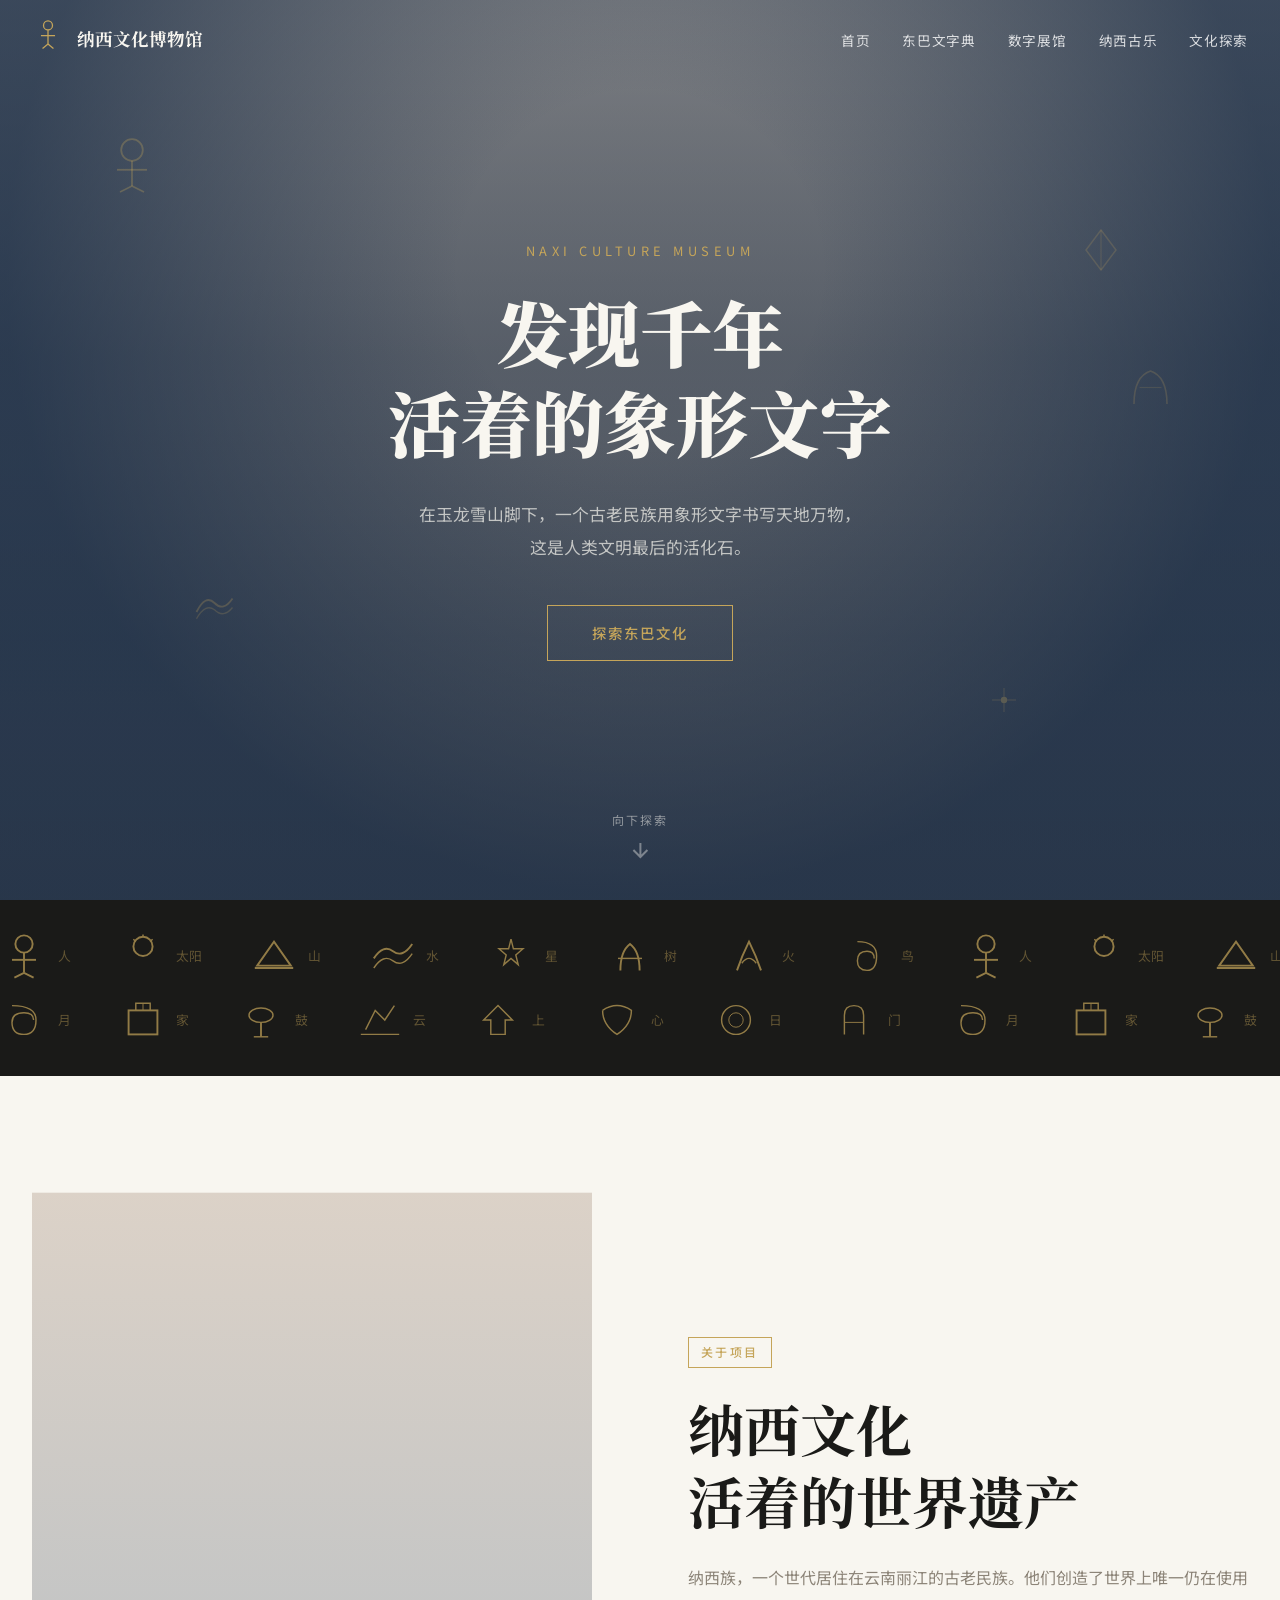
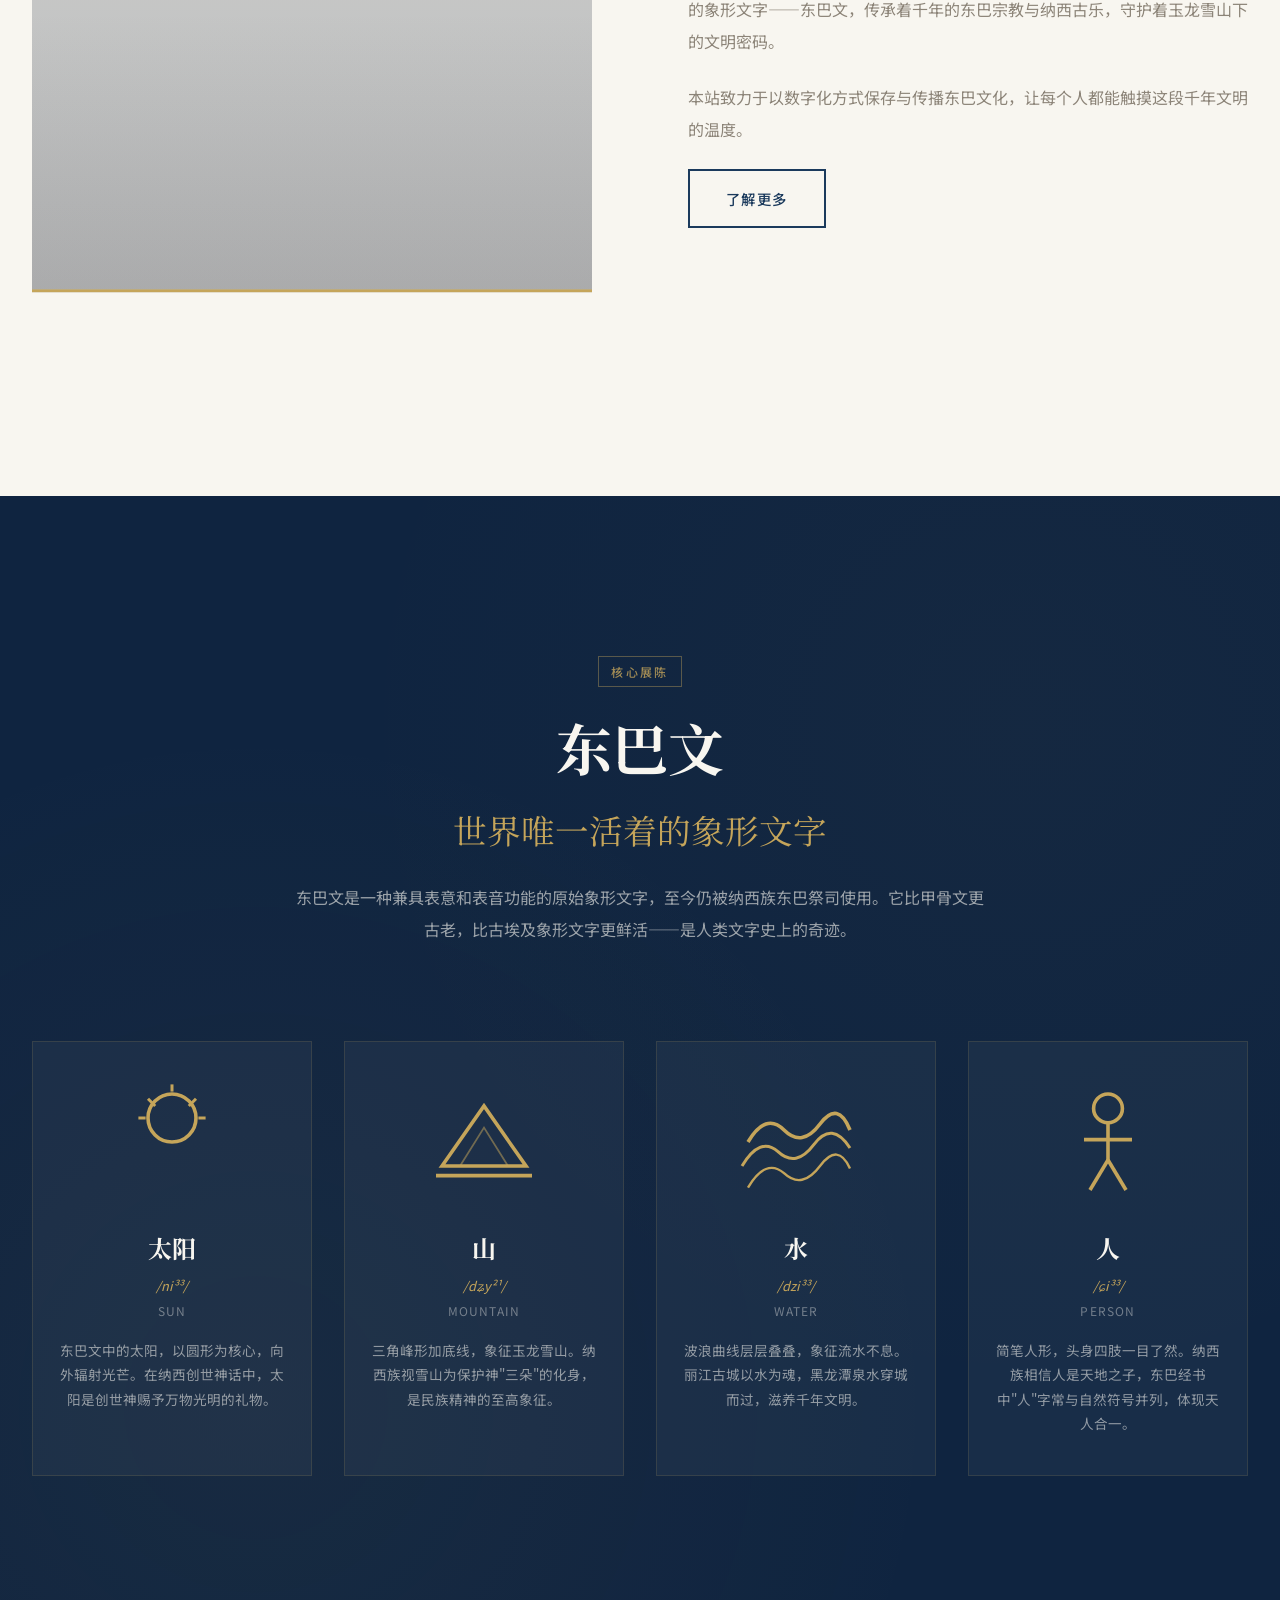
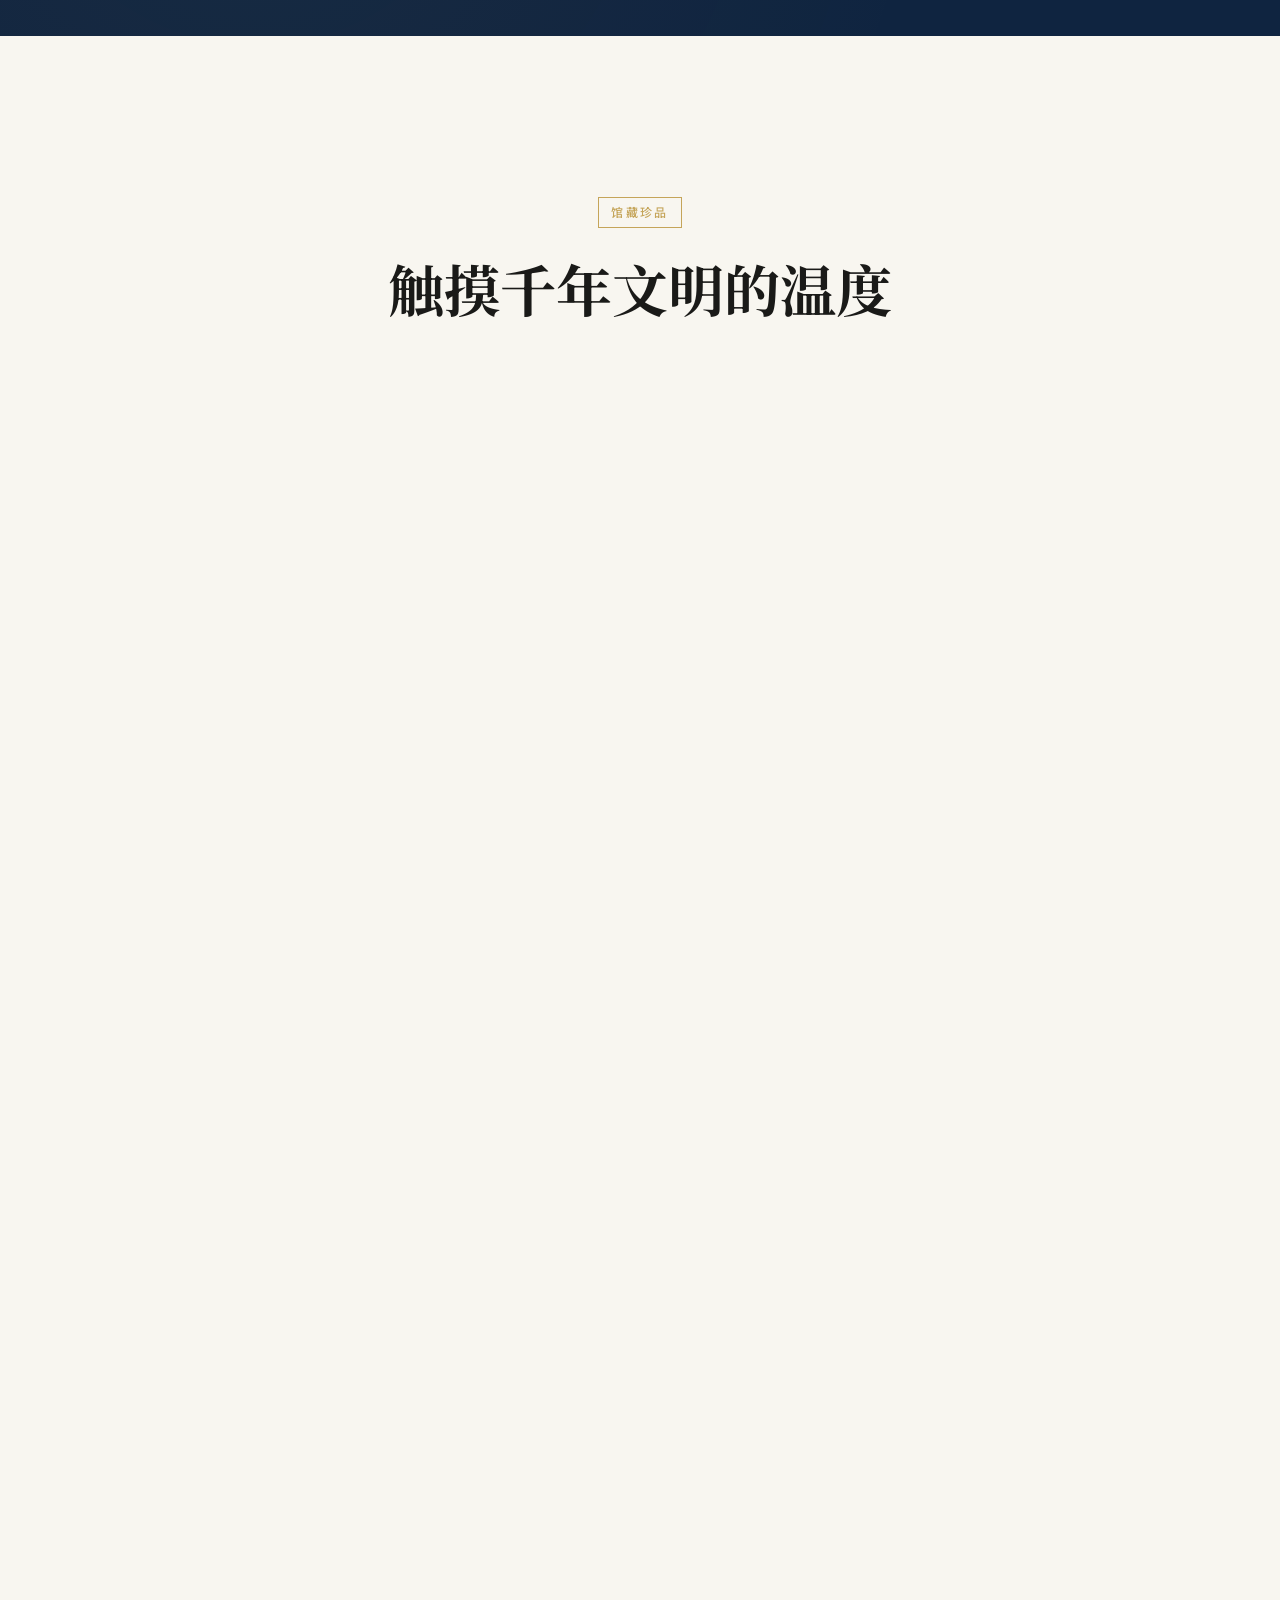
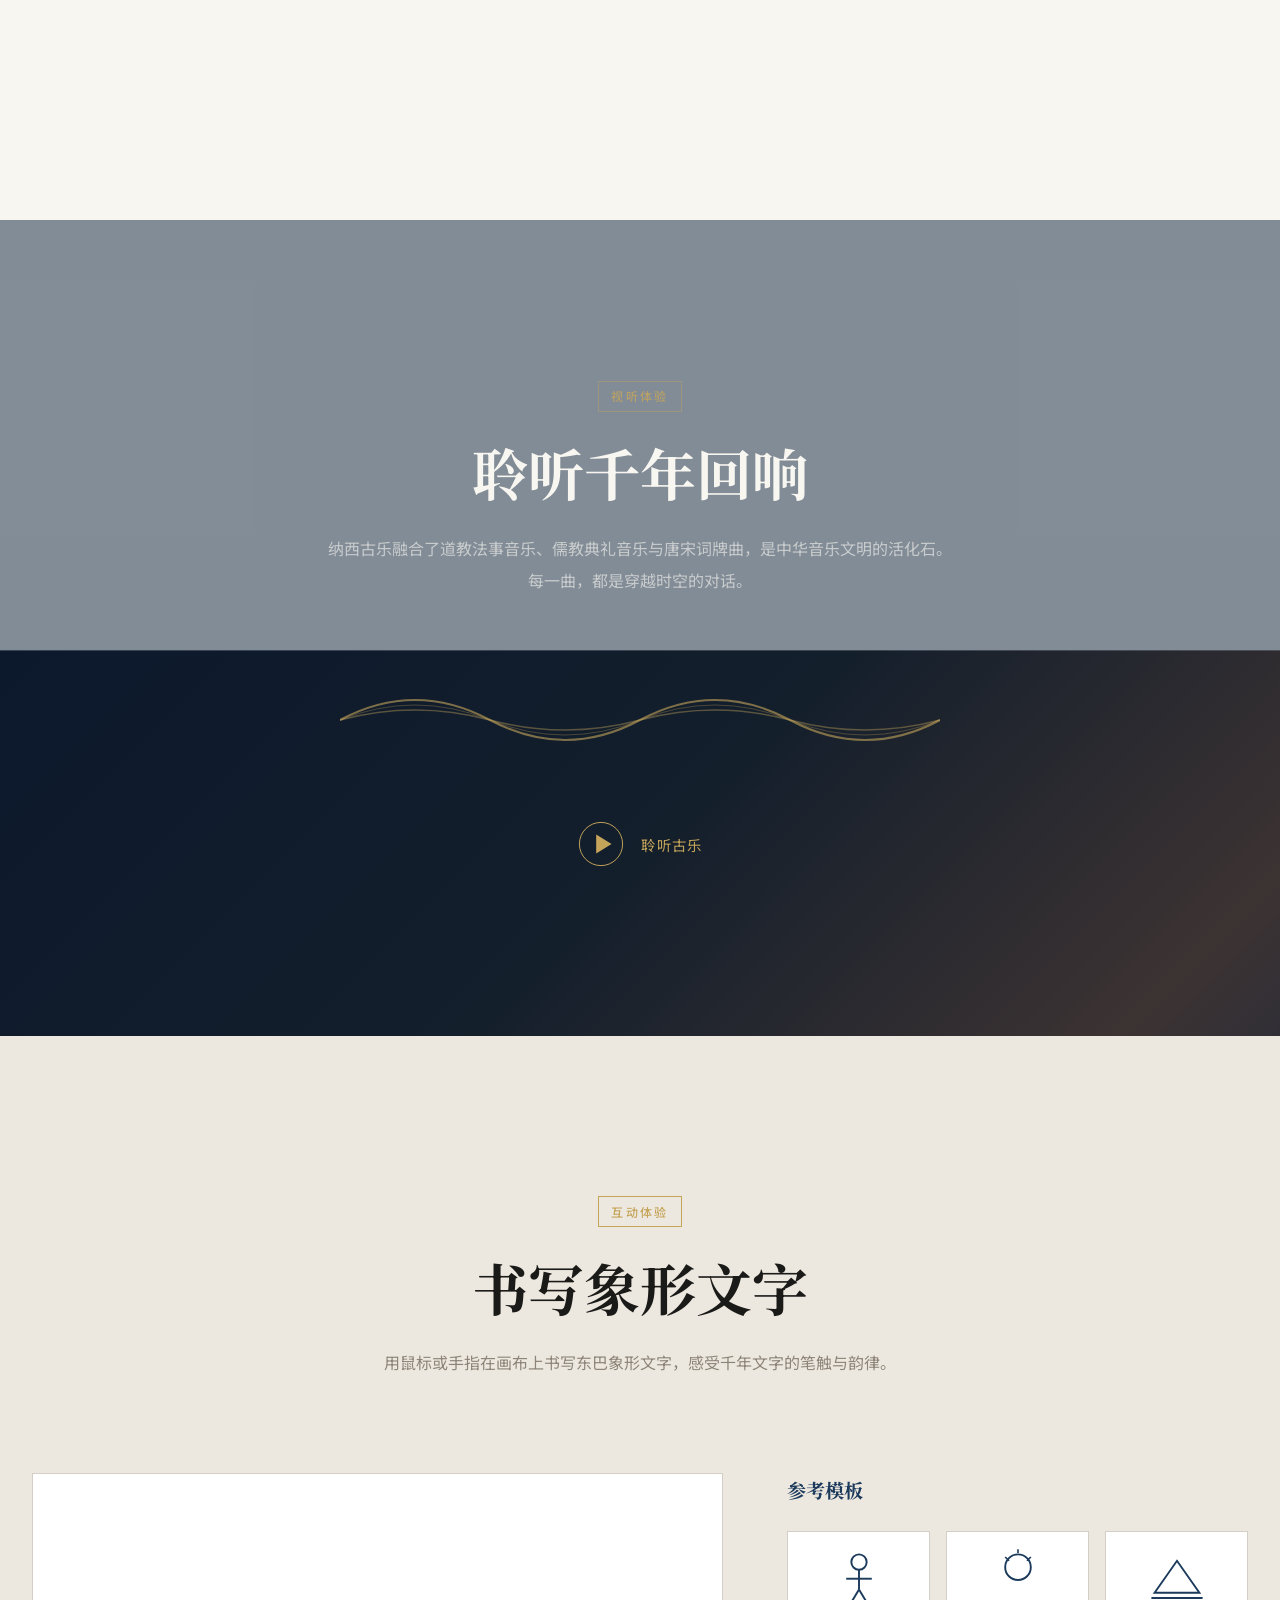
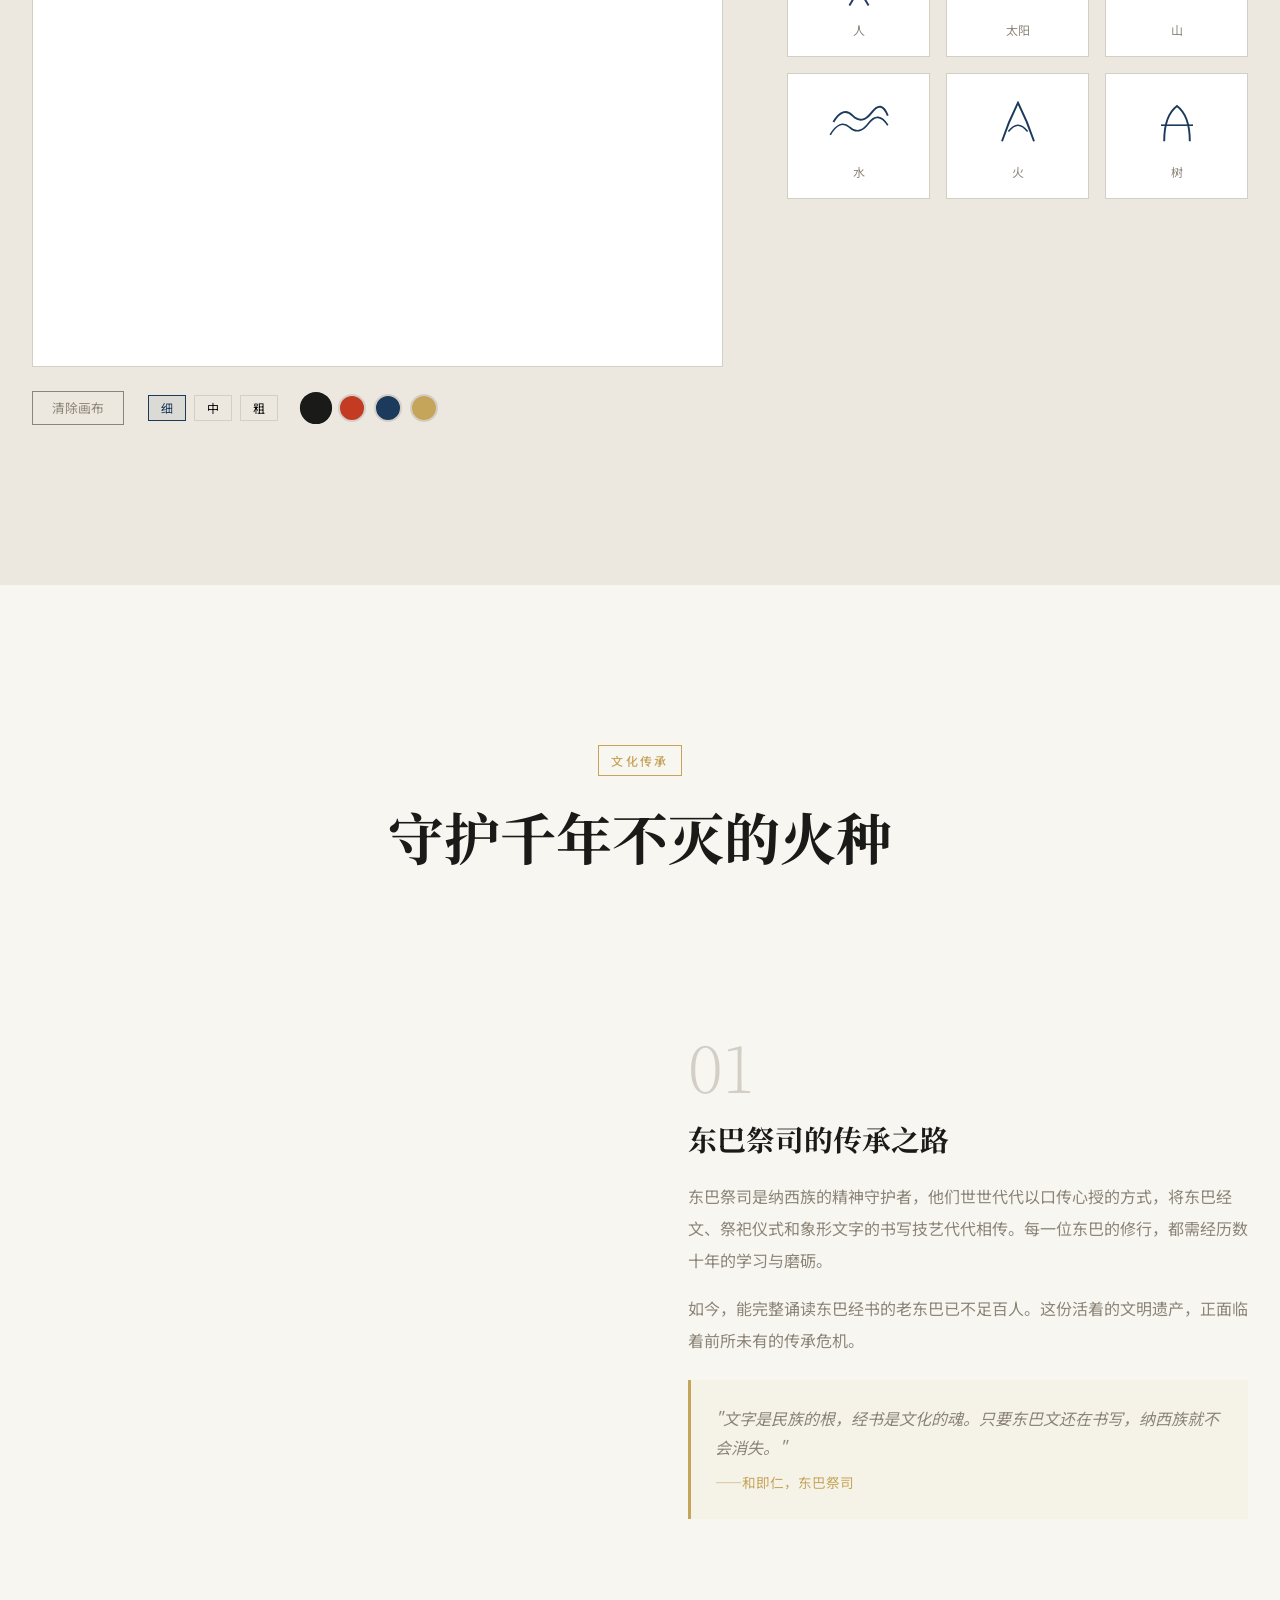
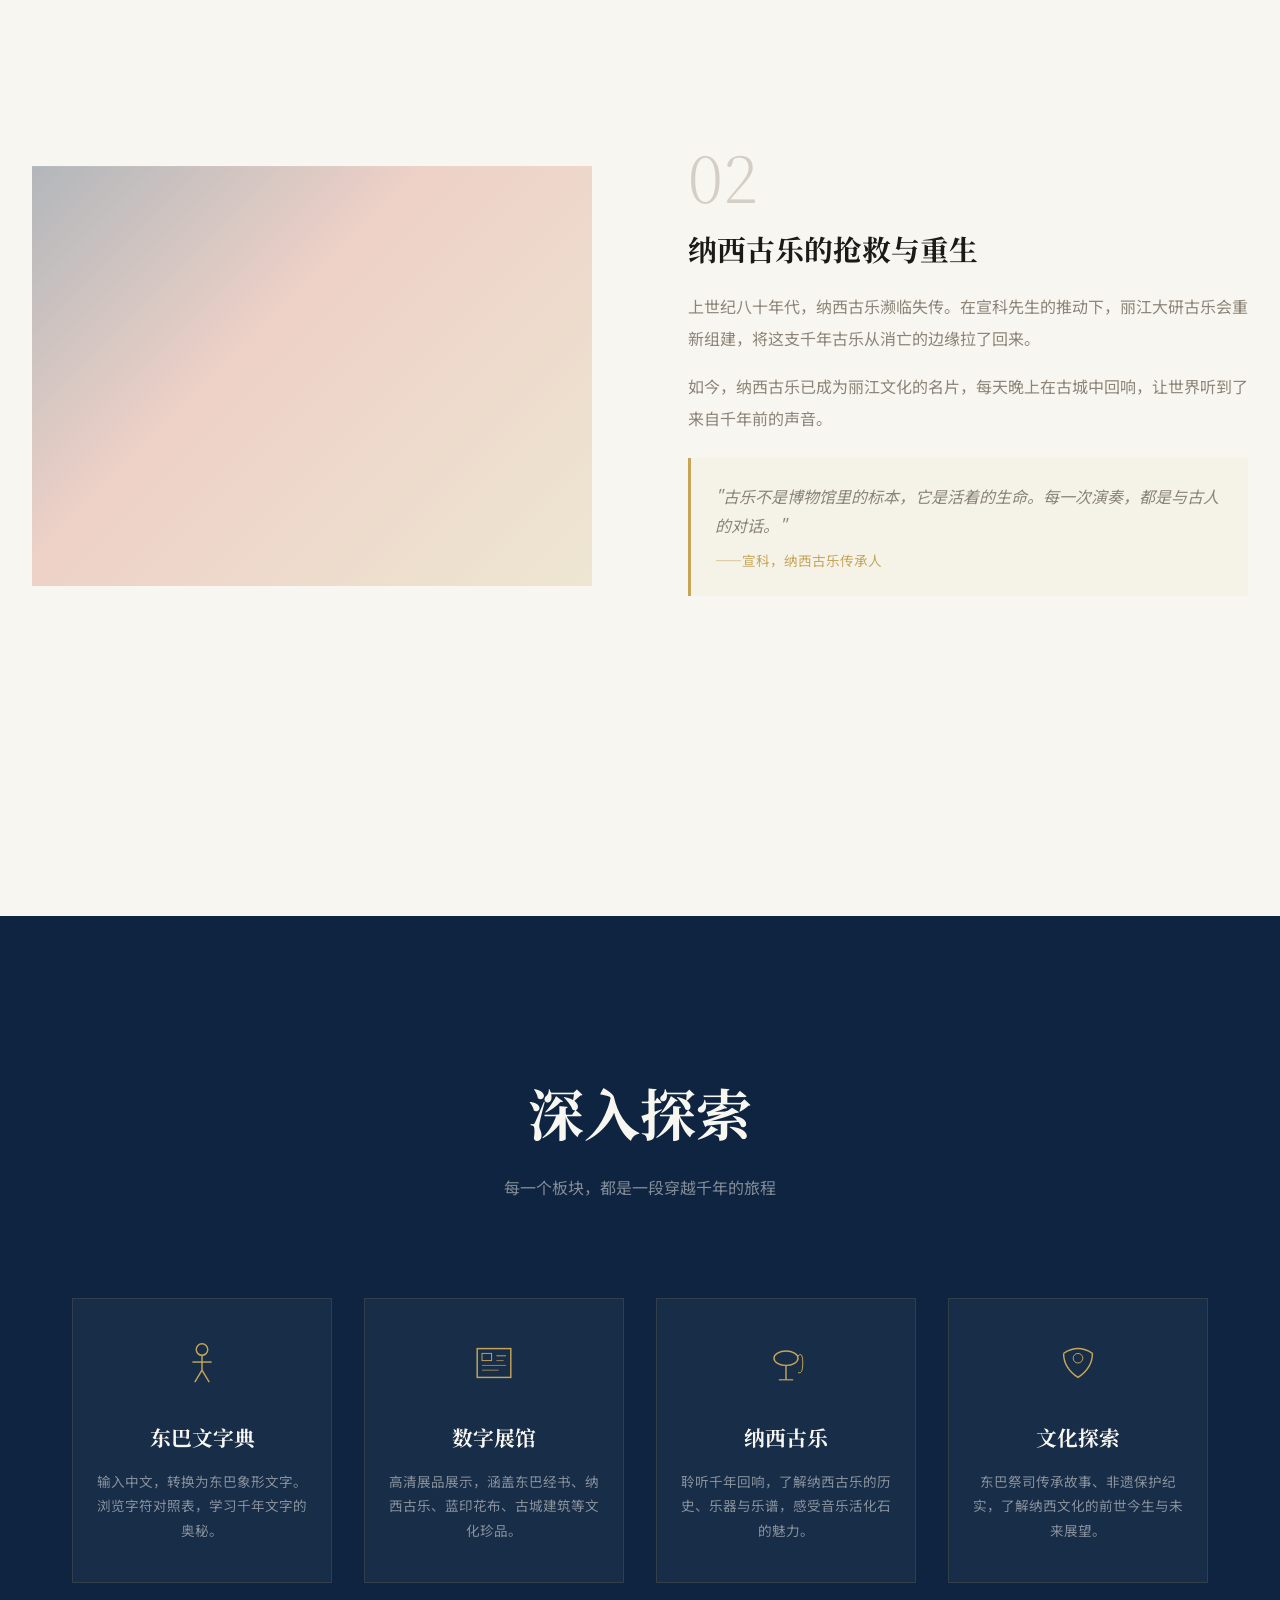
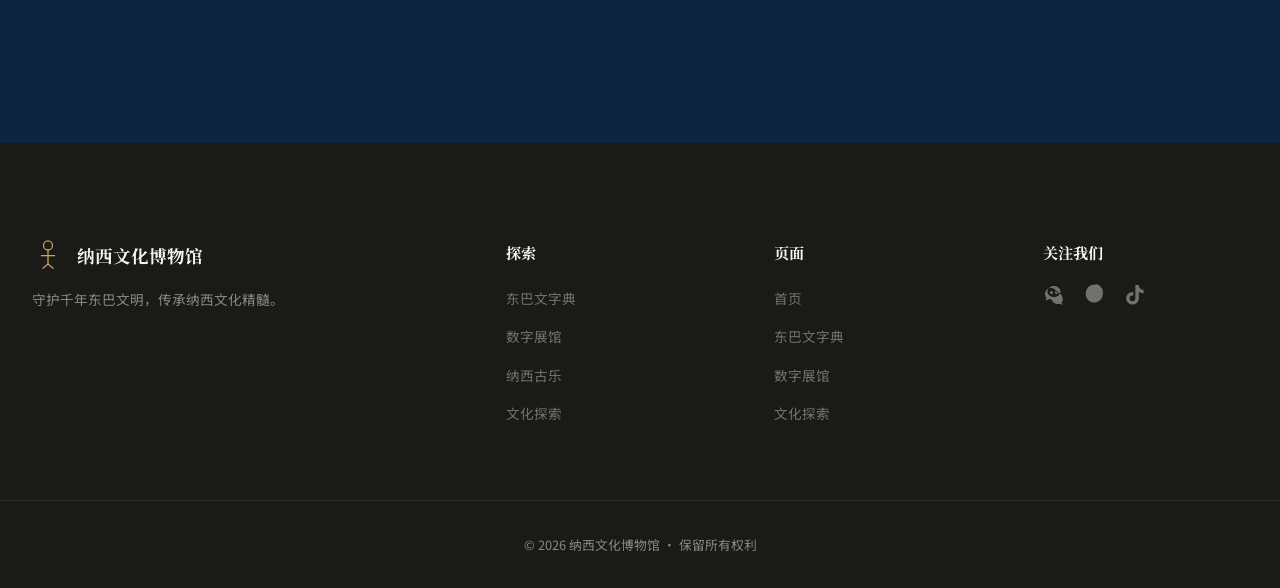
==== index.html @ 461ef868 "feat: add main functionality for scroll progress, navbar behavior, mobile menu, music player, and pa" ====
<!DOCTYPE html>
<html lang="zh-CN">
<head>
  <meta charset="UTF-8">
  <meta name="viewport" content="width=device-width, initial-scale=1.0">
  <title>纳西文化博物馆 — 发现千年活着的象形文字</title>
  <meta name="description" content="探索纳西族千年文化，感受东巴象形文字的神秘魅力，聆听纳西古乐的千年回响。">
  <meta name="theme-color" content="#1B3A5C">
  <link rel="preconnect" href="https://fonts.googleapis.com">
  <link rel="preconnect" href="https://fonts.gstatic.com" crossorigin>
  <link href="https://fonts.googleapis.com/css2?family=Noto+Sans+SC:wght@300;400;500;700&family=Noto+Serif+SC:wght@400;600;700;900&display=swap" rel="stylesheet">
  <link rel="stylesheet" href="css/style.css">
  <script>
    // Font loading optimization
    if ('fonts' in document) {
      Promise.race([
        document.fonts.ready,
        new Promise(function(r) { setTimeout(r, 3000); })
      ]).then(function() { document.body.classList.add('fonts-loaded'); });
    }
  </script>
</head>
<body>

  <!-- 滚动进度条 -->
  <div class="scroll-progress" id="scrollProgress"></div>

  <!-- 自定义光标 -->
  <div class="custom-cursor" id="customCursor">
    <svg width="24" height="24" viewBox="0 0 100 100">
      <circle cx="50" cy="20" r="12" fill="none" stroke="currentColor" stroke-width="3"/>
      <line x1="50" y1="32" x2="50" y2="75" stroke="currentColor" stroke-width="3"/>
      <line x1="30" y1="50" x2="70" y2="50" stroke="currentColor" stroke-width="3"/>
      <line x1="35" y1="90" x2="50" y2="75" stroke="currentColor" stroke-width="3"/>
      <line x1="65" y1="90" x2="50" y2="75" stroke="currentColor" stroke-width="3"/>
    </svg>
  </div>

  <!-- 导航栏 -->
  <nav class="navbar" id="navbar">
    <div class="nav-container">
      <a href="#" class="nav-logo">
        <span class="logo-dongba">
          <svg width="32" height="32" viewBox="0 0 100 100">
            <circle cx="50" cy="20" r="14" fill="none" stroke="#C5A55A" stroke-width="4"/>
            <line x1="50" y1="34" x2="50" y2="78" stroke="#C5A55A" stroke-width="4"/>
            <line x1="28" y1="52" x2="72" y2="52" stroke="#C5A55A" stroke-width="4"/>
            <line x1="33" y1="92" x2="50" y2="78" stroke="#C5A55A" stroke-width="4"/>
            <line x1="67" y1="92" x2="50" y2="78" stroke="#C5A55A" stroke-width="4"/>
          </svg>
        </span>
        <span class="logo-text">纳西文化博物馆</span>
      </a>
      <ul class="nav-links">
        <li><a href="index.html">首页</a></li>
        <li><a href="dictionary.html">东巴文字典</a></li>
        <li><a href="gallery.html">数字展馆</a></li>
        <li><a href="music.html">纳西古乐</a></li>
        <li><a href="explore.html">文化探索</a></li>
      </ul>
      <button class="nav-toggle" id="navToggle" aria-label="菜单">
        <span></span><span></span><span></span>
      </button>
    </div>
  </nav>

  <!-- 移动端菜单 -->
  <div class="mobile-menu" id="mobileMenu">
    <ul class="mobile-nav-links">
      <li><a href="index.html">首页</a></li>
      <li><a href="dictionary.html">东巴文字典</a></li>
      <li><a href="gallery.html">数字展馆</a></li>
      <li><a href="music.html">纳西古乐</a></li>
      <li><a href="explore.html">文化探索</a></li>
    </ul>
  </div>

  <!-- ==================== Section 1: Hero ==================== -->
  <section class="hero" id="hero">
    <div class="hero-bg">
      <div class="hero-bg-image"></div>
      <div class="hero-overlay"></div>
    </div>

    <!-- 浮动东巴文装饰 -->
    <div class="hero-dongba-float">
      <svg class="dongba-float d1" width="60" height="60" viewBox="0 0 100 100">
        <circle cx="50" cy="25" r="18" fill="none" stroke="rgba(197,165,90,0.3)" stroke-width="3"/>
        <line x1="50" y1="43" x2="50" y2="85" stroke="rgba(197,165,90,0.3)" stroke-width="3"/>
        <line x1="25" y1="58" x2="75" y2="58" stroke="rgba(197,165,90,0.3)" stroke-width="3"/>
        <line x1="30" y1="95" x2="50" y2="85" stroke="rgba(197,165,90,0.3)" stroke-width="3"/>
        <line x1="70" y1="95" x2="50" y2="85" stroke="rgba(197,165,90,0.3)" stroke-width="3"/>
      </svg>
      <svg class="dongba-float d2" width="50" height="50" viewBox="0 0 100 100">
        <path d="M50 10 L80 50 L50 90 L20 50 Z" fill="none" stroke="rgba(197,165,90,0.2)" stroke-width="3"/>
        <line x1="50" y1="10" x2="50" y2="90" stroke="rgba(197,165,90,0.2)" stroke-width="2"/>
      </svg>
      <svg class="dongba-float d3" width="45" height="45" viewBox="0 0 100 100">
        <path d="M10 60 Q30 20 50 40 Q70 60 90 30" fill="none" stroke="rgba(197,165,90,0.25)" stroke-width="4"/>
        <path d="M10 75 Q30 40 50 55 Q70 75 90 50" fill="none" stroke="rgba(197,165,90,0.2)" stroke-width="3"/>
      </svg>
      <svg class="dongba-float d4" width="55" height="55" viewBox="0 0 100 100">
        <path d="M20 80 Q20 30 50 20 Q80 30 80 80" fill="none" stroke="rgba(197,165,90,0.2)" stroke-width="3"/>
        <line x1="30" y1="50" x2="70" y2="50" stroke="rgba(197,165,90,0.15)" stroke-width="2"/>
      </svg>
      <svg class="dongba-float d5" width="40" height="40" viewBox="0 0 100 100">
        <circle cx="50" cy="50" r="8" fill="rgba(197,165,90,0.3)"/>
        <line x1="50" y1="20" x2="50" y2="42" stroke="rgba(197,165,90,0.25)" stroke-width="2"/>
        <line x1="50" y1="58" x2="50" y2="80" stroke="rgba(197,165,90,0.25)" stroke-width="2"/>
        <line x1="20" y1="50" x2="42" y2="50" stroke="rgba(197,165,90,0.25)" stroke-width="2"/>
        <line x1="58" y1="50" x2="80" y2="50" stroke="rgba(197,165,90,0.25)" stroke-width="2"/>
      </svg>
    </div>

    <div class="hero-content">
      <p class="hero-subtitle anim-fade" data-delay="0">NAXI CULTURE MUSEUM</p>
      <h1 class="hero-title">
        <span class="hero-title-line anim-fade" data-delay="200">发现千年</span>
        <span class="hero-title-line anim-fade" data-delay="400">活着的象形文字</span>
      </h1>
      <p class="hero-desc anim-fade" data-delay="600">在玉龙雪山脚下，一个古老民族用象形文字书写天地万物，<br>这是人类文明最后的活化石。</p>
      <a href="dictionary.html" class="hero-cta anim-fade" data-delay="800">探索东巴文化</a>
    </div>

    <div class="hero-scroll-indicator">
      <span>向下探索</span>
      <div class="scroll-arrow">
        <svg width="24" height="24" viewBox="0 0 24 24" fill="none" stroke="currentColor" stroke-width="2">
          <path d="M12 5v14M5 12l7 7 7-7"/>
        </svg>
      </div>
    </div>
  </section>

  <!-- ==================== Section 2: 东巴文无限滚动横幅 ==================== -->
  <section class="dongba-marquee" id="dongbaMarquee">
    <div class="marquee-row marquee-row-left">
      <div class="marquee-track">
        <div class="marquee-item"><svg width="48" height="48" viewBox="0 0 100 100"><circle cx="50" cy="25" r="18" fill="none" stroke="#C5A55A" stroke-width="4"/><line x1="50" y1="43" x2="50" y2="85" stroke="#C5A55A" stroke-width="4"/><line x1="25" y1="58" x2="75" y2="58" stroke="#C5A55A" stroke-width="4"/><line x1="30" y1="95" x2="50" y2="85" stroke="#C5A55A" stroke-width="4"/><line x1="70" y1="95" x2="50" y2="85" stroke="#C5A55A" stroke-width="4"/></svg><span>人</span></div>
        <div class="marquee-item"><svg width="48" height="48" viewBox="0 0 100 100"><circle cx="50" cy="30" r="20" fill="none" stroke="#C5A55A" stroke-width="4"/><line x1="50" y1="10" x2="50" y2="5" stroke="#C5A55A" stroke-width="3"/><line x1="30" y1="15" x2="35" y2="20" stroke="#C5A55A" stroke-width="3"/><line x1="70" y1="15" x2="65" y2="20" stroke="#C5A55A" stroke-width="3"/></svg><span>太阳</span></div>
        <div class="marquee-item"><svg width="48" height="48" viewBox="0 0 100 100"><path d="M15 70 L50 20 L85 70 Z" fill="none" stroke="#C5A55A" stroke-width="4"/><line x1="10" y1="75" x2="90" y2="75" stroke="#C5A55A" stroke-width="4"/></svg><span>山</span></div>
        <div class="marquee-item"><svg width="48" height="48" viewBox="0 0 100 100"><path d="M10 55 Q30 25 50 40 Q70 55 90 25" fill="none" stroke="#C5A55A" stroke-width="4"/><path d="M10 75 Q30 45 50 60 Q70 75 90 45" fill="none" stroke="#C5A55A" stroke-width="3"/></svg><span>水</span></div>
        <div class="marquee-item"><svg width="48" height="48" viewBox="0 0 100 100"><path d="M50 15 L55 35 L75 35 L60 48 L65 68 L50 55 L35 68 L40 48 L25 35 L45 35 Z" fill="none" stroke="#C5A55A" stroke-width="3"/></svg><span>星</span></div>
        <div class="marquee-item"><svg width="48" height="48" viewBox="0 0 100 100"><path d="M30 80 Q30 40 50 25 Q70 40 70 80" fill="none" stroke="#C5A55A" stroke-width="4"/><line x1="25" y1="55" x2="75" y2="55" stroke="#C5A55A" stroke-width="3"/></svg><span>树</span></div>
        <div class="marquee-item"><svg width="48" height="48" viewBox="0 0 100 100"><path d="M25 80 Q35 50 50 20 Q65 50 75 80" fill="none" stroke="#C5A55A" stroke-width="4"/><path d="M35 65 Q50 45 65 65" fill="none" stroke="#C5A55A" stroke-width="3"/></svg><span>火</span></div>
        <div class="marquee-item"><svg width="48" height="48" viewBox="0 0 100 100"><path d="M30 20 Q70 20 70 50 Q70 80 50 80 Q30 80 30 60 Q30 40 50 40 Q65 40 65 55" fill="none" stroke="#C5A55A" stroke-width="3"/></svg><span>鸟</span></div>
        <!-- 重复一组用于无缝循环 -->
        <div class="marquee-item"><svg width="48" height="48" viewBox="0 0 100 100"><circle cx="50" cy="25" r="18" fill="none" stroke="#C5A55A" stroke-width="4"/><line x1="50" y1="43" x2="50" y2="85" stroke="#C5A55A" stroke-width="4"/><line x1="25" y1="58" x2="75" y2="58" stroke="#C5A55A" stroke-width="4"/><line x1="30" y1="95" x2="50" y2="85" stroke="#C5A55A" stroke-width="4"/><line x1="70" y1="95" x2="50" y2="85" stroke="#C5A55A" stroke-width="4"/></svg><span>人</span></div>
        <div class="marquee-item"><svg width="48" height="48" viewBox="0 0 100 100"><circle cx="50" cy="30" r="20" fill="none" stroke="#C5A55A" stroke-width="4"/><line x1="50" y1="10" x2="50" y2="5" stroke="#C5A55A" stroke-width="3"/><line x1="30" y1="15" x2="35" y2="20" stroke="#C5A55A" stroke-width="3"/><line x1="70" y1="15" x2="65" y2="20" stroke="#C5A55A" stroke-width="3"/></svg><span>太阳</span></div>
        <div class="marquee-item"><svg width="48" height="48" viewBox="0 0 100 100"><path d="M15 70 L50 20 L85 70 Z" fill="none" stroke="#C5A55A" stroke-width="4"/><line x1="10" y1="75" x2="90" y2="75" stroke="#C5A55A" stroke-width="4"/></svg><span>山</span></div>
        <div class="marquee-item"><svg width="48" height="48" viewBox="0 0 100 100"><path d="M10 55 Q30 25 50 40 Q70 55 90 25" fill="none" stroke="#C5A55A" stroke-width="4"/><path d="M10 75 Q30 45 50 60 Q70 75 90 45" fill="none" stroke="#C5A55A" stroke-width="3"/></svg><span>水</span></div>
        <div class="marquee-item"><svg width="48" height="48" viewBox="0 0 100 100"><path d="M50 15 L55 35 L75 35 L60 48 L65 68 L50 55 L35 68 L40 48 L25 35 L45 35 Z" fill="none" stroke="#C5A55A" stroke-width="3"/></svg><span>星</span></div>
        <div class="marquee-item"><svg width="48" height="48" viewBox="0 0 100 100"><path d="M30 80 Q30 40 50 25 Q70 40 70 80" fill="none" stroke="#C5A55A" stroke-width="4"/><line x1="25" y1="55" x2="75" y2="55" stroke="#C5A55A" stroke-width="3"/></svg><span>树</span></div>
        <div class="marquee-item"><svg width="48" height="48" viewBox="0 0 100 100"><path d="M25 80 Q35 50 50 20 Q65 50 75 80" fill="none" stroke="#C5A55A" stroke-width="4"/><path d="M35 65 Q50 45 65 65" fill="none" stroke="#C5A55A" stroke-width="3"/></svg><span>火</span></div>
        <div class="marquee-item"><svg width="48" height="48" viewBox="0 0 100 100"><path d="M30 20 Q70 20 70 50 Q70 80 50 80 Q30 80 30 60 Q30 40 50 40 Q65 40 65 55" fill="none" stroke="#C5A55A" stroke-width="3"/></svg><span>鸟</span></div>
      </div>
    </div>
    <div class="marquee-row marquee-row-right">
      <div class="marquee-track">
        <div class="marquee-item"><svg width="48" height="48" viewBox="0 0 100 100"><path d="M25 20 Q75 20 75 50 Q75 80 50 80 Q25 80 25 55 Q25 35 50 35 Q70 35 70 50" fill="none" stroke="#C5A55A" stroke-width="3"/></svg><span>月</span></div>
        <div class="marquee-item"><svg width="48" height="48" viewBox="0 0 100 100"><rect x="20" y="30" width="60" height="50" fill="none" stroke="#C5A55A" stroke-width="4"/><path d="M35 30 L35 15 L65 15 L65 30" fill="none" stroke="#C5A55A" stroke-width="3"/><line x1="50" y1="30" x2="50" y2="15" stroke="#C5A55A" stroke-width="2"/></svg><span>家</span></div>
        <div class="marquee-item"><svg width="48" height="48" viewBox="0 0 100 100"><ellipse cx="50" cy="40" rx="25" ry="15" fill="none" stroke="#C5A55A" stroke-width="3"/><line x1="50" y1="55" x2="50" y2="85" stroke="#C5A55A" stroke-width="4"/><line x1="35" y1="85" x2="65" y2="85" stroke="#C5A55A" stroke-width="3"/></svg><span>鼓</span></div>
        <div class="marquee-item"><svg width="48" height="48" viewBox="0 0 100 100"><path d="M20 70 L40 30 L60 50 L80 20" fill="none" stroke="#C5A55A" stroke-width="3"/><line x1="10" y1="80" x2="90" y2="80" stroke="#C5A55A" stroke-width="3"/></svg><span>云</span></div>
        <div class="marquee-item"><svg width="48" height="48" viewBox="0 0 100 100"><path d="M50 20 L80 50 L65 50 L65 80 L35 80 L35 50 L20 50 Z" fill="none" stroke="#C5A55A" stroke-width="3"/></svg><span>上</span></div>
        <div class="marquee-item"><svg width="48" height="48" viewBox="0 0 100 100"><path d="M20 30 Q50 10 80 30 Q80 60 50 80 Q20 60 20 30" fill="none" stroke="#C5A55A" stroke-width="3"/></svg><span>心</span></div>
        <div class="marquee-item"><svg width="48" height="48" viewBox="0 0 100 100"><circle cx="50" cy="50" r="30" fill="none" stroke="#C5A55A" stroke-width="3"/><circle cx="50" cy="50" r="15" fill="none" stroke="#C5A55A" stroke-width="2"/></svg><span>日</span></div>
        <div class="marquee-item"><svg width="48" height="48" viewBox="0 0 100 100"><path d="M30 80 L30 40 Q30 20 50 20 Q70 20 70 40 L70 80" fill="none" stroke="#C5A55A" stroke-width="3"/><line x1="30" y1="55" x2="70" y2="55" stroke="#C5A55A" stroke-width="2"/></svg><span>门</span></div>
        <!-- 重复 -->
        <div class="marquee-item"><svg width="48" height="48" viewBox="0 0 100 100"><path d="M25 20 Q75 20 75 50 Q75 80 50 80 Q25 80 25 55 Q25 35 50 35 Q70 35 70 50" fill="none" stroke="#C5A55A" stroke-width="3"/></svg><span>月</span></div>
        <div class="marquee-item"><svg width="48" height="48" viewBox="0 0 100 100"><rect x="20" y="30" width="60" height="50" fill="none" stroke="#C5A55A" stroke-width="4"/><path d="M35 30 L35 15 L65 15 L65 30" fill="none" stroke="#C5A55A" stroke-width="3"/><line x1="50" y1="30" x2="50" y2="15" stroke="#C5A55A" stroke-width="2"/></svg><span>家</span></div>
        <div class="marquee-item"><svg width="48" height="48" viewBox="0 0 100 100"><ellipse cx="50" cy="40" rx="25" ry="15" fill="none" stroke="#C5A55A" stroke-width="3"/><line x1="50" y1="55" x2="50" y2="85" stroke="#C5A55A" stroke-width="4"/><line x1="35" y1="85" x2="65" y2="85" stroke="#C5A55A" stroke-width="3"/></svg><span>鼓</span></div>
        <div class="marquee-item"><svg width="48" height="48" viewBox="0 0 100 100"><path d="M20 70 L40 30 L60 50 L80 20" fill="none" stroke="#C5A55A" stroke-width="3"/><line x1="10" y1="80" x2="90" y2="80" stroke="#C5A55A" stroke-width="3"/></svg><span>云</span></div>
        <div class="marquee-item"><svg width="48" height="48" viewBox="0 0 100 100"><path d="M50 20 L80 50 L65 50 L65 80 L35 80 L35 50 L20 50 Z" fill="none" stroke="#C5A55A" stroke-width="3"/></svg><span>上</span></div>
        <div class="marquee-item"><svg width="48" height="48" viewBox="0 0 100 100"><path d="M20 30 Q50 10 80 30 Q80 60 50 80 Q20 60 20 30" fill="none" stroke="#C5A55A" stroke-width="3"/></svg><span>心</span></div>
        <div class="marquee-item"><svg width="48" height="48" viewBox="0 0 100 100"><circle cx="50" cy="50" r="30" fill="none" stroke="#C5A55A" stroke-width="3"/><circle cx="50" cy="50" r="15" fill="none" stroke="#C5A55A" stroke-width="2"/></svg><span>日</span></div>
        <div class="marquee-item"><svg width="48" height="48" viewBox="0 0 100 100"><path d="M30 80 L30 40 Q30 20 50 20 Q70 20 70 40 L70 80" fill="none" stroke="#C5A55A" stroke-width="3"/><line x1="30" y1="55" x2="70" y2="55" stroke="#C5A55A" stroke-width="2"/></svg><span>门</span></div>
      </div>
    </div>
  </section>

  <!-- ==================== Section 3: 博物馆简介 ==================== -->
  <section class="about" id="about">
    <div class="about-container">
      <div class="about-image anim-slide-left">
        <div class="about-image-inner" data-parallax="0.15">
          <div class="placeholder-img placeholder-lijiang"></div>
        </div>
      </div>
      <div class="about-text anim-slide-right">
        <span class="section-tag">关于项目</span>
        <h2 class="section-title">纳西文化<br>活着的世界遗产</h2>
        <p class="about-desc">纳西族，一个世代居住在云南丽江的古老民族。他们创造了世界上唯一仍在使用的象形文字——东巴文，传承着千年的东巴宗教与纳西古乐，守护着玉龙雪山下的文明密码。</p>
        <p class="about-desc">本站致力于以数字化方式保存与传播东巴文化，让每个人都能触摸这段千年文明的温度。</p>
        <a href="dictionary.html" class="btn-primary">了解更多</a>
      </div>
    </div>
  </section>

  <!-- ==================== Section 4: 东巴文字专题 ==================== -->
  <section class="dongba-section" id="dongba">
    <div class="dongba-bg-pattern"></div>
    <div class="dongba-container">
      <div class="dongba-header anim-fade-up">
        <span class="section-tag section-tag-light">核心展陈</span>
        <h2 class="section-title section-title-light">东巴文<br><span class="title-accent">世界唯一活着的象形文字</span></h2>
        <p class="dongba-intro">东巴文是一种兼具表意和表音功能的原始象形文字，至今仍被纳西族东巴祭司使用。它比甲骨文更古老，比古埃及象形文字更鲜活——是人类文字史上的奇迹。</p>
      </div>

      <div class="dongba-cards">
        <div class="dongba-card anim-pop" data-delay="0">
          <div class="dongba-card-symbol">
            <svg width="120" height="120" viewBox="0 0 100 100">
              <circle cx="50" cy="30" r="20" fill="none" stroke="#C5A55A" stroke-width="3"/>
              <line x1="50" y1="8" x2="50" y2="2" stroke="#C5A55A" stroke-width="2.5"/>
              <line x1="30" y1="14" x2="36" y2="20" stroke="#C5A55A" stroke-width="2.5"/>
              <line x1="70" y1="14" x2="64" y2="20" stroke="#C5A55A" stroke-width="2.5"/>
              <line x1="28" y1="30" x2="22" y2="30" stroke="#C5A55A" stroke-width="2.5"/>
              <line x1="72" y1="30" x2="78" y2="30" stroke="#C5A55A" stroke-width="2.5"/>
            </svg>
          </div>
          <div class="dongba-card-info">
            <h3>太阳</h3>
            <p class="dongba-pinyin">/ni³³/</p>
            <p class="dongba-en">Sun</p>
            <p class="dongba-desc">东巴文中的太阳，以圆形为核心，向外辐射光芒。在纳西创世神话中，太阳是创世神赐予万物光明的礼物。</p>
          </div>
        </div>

        <div class="dongba-card anim-pop" data-delay="150">
          <div class="dongba-card-symbol">
            <svg width="120" height="120" viewBox="0 0 100 100">
              <path d="M15 70 L50 20 L85 70 Z" fill="none" stroke="#C5A55A" stroke-width="3"/>
              <line x1="10" y1="78" x2="90" y2="78" stroke="#C5A55A" stroke-width="3"/>
              <path d="M30 70 L50 38 L70 70" fill="none" stroke="#C5A55A" stroke-width="1.5" opacity="0.5"/>
            </svg>
          </div>
          <div class="dongba-card-info">
            <h3>山</h3>
            <p class="dongba-pinyin">/dʑy²¹/</p>
            <p class="dongba-en">Mountain</p>
            <p class="dongba-desc">三角峰形加底线，象征玉龙雪山。纳西族视雪山为保护神"三朵"的化身，是民族精神的至高象征。</p>
          </div>
        </div>

        <div class="dongba-card anim-pop" data-delay="300">
          <div class="dongba-card-symbol">
            <svg width="120" height="120" viewBox="0 0 100 100">
              <path d="M10 50 Q25 25 40 40 Q55 55 70 35 Q85 15 95 40" fill="none" stroke="#C5A55A" stroke-width="3"/>
              <path d="M5 70 Q20 45 35 58 Q50 72 65 52 Q80 32 95 55" fill="none" stroke="#C5A55A" stroke-width="2.5"/>
              <path d="M10 88 Q25 63 40 76 Q55 90 70 70 Q85 50 95 72" fill="none" stroke="#C5A55A" stroke-width="2"/>
            </svg>
          </div>
          <div class="dongba-card-info">
            <h3>水</h3>
            <p class="dongba-pinyin">/dzi³³/</p>
            <p class="dongba-en">Water</p>
            <p class="dongba-desc">波浪曲线层层叠叠，象征流水不息。丽江古城以水为魂，黑龙潭泉水穿城而过，滋养千年文明。</p>
          </div>
        </div>

        <div class="dongba-card anim-pop" data-delay="450">
          <div class="dongba-card-symbol">
            <svg width="120" height="120" viewBox="0 0 100 100">
              <circle cx="50" cy="22" r="12" fill="none" stroke="#C5A55A" stroke-width="3"/>
              <line x1="50" y1="34" x2="50" y2="65" stroke="#C5A55A" stroke-width="3"/>
              <line x1="30" y1="48" x2="70" y2="48" stroke="#C5A55A" stroke-width="3"/>
              <line x1="35" y1="90" x2="50" y2="65" stroke="#C5A55A" stroke-width="3"/>
              <line x1="65" y1="90" x2="50" y2="65" stroke="#C5A55A" stroke-width="3"/>
            </svg>
          </div>
          <div class="dongba-card-info">
            <h3>人</h3>
            <p class="dongba-pinyin">/ɕi³³/</p>
            <p class="dongba-en">Person</p>
            <p class="dongba-desc">简笔人形，头身四肢一目了然。纳西族相信人是天地之子，东巴经书中"人"字常与自然符号并列，体现天人合一。</p>
          </div>
        </div>
      </div>
    </div>
  </section>

  <!-- ==================== Section 5: 文化展品画廊 ==================== -->
  <section class="gallery" id="gallery">
    <div class="gallery-container">
      <div class="gallery-header anim-fade-up">
        <span class="section-tag">馆藏珍品</span>
        <h2 class="section-title">触摸千年文明的温度</h2>
      </div>

      <div class="gallery-grid">
        <div class="gallery-item gallery-item-wide anim-fade-up" data-delay="0">
          <div class="gallery-img placeholder-dongba-script"></div>
          <div class="gallery-overlay">
            <h3>东巴经书</h3>
            <p>用竹笔蘸墨在自制土纸上书写的宗教典籍，记载了纳西族的创世神话、祭祀仪式与天文历法。</p>
          </div>
        </div>
        <div class="gallery-item anim-fade-up" data-delay="100">
          <div class="gallery-img placeholder-naxi-music"></div>
          <div class="gallery-overlay">
            <h3>纳西古乐</h3>
            <p>融合道教法事音乐、儒教典礼音乐与唐宋词牌曲的活化石，被誉为"中国音乐的活化石"。</p>
          </div>
        </div>
        <div class="gallery-item anim-fade-up" data-delay="200">
          <div class="gallery-img placeholder-blue-calico"></div>
          <div class="gallery-overlay">
            <h3>蓝印花布</h3>
            <p>纳西族传统手工印染技艺，以靛蓝为底、白花为纹，图案取材自然，古朴典雅。</p>
          </div>
        </div>
        <div class="gallery-item anim-fade-up" data-delay="100">
          <div class="gallery-img placeholder-ancient-city"></div>
          <div class="gallery-overlay">
            <h3>古城建筑</h3>
            <p>三坊一照壁、四合五天井，纳西族传统木构建筑融合汉藏风格，巧夺天工。</p>
          </div>
        </div>
        <div class="gallery-item gallery-item-wide anim-fade-up" data-delay="200">
          <div class="gallery-img placeholder-naxi-costume"></div>
          <div class="gallery-overlay">
            <h3>纳西服饰</h3>
            <p>七星披肩是纳西族女性的标志，七颗星代表北斗七星，背负日月，象征勤劳与智慧。</p>
          </div>
        </div>
        <div class="gallery-item anim-fade-up" data-delay="300">
          <div class="gallery-img placeholder-dongba-painting"></div>
          <div class="gallery-overlay">
            <h3>东巴画</h3>
            <p>东巴祭司绘制的宗教绘画，色彩浓烈、线条粗犷，描绘神灵鬼怪与创世传说。</p>
          </div>
        </div>
      </div>
    </div>
  </section>

  <!-- 灯箱 -->
  <div class="lightbox" id="lightbox">
    <button class="lightbox-close" id="lightboxClose" aria-label="关闭">&times;</button>
    <div class="lightbox-content" id="lightboxContent"></div>
  </div>

  <!-- ==================== Section 6: 纳西古乐 ==================== -->
  <section class="music" id="music">
    <div class="music-bg" data-parallax="0.1"></div>
    <div class="music-overlay"></div>
    <div class="music-container">
      <div class="music-content anim-fade-up">
        <span class="section-tag section-tag-light">视听体验</span>
        <h2 class="section-title section-title-light">聆听千年回响</h2>
        <p class="music-desc">纳西古乐融合了道教法事音乐、儒教典礼音乐与唐宋词牌曲，是中华音乐文明的活化石。每一曲，都是穿越时空的对话。</p>

        <div class="music-visualizer" id="musicVisualizer">
          <svg viewBox="0 0 600 120" class="waveform">
            <path class="wave wave1" d="M0 60 Q75 20 150 60 Q225 100 300 60 Q375 20 450 60 Q525 100 600 60" fill="none" stroke="rgba(197,165,90,0.6)" stroke-width="2"/>
            <path class="wave wave2" d="M0 60 Q75 40 150 60 Q225 80 300 60 Q375 40 450 60 Q525 80 600 60" fill="none" stroke="rgba(197,165,90,0.4)" stroke-width="1.5"/>
            <path class="wave wave3" d="M0 60 Q75 30 150 60 Q225 90 300 60 Q375 30 450 60 Q525 90 600 60" fill="none" stroke="rgba(197,165,90,0.3)" stroke-width="1"/>
          </svg>
        </div>

        <button class="music-play-btn" id="musicPlayBtn">
          <svg width="48" height="48" viewBox="0 0 100 100">
            <circle cx="50" cy="50" r="45" fill="none" stroke="#C5A55A" stroke-width="2"/>
            <polygon points="40,30 40,70 72,50" fill="#C5A55A"/>
          </svg>
          <span>聆听古乐</span>
        </button>
      </div>
    </div>
  </section>

  <!-- ==================== Section 7: 东巴文字互动体验 ==================== -->
  <section class="interactive" id="interactive">
    <div class="interactive-container">
      <div class="interactive-header anim-fade-up">
        <span class="section-tag">互动体验</span>
        <h2 class="section-title">书写象形文字</h2>
        <p class="interactive-intro">用鼠标或手指在画布上书写东巴象形文字，感受千年文字的笔触与韵律。</p>
      </div>

      <div class="interactive-body">
        <div class="interactive-canvas-wrap anim-slide-left">
          <canvas id="dongbaCanvas" width="700" height="500"></canvas>
          <div class="canvas-controls">
            <button class="canvas-btn" id="canvasClear">清除画布</button>
            <div class="brush-sizes">
              <button class="brush-btn active" data-size="3">细</button>
              <button class="brush-btn" data-size="6">中</button>
              <button class="brush-btn" data-size="10">粗</button>
            </div>
            <div class="ink-colors">
              <button class="ink-btn active" data-color="#1A1A18" style="background:#1A1A18"></button>
              <button class="ink-btn" data-color="#C23B22" style="background:#C23B22"></button>
              <button class="ink-btn" data-color="#1B3A5C" style="background:#1B3A5C"></button>
              <button class="ink-btn" data-color="#C5A55A" style="background:#C5A55A"></button>
            </div>
          </div>
        </div>

        <div class="interactive-templates anim-slide-right">
          <h3>参考模板</h3>
          <div class="template-grid">
            <div class="template-card" data-char="人">
              <svg width="64" height="64" viewBox="0 0 100 100"><circle cx="50" cy="22" r="12" fill="none" stroke="#1B3A5C" stroke-width="3"/><line x1="50" y1="34" x2="50" y2="65" stroke="#1B3A5C" stroke-width="3"/><line x1="30" y1="48" x2="70" y2="48" stroke="#1B3A5C" stroke-width="3"/><line x1="35" y1="90" x2="50" y2="65" stroke="#1B3A5C" stroke-width="3"/><line x1="65" y1="90" x2="50" y2="65" stroke="#1B3A5C" stroke-width="3"/></svg>
              <span>人</span>
            </div>
            <div class="template-card" data-char="太阳">
              <svg width="64" height="64" viewBox="0 0 100 100"><circle cx="50" cy="30" r="20" fill="none" stroke="#1B3A5C" stroke-width="3"/><line x1="50" y1="8" x2="50" y2="2" stroke="#1B3A5C" stroke-width="2.5"/><line x1="30" y1="14" x2="36" y2="20" stroke="#1B3A5C" stroke-width="2.5"/><line x1="70" y1="14" x2="64" y2="20" stroke="#1B3A5C" stroke-width="2.5"/></svg>
              <span>太阳</span>
            </div>
            <div class="template-card" data-char="山">
              <svg width="64" height="64" viewBox="0 0 100 100"><path d="M15 70 L50 20 L85 70 Z" fill="none" stroke="#1B3A5C" stroke-width="3"/><line x1="10" y1="78" x2="90" y2="78" stroke="#1B3A5C" stroke-width="3"/></svg>
              <span>山</span>
            </div>
            <div class="template-card" data-char="水">
              <svg width="64" height="64" viewBox="0 0 100 100"><path d="M10 50 Q25 25 40 40 Q55 55 70 35 Q85 15 95 40" fill="none" stroke="#1B3A5C" stroke-width="3"/><path d="M5 70 Q20 45 35 58 Q50 72 65 52 Q80 32 95 55" fill="none" stroke="#1B3A5C" stroke-width="2.5"/></svg>
              <span>水</span>
            </div>
            <div class="template-card" data-char="火">
              <svg width="64" height="64" viewBox="0 0 100 100"><path d="M25 80 Q35 50 50 20 Q65 50 75 80" fill="none" stroke="#1B3A5C" stroke-width="3"/><path d="M35 65 Q50 45 65 65" fill="none" stroke="#1B3A5C" stroke-width="2.5"/></svg>
              <span>火</span>
            </div>
            <div class="template-card" data-char="树">
              <svg width="64" height="64" viewBox="0 0 100 100"><path d="M30 80 Q30 40 50 25 Q70 40 70 80" fill="none" stroke="#1B3A5C" stroke-width="3"/><line x1="25" y1="55" x2="75" y2="55" stroke="#1B3A5C" stroke-width="2.5"/></svg>
              <span>树</span>
            </div>
          </div>
        </div>
      </div>
    </div>
  </section>

  <!-- ==================== Section 8: 文化传承故事 ==================== -->
  <section class="stories" id="stories">
    <div class="stories-container">
      <div class="stories-header anim-fade-up">
        <span class="section-tag">文化传承</span>
        <h2 class="section-title">守护千年不灭的火种</h2>
      </div>

      <div class="story-block story-block-left anim-fade-up">
        <div class="story-image" data-parallax="0.1">
          <div class="placeholder-img placeholder-dongba-ritual"></div>
        </div>
        <div class="story-text">
          <span class="story-number">01</span>
          <h3>东巴祭司的传承之路</h3>
          <p>东巴祭司是纳西族的精神守护者，他们世世代代以口传心授的方式，将东巴经文、祭祀仪式和象形文字的书写技艺代代相传。每一位东巴的修行，都需经历数十年的学习与磨砺。</p>
          <p>如今，能完整诵读东巴经书的老东巴已不足百人。这份活着的文明遗产，正面临着前所未有的传承危机。</p>
          <blockquote>"文字是民族的根，经书是文化的魂。只要东巴文还在书写，纳西族就不会消失。"<cite>——和即仁，东巴祭司</cite></blockquote>
        </div>
      </div>

      <div class="story-block story-block-right anim-fade-up">
        <div class="story-text">
          <span class="story-number">02</span>
          <h3>纳西古乐的抢救与重生</h3>
          <p>上世纪八十年代，纳西古乐濒临失传。在宣科先生的推动下，丽江大研古乐会重新组建，将这支千年古乐从消亡的边缘拉了回来。</p>
          <p>如今，纳西古乐已成为丽江文化的名片，每天晚上在古城中回响，让世界听到了来自千年前的声音。</p>
          <blockquote>"古乐不是博物馆里的标本，它是活着的生命。每一次演奏，都是与古人的对话。"<cite>——宣科，纳西古乐传承人</cite></blockquote>
        </div>
        <div class="story-image" data-parallax="0.1">
          <div class="placeholder-img placeholder-naxi-orchestra"></div>
        </div>
      </div>
    </div>
  </section>

  <!-- ==================== Section 9: 探索更多（导航卡片） ==================== -->
  <section class="explore-nav" id="explore-nav">
    <div class="explore-nav-container anim-fade-up">
      <h2 class="section-title section-title-light">深入探索</h2>
      <p class="explore-nav-subtitle">每一个板块，都是一段穿越千年的旅程</p>
      <div class="explore-cards">
        <a href="dictionary.html" class="explore-card anim-pop" data-delay="0">
          <div class="explore-card-icon">
            <svg width="48" height="48" viewBox="0 0 100 100"><circle cx="50" cy="22" r="12" fill="none" stroke="#C5A55A" stroke-width="3"/><line x1="50" y1="34" x2="50" y2="65" stroke="#C5A55A" stroke-width="3"/><line x1="30" y1="48" x2="70" y2="48" stroke="#C5A55A" stroke-width="3"/><line x1="35" y1="90" x2="50" y2="65" stroke="#C5A55A" stroke-width="3"/><line x1="65" y1="90" x2="50" y2="65" stroke="#C5A55A" stroke-width="3"/></svg>
          </div>
          <h3>东巴文字典</h3>
          <p>输入中文，转换为东巴象形文字。浏览字符对照表，学习千年文字的奥秘。</p>
        </a>
        <a href="gallery.html" class="explore-card anim-pop" data-delay="100">
          <div class="explore-card-icon">
            <svg width="48" height="48" viewBox="0 0 100 100"><rect x="15" y="20" width="70" height="60" fill="none" stroke="#C5A55A" stroke-width="3"/><rect x="25" y="30" width="20" height="15" fill="none" stroke="#C5A55A" stroke-width="2"/><line x1="55" y1="35" x2="75" y2="35" stroke="#C5A55A" stroke-width="2"/><line x1="55" y1="45" x2="70" y2="45" stroke="#C5A55A" stroke-width="1.5"/><line x1="25" y1="55" x2="75" y2="55" stroke="#C5A55A" stroke-width="1.5"/><line x1="25" y1="65" x2="60" y2="65" stroke="#C5A55A" stroke-width="1.5"/></svg>
          </div>
          <h3>数字展馆</h3>
          <p>高清展品展示，涵盖东巴经书、纳西古乐、蓝印花布、古城建筑等文化珍品。</p>
        </a>
        <a href="music.html" class="explore-card anim-pop" data-delay="200">
          <div class="explore-card-icon">
            <svg width="48" height="48" viewBox="0 0 100 100"><ellipse cx="50" cy="40" rx="25" ry="15" fill="none" stroke="#C5A55A" stroke-width="3"/><line x1="50" y1="55" x2="50" y2="85" stroke="#C5A55A" stroke-width="3"/><line x1="35" y1="85" x2="65" y2="85" stroke="#C5A55A" stroke-width="2.5"/><path d="M75 35 Q85 25 85 50 Q85 75 75 70" fill="none" stroke="#C5A55A" stroke-width="2"/></svg>
          </div>
          <h3>纳西古乐</h3>
          <p>聆听千年回响，了解纳西古乐的历史、乐器与乐谱，感受音乐活化石的魅力。</p>
        </a>
        <a href="explore.html" class="explore-card anim-pop" data-delay="300">
          <div class="explore-card-icon">
            <svg width="48" height="48" viewBox="0 0 100 100"><path d="M20 30 Q50 10 80 30 Q80 60 50 80 Q20 60 20 30" fill="none" stroke="#C5A55A" stroke-width="3"/><circle cx="50" cy="40" r="10" fill="none" stroke="#C5A55A" stroke-width="2"/></svg>
          </div>
          <h3>文化探索</h3>
          <p>东巴祭司传承故事、非遗保护纪实，了解纳西文化的前世今生与未来展望。</p>
        </a>
      </div>
    </div>
  </section>

  <!-- ==================== Section 10: 页脚 ==================== -->
  <footer class="footer">
    <div class="footer-container">
      <div class="footer-brand">
        <a href="#" class="footer-logo">
          <svg width="32" height="32" viewBox="0 0 100 100"><circle cx="50" cy="20" r="14" fill="none" stroke="#C5A55A" stroke-width="4"/><line x1="50" y1="34" x2="50" y2="78" stroke="#C5A55A" stroke-width="4"/><line x1="28" y1="52" x2="72" y2="52" stroke="#C5A55A" stroke-width="4"/><line x1="33" y1="92" x2="50" y2="78" stroke="#C5A55A" stroke-width="4"/><line x1="67" y1="92" x2="50" y2="78" stroke="#C5A55A" stroke-width="4"/></svg>
          <span>纳西文化博物馆</span>
        </a>
        <p class="footer-desc">守护千年东巴文明，传承纳西文化精髓。</p>
      </div>
      <div class="footer-nav">
        <h4>探索</h4>
        <ul>
          <li><a href="dictionary.html">东巴文字典</a></li>
          <li><a href="gallery.html">数字展馆</a></li>
          <li><a href="music.html">纳西古乐</a></li>
          <li><a href="explore.html">文化探索</a></li>
        </ul>
      </div>
      <div class="footer-nav">
        <h4>页面</h4>
        <ul>
          <li><a href="index.html">首页</a></li>
          <li><a href="dictionary.html">东巴文字典</a></li>
          <li><a href="gallery.html">数字展馆</a></li>
          <li><a href="explore.html">文化探索</a></li>
        </ul>
      </div>
      <div class="footer-social">
        <h4>关注我们</h4>
        <div class="social-icons">
          <a href="#" aria-label="微信">
            <svg width="24" height="24" viewBox="0 0 24 24" fill="currentColor"><path d="M8.5 11a1.5 1.5 0 1 0 0-3 1.5 1.5 0 0 0 0 3zm5 0a1.5 1.5 0 1 0 0-3 1.5 1.5 0 0 0 0 3zm-2.5 3c-3.5 0-6.5-2.5-6.5-5.5S7.5 3 11 3s6.5 2.5 6.5 5.5-3 5.5-6.5 5.5zm8.2 2.8c.2-.6.3-1.2.3-1.8 0-3-2.5-5.5-5.5-5.5-.2 0-.3 0-.5.1C13.2 7.1 10.8 5 8 5 4.7 5 2 7.7 2 11c0 1.5.6 2.9 1.5 4-.1.4-.4 1.1-1.2 2.4 0 0 2.3-.3 3.8-1.3.7.2 1.4.4 2.2.4.1 0 .2 0 .3-.1.6 2.6 3.3 4.6 6.4 4.6.6 0 1.2-.1 1.7-.3 1.2.7 3 .9 3 .9-.6-1-1-1.8-1.2-2.2.9-.8 1.5-2 1.7-3.4z"/></svg>
          </a>
          <a href="#" aria-label="微博">
            <svg width="24" height="24" viewBox="0 0 24 24" fill="currentColor"><path d="M20 8.28c-.13-.57-.31-1.13-.52-1.66-.22-.55-.49-1.08-.8-1.58-.31-.5-.67-.97-1.06-1.4-.4-.43-.83-.82-1.3-1.17-.47-.35-.97-.66-1.5-.92-.53-.26-1.08-.47-1.65-.62C13.6 1.78 13 1.68 12.4 1.63c-.3-.02-.6-.04-.9-.04-.33 0-.65.02-.97.05-.62.07-1.22.2-1.8.39-.58.19-1.13.44-1.65.74-.52.3-1.01.66-1.45 1.07-.44.41-.84.86-1.19 1.35-.35.49-.65 1.01-.9 1.56-.24.55-.43 1.13-.57 1.72-.13.59-.21 1.2-.23 1.82-.01.31-.01.62 0 .93.02.62.1 1.23.24 1.82.14.59.34 1.16.59 1.7.25.54.56 1.05.92 1.52.36.47.77.9 1.22 1.28.45.38.94.71 1.47.99.53.28 1.09.5 1.67.66.58.16 1.19.26 1.81.3.31.02.62.02.93.01.62-.03 1.23-.13 1.82-.3.59-.16 1.15-.39 1.68-.67.53-.28 1.03-.62 1.49-1.01.46-.39.88-.83 1.26-1.31.38-.48.71-1 1-1.55.28-.55.51-1.13.68-1.73.17-.6.28-1.22.33-1.85.02-.31.03-.63.02-.94-.02-.62-.1-1.24-.25-1.84z"/></svg>
          </a>
          <a href="#" aria-label="抖音">
            <svg width="24" height="24" viewBox="0 0 24 24" fill="currentColor"><path d="M19.59 6.69a4.83 4.83 0 0 1-3.77-4.25V2h-3.45v13.67a2.89 2.89 0 0 1-2.88 2.5 2.89 2.89 0 0 1-2.89-2.89 2.89 2.89 0 0 1 2.89-2.89c.28 0 .54.04.79.1v-3.5a6.37 6.37 0 0 0-.79-.05A6.34 6.34 0 0 0 3.15 15.2a6.34 6.34 0 0 0 6.34 6.34 6.34 6.34 0 0 0 6.34-6.34V8.73a8.19 8.19 0 0 0 4.76 1.52v-3.4a4.85 4.85 0 0 1-1-.16z"/></svg>
          </a>
        </div>
      </div>
    </div>
    <div class="footer-bottom">
      <p>&copy; 2026 纳西文化博物馆 &middot; 保留所有权利</p>
    </div>
  </footer>

  <!-- Scripts -->
  <script src="js/animations.js"></script>
  <script src="js/parallax.js"></script>
  <script src="js/marquee.js"></script>
  <script src="js/canvas-draw.js"></script>
  <script src="js/lightbox.js"></script>
  <script src="js/cursor.js"></script>
  <script src="js/main.js"></script>
</body>
</html>
---- css/style.css ----
/* ============================================
   纳西文化博物馆 — 样式系统
   色彩：纳西蓝染布 / 朱砂红 / 玉龙雪白 / 古城石板灰
   ============================================ */

/* --- CSS Custom Properties --- */
:root {
  --color-indigo: #1B3A5C;
  --color-indigo-dark: #0F2440;
  --color-vermilion: #C23B22;
  --color-snow: #F8F6F0;
  --color-stone: #8C8478;
  --color-wood: #6B4226;
  --color-gold: #C5A55A;
  --color-dark: #1A1A18;
  --color-cream: #EDE8DF;
  --color-mist: #D4CFC6;

  --font-serif: 'Noto Serif SC', 'Songti SC', 'SimSun', Georgia, serif;
  --font-sans: 'Noto Sans SC', 'PingFang SC', 'Microsoft YaHei', sans-serif;

  --space-xs: 0.5rem;
  --space-sm: 1rem;
  --space-md: 2rem;
  --space-lg: 4rem;
  --space-xl: 6rem;
  --space-2xl: 10rem;

  --ease-out: cubic-bezier(0.16, 1, 0.3, 1);
  --ease-in-out: cubic-bezier(0.65, 0, 0.35, 1);
}

/* --- Reset & Base --- */
*, *::before, *::after {
  margin: 0;
  padding: 0;
  box-sizing: border-box;
}

html {
  scroll-behavior: smooth;
  font-size: 16px;
  -webkit-font-smoothing: antialiased;
  -moz-osx-font-smoothing: grayscale;
}

body {
  font-family: var(--font-sans);
  color: var(--color-dark);
  background: var(--color-snow);
  line-height: 1.8;
  overflow-x: hidden;
  cursor: default;
  -webkit-tap-highlight-color: transparent;
}

a {
  color: inherit;
  text-decoration: none;
  transition: color 0.3s var(--ease-out);
}

img { display: block; max-width: 100%; }

/* --- Focus & Accessibility --- */
:focus-visible {
  outline: 2px solid var(--color-gold);
  outline-offset: 2px;
}
a:focus:not(:focus-visible),
button:focus:not(:focus-visible) {
  outline: none;
}

/* --- Scrollbar --- */
::-webkit-scrollbar { width: 8px; }
::-webkit-scrollbar-track { background: var(--color-cream); }
::-webkit-scrollbar-thumb { background: var(--color-mist); border-radius: 4px; }
::-webkit-scrollbar-thumb:hover { background: var(--color-stone); }

/* --- Selection --- */
::selection { background: rgba(27,58,92,0.15); color: var(--color-dark); }

/* --- Scroll Progress Bar --- */
.scroll-progress {
  position: fixed;
  top: 0;
  left: 0;
  height: 3px;
  background: linear-gradient(90deg, var(--color-vermilion), var(--color-gold));
  z-index: 9999;
  transition: width 0.1s linear;
  width: 0%;
}

/* --- Custom Cursor --- */
.custom-cursor {
  position: fixed;
  width: 24px;
  height: 24px;
  pointer-events: none;
  z-index: 10000;
  color: var(--color-gold);
  opacity: 0;
  transition: opacity 0.3s;
  transform: translate(-50%, -50%);
}
body:hover .custom-cursor { opacity: 0.6; }

/* --- Typography --- */
.section-tag {
  display: inline-block;
  font-family: var(--font-sans);
  font-size: 0.75rem;
  font-weight: 500;
  letter-spacing: 0.2em;
  text-transform: uppercase;
  color: var(--color-gold);
  border: 1px solid var(--color-gold);
  padding: 0.3em 1em;
  margin-bottom: 1.5rem;
}
.section-tag-light {
  color: rgba(197,165,90,0.8);
  border-color: rgba(197,165,90,0.4);
}

.section-title {
  font-family: var(--font-serif);
  font-size: clamp(2rem, 5vw, 3.5rem);
  font-weight: 700;
  line-height: 1.3;
  color: var(--color-dark);
  margin-bottom: 1.5rem;
}
.section-title-light {
  color: var(--color-snow);
}
.title-accent {
  font-size: 0.6em;
  font-weight: 400;
  color: var(--color-gold);
}

/* --- Buttons --- */
.btn-primary {
  display: inline-block;
  font-family: var(--font-sans);
  font-size: 0.9rem;
  font-weight: 500;
  letter-spacing: 0.1em;
  padding: 1em 2.5em;
  border: 2px solid var(--color-indigo);
  color: var(--color-indigo);
  background: transparent;
  transition: all 0.4s var(--ease-out);
  position: relative;
  overflow: hidden;
}
.btn-primary::before {
  content: '';
  position: absolute;
  inset: 0;
  background: var(--color-indigo);
  transform: scaleX(0);
  transform-origin: right;
  transition: transform 0.4s var(--ease-out);
  z-index: -1;
}
.btn-primary:hover {
  color: var(--color-snow);
}
.btn-primary:hover::before {
  transform: scaleX(1);
  transform-origin: left;
}
.btn-glow {
  border-color: var(--color-gold);
  color: var(--color-gold);
}
.btn-glow::before {
  background: var(--color-gold);
}
.btn-glow:hover {
  color: var(--color-dark);
}

/* --- Navbar --- */
.navbar {
  position: fixed;
  top: 0;
  left: 0;
  right: 0;
  z-index: 1000;
  padding: 1.2rem 0;
  transition: all 0.4s var(--ease-out);
}
.navbar.scrolled {
  background: rgba(248,246,240,0.95);
  backdrop-filter: blur(12px);
  padding: 0.8rem 0;
  box-shadow: 0 2px 30px rgba(0,0,0,0.08);
}
.nav-container {
  max-width: 1400px;
  margin: 0 auto;
  padding: 0 var(--space-md);
  display: flex;
  align-items: center;
  justify-content: space-between;
}
.nav-logo {
  display: flex;
  align-items: center;
  gap: 0.8rem;
}
.logo-text {
  font-family: var(--font-serif);
  font-size: 1.1rem;
  font-weight: 700;
  color: var(--color-snow);
  transition: color 0.4s;
}
.navbar.scrolled .logo-text { color: var(--color-dark); }

.nav-links {
  display: flex;
  list-style: none;
  gap: 2rem;
  align-items: center;
}
.nav-links a {
  font-size: 0.85rem;
  font-weight: 400;
  color: rgba(255,255,255,0.8);
  position: relative;
  letter-spacing: 0.05em;
  transition: color 0.3s;
}
.navbar.scrolled .nav-links a { color: var(--color-stone); }
.nav-links a:hover { color: var(--color-gold); }
.nav-links a::after {
  content: '';
  position: absolute;
  bottom: -4px;
  left: 50%;
  width: 0;
  height: 1.5px;
  background: var(--color-gold);
  transition: all 0.3s var(--ease-out);
  transform: translateX(-50%);
}
.nav-links a:hover::after { width: 100%; }

.nav-cta {
  background: var(--color-gold) !important;
  color: var(--color-dark) !important;
  padding: 0.5em 1.5em !important;
  font-weight: 500 !important;
  transition: all 0.3s var(--ease-out) !important;
}
.nav-cta::after { display: none !important; }
.nav-cta:hover {
  background: var(--color-vermilion) !important;
  color: var(--color-snow) !important;
  transform: scale(1.05);
}

.nav-toggle {
  display: none;
  background: none;
  border: none;
  cursor: pointer;
  padding: 0.5rem;
  flex-direction: column;
  gap: 5px;
}
.nav-toggle span {
  display: block;
  width: 24px;
  height: 2px;
  background: var(--color-snow);
  transition: all 0.3s;
}
.navbar.scrolled .nav-toggle span { background: var(--color-dark); }

/* Mobile menu */
.mobile-menu {
  position: fixed;
  top: 0;
  left: 0;
  right: 0;
  bottom: 0;
  background: var(--color-dark);
  z-index: 999;
  display: flex;
  align-items: center;
  justify-content: center;
  opacity: 0;
  pointer-events: none;
  transition: opacity 0.4s var(--ease-out);
}
.mobile-menu.active {
  opacity: 1;
  pointer-events: all;
}
.mobile-nav-links {
  list-style: none;
  text-align: center;
}
.mobile-nav-links li { margin: 1.5rem 0; }
.mobile-nav-links a {
  font-family: var(--font-serif);
  font-size: 1.8rem;
  color: var(--color-snow);
  transition: color 0.3s;
}
.mobile-nav-links a:hover { color: var(--color-gold); }

/* ==================== Section 1: Hero ==================== */
.hero {
  position: relative;
  min-height: 100vh;
  display: flex;
  align-items: center;
  justify-content: center;
  overflow: hidden;
}
.hero-bg {
  position: absolute;
  inset: 0;
  z-index: 0;
}
.hero-bg-image {
  position: absolute;
  inset: -20px;
  background:
    linear-gradient(180deg,
      rgba(7,13,26,0.3) 0%,
      rgba(15,36,64,0.4) 40%,
      rgba(27,58,92,0.3) 70%,
      rgba(248,246,240,0.2) 100%
    ),
    url('https://images.unsplash.com/photo-1677922069769-0164b29e2c1a?w=1920&q=80') center/cover no-repeat;
  animation: kenBurns 25s ease-in-out infinite alternate;
}
@keyframes kenBurns {
  0% { transform: scale(1) translate(0, 0); }
  100% { transform: scale(1.08) translate(-10px, -5px); }
}
.hero-overlay {
  position: absolute;
  inset: 0;
  background:
    radial-gradient(ellipse at 50% 30%, transparent 20%, rgba(15,36,64,0.6) 70%),
    linear-gradient(180deg, rgba(7,13,26,0.3) 0%, rgba(7,13,26,0.5) 50%, rgba(7,13,26,0.7) 100%);
}

/* 浮动东巴文 */
.hero-dongba-float {
  position: absolute;
  inset: 0;
  z-index: 1;
  pointer-events: none;
}
.dongba-float {
  position: absolute;
  animation: floatDongba 12s ease-in-out infinite;
}
.d1 { top: 15%; left: 8%; animation-delay: 0s; animation-duration: 14s; }
.d2 { top: 25%; right: 12%; animation-delay: -3s; animation-duration: 16s; }
.d3 { bottom: 30%; left: 15%; animation-delay: -5s; animation-duration: 13s; }
.d4 { top: 40%; right: 8%; animation-delay: -7s; animation-duration: 15s; }
.d5 { bottom: 20%; right: 20%; animation-delay: -2s; animation-duration: 18s; }
@keyframes floatDongba {
  0%, 100% { transform: translate(0, 0) rotate(0deg); opacity: 0.6; }
  25% { transform: translate(15px, -20px) rotate(5deg); opacity: 0.8; }
  50% { transform: translate(-10px, -35px) rotate(-3deg); opacity: 0.5; }
  75% { transform: translate(20px, -15px) rotate(8deg); opacity: 0.7; }
}

.hero-content {
  position: relative;
  z-index: 2;
  text-align: center;
  padding: 0 var(--space-md);
  max-width: 800px;
}
.hero-subtitle {
  font-family: var(--font-sans);
  font-size: 0.8rem;
  letter-spacing: 0.35em;
  color: var(--color-gold);
  margin-bottom: 1.5rem;
}
.hero-title {
  font-family: var(--font-serif);
  font-size: clamp(2.5rem, 7vw, 4.5rem);
  font-weight: 900;
  color: var(--color-snow);
  line-height: 1.25;
  margin-bottom: 2rem;
}
.hero-title-line { display: block; }
.hero-desc {
  font-size: 1.05rem;
  color: rgba(248,246,240,0.7);
  line-height: 2;
  margin-bottom: 2.5rem;
}
.hero-cta {
  display: inline-block;
  font-family: var(--font-sans);
  font-size: 0.9rem;
  font-weight: 500;
  letter-spacing: 0.15em;
  padding: 1em 3em;
  border: 1.5px solid var(--color-gold);
  color: var(--color-gold);
  transition: all 0.4s var(--ease-out);
}
.hero-cta:hover {
  background: var(--color-gold);
  color: var(--color-dark);
  transform: scale(1.05);
}

.hero-scroll-indicator {
  position: absolute;
  bottom: 2rem;
  left: 50%;
  transform: translateX(-50%);
  z-index: 2;
  text-align: center;
  color: rgba(248,246,240,0.5);
  font-size: 0.75rem;
  letter-spacing: 0.15em;
}
.scroll-arrow {
  margin-top: 0.5rem;
  animation: bounceArrow 2s ease-in-out infinite;
  color: rgba(248,246,240,0.4);
}
@keyframes bounceArrow {
  0%, 100% { transform: translateY(0); }
  50% { transform: translateY(8px); }
}

/* ==================== Section 2: Marquee ==================== */
.dongba-marquee {
  background: var(--color-dark);
  padding: 1.5rem 0;
  overflow: hidden;
}
.marquee-row {
  display: flex;
  overflow: hidden;
  padding: 0.5rem 0;
}
.marquee-track {
  display: flex;
  will-change: transform;
  animation: marqueeScroll 30s linear infinite;
  transition: none;
}
.marquee-row-right .marquee-track {
  animation: marqueeScrollReverse 35s linear infinite;
}
.marquee-row:hover .marquee-track {
  animation-play-state: paused;
}
.marquee-item {
  display: flex;
  align-items: center;
  gap: 0.6rem;
  flex-shrink: 0;
  margin-right: 3rem;
  color: var(--color-gold);
  opacity: 0.7;
  transition: opacity 0.3s;
}
.marquee-row:hover .marquee-item {
  opacity: 1;
}
.marquee-item span {
  font-size: 0.8rem;
  opacity: 0.6;
}
@keyframes marqueeScroll {
  0% { transform: translateX(0); }
  100% { transform: translateX(calc(-50% + 1.5rem)); }
}
@keyframes marqueeScrollReverse {
  0% { transform: translateX(calc(-50% + 1.5rem)); }
  100% { transform: translateX(0); }
}

/* ==================== Section 3: About ==================== */
.about {
  padding: var(--space-2xl) 0;
}
.about-container {
  max-width: 1400px;
  margin: 0 auto;
  padding: 0 var(--space-md);
  display: grid;
  grid-template-columns: 1fr 1fr;
  gap: var(--space-xl);
  align-items: center;
}
.about-image-inner {
  position: relative;
  border-radius: 0;
  overflow: hidden;
  aspect-ratio: 4/5;
}
.about-text {
  padding: var(--space-lg) 0;
}
.about-desc {
  font-size: 1rem;
  line-height: 2;
  color: var(--color-stone);
  margin-bottom: 1.5rem;
}

/* Placeholder images */
.placeholder-img {
  width: 100%;
  height: 100%;
  min-height: 400px;
}
.placeholder-lijiang {
  background:
    linear-gradient(180deg, rgba(107,66,38,0.2) 0%, rgba(27,58,92,0.3) 100%),
    url('https://images.unsplash.com/photo-1609478654983-8a8e18ddc5ba?w=800&q=60') center/cover no-repeat;
  position: relative;
}
.placeholder-lijiang::after {
  content: '';
  position: absolute;
  bottom: 0;
  left: 0;
  right: 0;
  height: 40%;
  background: linear-gradient(180deg, transparent, rgba(107,66,38,0.15));
  border-bottom: 3px solid var(--color-gold);
}

/* ==================== Section 4: Dongba ==================== */
.dongba-section {
  position: relative;
  background: var(--color-indigo-dark);
  padding: var(--space-2xl) 0;
  overflow: hidden;
}
.dongba-bg-pattern {
  position: absolute;
  inset: 0;
  background:
    radial-gradient(circle at 20% 80%, rgba(197,165,90,0.05) 0%, transparent 50%),
    radial-gradient(circle at 80% 20%, rgba(197,165,90,0.03) 0%, transparent 50%);
}
.dongba-container {
  position: relative;
  max-width: 1400px;
  margin: 0 auto;
  padding: 0 var(--space-md);
  z-index: 1;
}
.dongba-header {
  text-align: center;
  margin-bottom: var(--space-xl);
}
.dongba-intro {
  max-width: 700px;
  margin: 0 auto;
  color: rgba(248,246,240,0.6);
  font-size: 1rem;
  line-height: 2;
}

.dongba-cards {
  display: grid;
  grid-template-columns: repeat(4, 1fr);
  gap: 2rem;
}
.dongba-card {
  background: rgba(248,246,240,0.04);
  border: 1px solid rgba(197,165,90,0.15);
  padding: 2.5rem 1.5rem;
  text-align: center;
  transition: all 0.5s var(--ease-out);
  position: relative;
  overflow: hidden;
}
.dongba-card::before {
  content: '';
  position: absolute;
  inset: 0;
  background: linear-gradient(135deg, rgba(197,165,90,0.05), transparent);
  opacity: 0;
  transition: opacity 0.5s;
}
.dongba-card:hover {
  transform: translateY(-5px);
  border-color: rgba(197,165,90,0.4);
  box-shadow: 0 20px 60px rgba(0,0,0,0.3);
}
.dongba-card:hover::before { opacity: 1; }
.dongba-card:hover .dongba-card-symbol svg {
  transform: rotate(5deg);
  filter: drop-shadow(0 0 12px rgba(197,165,90,0.4));
}
.dongba-card-symbol {
  margin-bottom: 1.5rem;
  display: flex;
  justify-content: center;
}
.dongba-card-symbol svg {
  transition: all 0.5s var(--ease-out);
}
.dongba-card-info h3 {
  font-family: var(--font-serif);
  font-size: 1.5rem;
  color: var(--color-snow);
  margin-bottom: 0.3rem;
}
.dongba-pinyin {
  font-size: 0.8rem;
  color: var(--color-gold);
  font-style: italic;
  margin-bottom: 0.2rem;
}
.dongba-en {
  font-size: 0.75rem;
  letter-spacing: 0.1em;
  text-transform: uppercase;
  color: rgba(248,246,240,0.4);
  margin-bottom: 1rem;
}
.dongba-desc {
  font-size: 0.85rem;
  line-height: 1.8;
  color: rgba(248,246,240,0.55);
}

/* ==================== Section 5: Gallery ==================== */
.gallery {
  padding: var(--space-2xl) 0;
  background: var(--color-snow);
}
.gallery-container {
  max-width: 1400px;
  margin: 0 auto;
  padding: 0 var(--space-md);
}
.gallery-header {
  text-align: center;
  margin-bottom: var(--space-xl);
}

.gallery-grid {
  display: grid;
  grid-template-columns: repeat(3, 1fr);
  gap: 1.5rem;
}
.gallery-item {
  position: relative;
  overflow: hidden;
  cursor: pointer;
  aspect-ratio: 1;
}
.gallery-item-wide {
  grid-column: span 2;
  aspect-ratio: 2/1;
}
.gallery-img {
  width: 100%;
  height: 100%;
  transition: transform 0.6s var(--ease-out);
}
.gallery-item:hover .gallery-img {
  transform: scale(1.05);
}
.gallery-overlay {
  position: absolute;
  inset: 0;
  background: linear-gradient(180deg, transparent 30%, rgba(15,36,64,0.85) 100%);
  display: flex;
  flex-direction: column;
  justify-content: flex-end;
  padding: 2rem;
  opacity: 0;
  transition: opacity 0.4s var(--ease-out);
}
.gallery-item:hover .gallery-overlay { opacity: 1; }
.gallery-overlay h3 {
  font-family: var(--font-serif);
  font-size: 1.3rem;
  color: var(--color-snow);
  margin-bottom: 0.5rem;
  transform: translateY(10px);
  transition: transform 0.4s var(--ease-out) 0.1s;
}
.gallery-item:hover .gallery-overlay h3 { transform: translateY(0); }
.gallery-overlay p {
  font-size: 0.85rem;
  color: rgba(248,246,240,0.7);
  line-height: 1.6;
  transform: translateY(10px);
  transition: transform 0.4s var(--ease-out) 0.2s;
}
.gallery-item:hover .gallery-overlay p { transform: translateY(0); }

/* Gallery placeholder backgrounds — real images with gradient fallback */
.placeholder-dongba-script {
  background: linear-gradient(135deg, #EDE8DF 0%, #C5A55A 40%, #8C8478 100%);
  background-image: url('https://upload.wikimedia.org/wikipedia/commons/thumb/f/f5/Naxi_manuscript_%28right%29_2088.jpg/500px-Naxi_manuscript_%28right%29_2088.jpg');
  background-size: cover;
  background-position: center;
}
.placeholder-naxi-music {
  background: linear-gradient(135deg, #1A1A18 0%, #6B4226 50%, #1B3A5C 100%);
  background-image: url('https://upload.wikimedia.org/wikipedia/commons/thumb/9/95/Naxi_Musicians_I.jpg/800px-Naxi_Musicians_I.jpg');
  background-size: cover;
  background-position: center;
}
.placeholder-blue-calico {
  background: linear-gradient(135deg, #1B3A5C 0%, #2d5a8a 40%, #F8F6F0 60%, #1B3A5C 100%);
  background-image: url('https://images.unsplash.com/photo-1558618666-fcd25c85f82e?w=800&q=60');
  background-size: cover;
  background-position: center;
}
.placeholder-ancient-city {
  background: linear-gradient(135deg, #8C8478 0%, #6B4226 50%, #D4CFC6 100%);
  background-image: url('https://upload.wikimedia.org/wikipedia/commons/thumb/d/d0/Lijiang_Yunnan_Old-town-03.jpg/800px-Lijiang_Yunnan_Old-town-03.jpg');
  background-size: cover;
  background-position: center;
}
.placeholder-naxi-costume {
  background: linear-gradient(135deg, #C23B22 0%, #6B4226 40%, #C5A55A 80%, #1B3A5C 100%);
  background-image: url('https://upload.wikimedia.org/wikipedia/commons/thumb/0/04/Lijiang_Yunnan_China-Traditional-clothing-of-a-Naxi-woman-01.jpg/800px-Lijiang_Yunnan_China-Traditional-clothing-of-a-Naxi-woman-01.jpg');
  background-size: cover;
  background-position: center;
}
.placeholder-dongba-painting {
  background: linear-gradient(135deg, #C23B22 0%, #C5A55A 40%, #1B3A5C 100%);
  background-image: url('https://upload.wikimedia.org/wikipedia/commons/thumb/3/35/Dongba-protect_water_resources.jpg/800px-Dongba-protect_water_resources.jpg');
  background-size: cover;
  background-position: center;
}
.placeholder-wood-tablet {
  background: linear-gradient(135deg, #3a2518 0%, #6B4226 50%, #3a2518 100%);
  background-image: url('https://upload.wikimedia.org/wikipedia/commons/thumb/b/b4/Dongba_wood_carving.jpg/800px-Dongba_wood_carving.jpg');
  background-size: cover;
  background-position: center;
}
.placeholder-silverware {
  background: linear-gradient(135deg, #D4CFC6 0%, #8C8478 50%, #C5A55A 100%);
  background-image: url('https://images.unsplash.com/photo-1576033628095-f92e2558e91b?w=800&q=60');
  background-size: cover;
  background-position: center;
}
.placeholder-stone-bridge {
  background: linear-gradient(135deg, #8C8478 0%, #1B3A5C 50%, #D4CFC6 100%);
  background-image: url('https://images.unsplash.com/photo-1561185367-7b959f361f6?w=800&q=60');
  background-size: cover;
  background-position: center;
}

/* Lightbox */
.lightbox {
  position: fixed;
  inset: 0;
  background: rgba(0,0,0,0.92);
  z-index: 9998;
  display: flex;
  align-items: center;
  justify-content: center;
  opacity: 0;
  pointer-events: none;
  transition: opacity 0.4s var(--ease-out);
}
.lightbox.active {
  opacity: 1;
  pointer-events: all;
}
.lightbox-close {
  position: absolute;
  top: 2rem;
  right: 2rem;
  background: none;
  border: none;
  color: var(--color-snow);
  font-size: 2.5rem;
  cursor: pointer;
  transition: transform 0.3s;
}
.lightbox-close:hover { transform: scale(1.2); }
.lightbox-content {
  width: 80%;
  max-width: 900px;
  aspect-ratio: 16/10;
  background: var(--color-cream);
  display: flex;
  align-items: center;
  justify-content: center;
}

/* ==================== Section 6: Music ==================== */
.music {
  position: relative;
  min-height: 70vh;
  display: flex;
  align-items: center;
  justify-content: center;
  overflow: hidden;
}
.music-bg {
  position: absolute;
  inset: -20px;
  background: linear-gradient(135deg, #0a0e1a 0%, #1A1A18 40%, #6B4226 70%, #0F2440 100%);
}
.music-overlay {
  position: absolute;
  inset: 0;
  background: rgba(15,36,64,0.5);
}
.music-container {
  position: relative;
  z-index: 1;
  text-align: center;
  padding: var(--space-2xl) var(--space-md);
  max-width: 700px;
}
.music-desc {
  color: rgba(248,246,240,0.6);
  line-height: 2;
  margin-bottom: var(--space-lg);
}

.music-visualizer {
  margin: 2rem auto;
  max-width: 600px;
}
.waveform { width: 100%; }
.wave {
  animation: waveAnim 3s ease-in-out infinite;
}
.wave2 { animation-delay: -1s; animation-duration: 4s; }
.wave3 { animation-delay: -2s; animation-duration: 5s; }
@keyframes waveAnim {
  0%, 100% { transform: scaleY(1); }
  50% { transform: scaleY(1.5); }
}
.music-visualizer.playing .wave {
  animation-duration: 1s;
}
.music-visualizer.playing .wave2 { animation-duration: 1.3s; }
.music-visualizer.playing .wave3 { animation-duration: 1.6s; }

.music-play-btn {
  display: inline-flex;
  align-items: center;
  gap: 1rem;
  background: none;
  border: none;
  color: var(--color-gold);
  cursor: pointer;
  font-family: var(--font-sans);
  font-size: 0.9rem;
  letter-spacing: 0.1em;
  transition: all 0.3s var(--ease-out);
}
.music-play-btn:hover { transform: scale(1.1); }
.music-play-btn svg {
  transition: all 0.3s;
}
.music-play-btn:hover svg {
  filter: drop-shadow(0 0 15px rgba(197,165,90,0.5));
}

/* ==================== Section 7: Interactive ==================== */
.interactive {
  padding: var(--space-2xl) 0;
  background: var(--color-cream);
}
.interactive-container {
  max-width: 1400px;
  margin: 0 auto;
  padding: 0 var(--space-md);
}
.interactive-header {
  text-align: center;
  margin-bottom: var(--space-xl);
}
.interactive-intro {
  color: var(--color-stone);
  max-width: 600px;
  margin: 0 auto;
}
.interactive-body {
  display: grid;
  grid-template-columns: 3fr 2fr;
  gap: var(--space-lg);
  align-items: start;
}

.interactive-canvas-wrap {
  position: relative;
}
#dongbaCanvas {
  width: 100%;
  background: #fff;
  border: 1px solid var(--color-mist);
  cursor: crosshair;
  touch-action: none;
}
.canvas-controls {
  display: flex;
  align-items: center;
  gap: 1.5rem;
  margin-top: 1rem;
  flex-wrap: wrap;
}
.canvas-btn {
  font-family: var(--font-sans);
  font-size: 0.8rem;
  padding: 0.5em 1.5em;
  border: 1px solid var(--color-stone);
  background: transparent;
  color: var(--color-stone);
  cursor: pointer;
  transition: all 0.3s;
}
.canvas-btn:hover {
  border-color: var(--color-indigo);
  color: var(--color-indigo);
}
.brush-sizes, .ink-colors {
  display: flex;
  gap: 0.5rem;
}
.brush-btn {
  font-family: var(--font-sans);
  font-size: 0.75rem;
  padding: 0.3em 1em;
  border: 1px solid var(--color-mist);
  background: transparent;
  cursor: pointer;
  transition: all 0.3s;
}
.brush-btn.active {
  border-color: var(--color-indigo);
  color: var(--color-indigo);
  background: rgba(27,58,92,0.08);
}
.ink-btn {
  width: 28px;
  height: 28px;
  border-radius: 50%;
  border: 2px solid var(--color-mist);
  cursor: pointer;
  transition: all 0.3s;
}
.ink-btn.active {
  border-color: var(--color-dark);
  transform: scale(1.15);
}

.interactive-templates h3 {
  font-family: var(--font-serif);
  font-size: 1.2rem;
  margin-bottom: 1.5rem;
  color: var(--color-indigo);
}
.template-grid {
  display: grid;
  grid-template-columns: repeat(3, 1fr);
  gap: 1rem;
}
.template-card {
  display: flex;
  flex-direction: column;
  align-items: center;
  gap: 0.4rem;
  padding: 1rem 0.5rem;
  background: #fff;
  border: 1px solid var(--color-mist);
  cursor: pointer;
  transition: all 0.3s var(--ease-out);
}
.template-card:hover {
  border-color: var(--color-gold);
  transform: translateY(-3px);
  box-shadow: 0 8px 25px rgba(0,0,0,0.08);
}
.template-card span {
  font-size: 0.75rem;
  color: var(--color-stone);
}

/* ==================== Section 8: Stories ==================== */
.stories {
  padding: var(--space-2xl) 0;
  background: var(--color-snow);
}
.stories-container {
  max-width: 1400px;
  margin: 0 auto;
  padding: 0 var(--space-md);
}
.stories-header {
  text-align: center;
  margin-bottom: var(--space-xl);
}
.story-block {
  display: grid;
  grid-template-columns: 1fr 1fr;
  gap: var(--space-xl);
  align-items: center;
  margin-bottom: var(--space-xl);
}
.story-block-right { direction: rtl; }
.story-block-right > * { direction: ltr; }

.story-image {
  overflow: hidden;
  aspect-ratio: 4/3;
}
.placeholder-dongba-ritual {
  background:
    linear-gradient(135deg, rgba(15,36,64,0.3) 0%, rgba(194,59,34,0.2) 40%, rgba(197,165,90,0.2) 100%),
    url('https://upload.wikimedia.org/wikipedia/commons/thumb/e/e1/Dongba_pictographic_glyphs_-_Lijiang.jpg/800px-Dongba_pictographic_glyphs_-_Lijiang.jpg') center/cover no-repeat;
  width: 100%;
  height: 100%;
  min-height: 350px;
}
.placeholder-naxi-orchestra {
  background:
    linear-gradient(135deg, rgba(26,26,24,0.3) 0%, rgba(107,66,38,0.2) 50%, rgba(197,165,90,0.2) 100%),
    url('https://upload.wikimedia.org/wikipedia/commons/thumb/9/95/Naxi_Musicians_I.jpg/800px-Naxi_Musicians_I.jpg') center/cover no-repeat;
  width: 100%;
  height: 100%;
  min-height: 350px;
}

.story-text { padding: var(--space-lg) 0; }
.story-number {
  font-family: var(--font-serif);
  font-size: 4rem;
  font-weight: 200;
  color: var(--color-mist);
  line-height: 1;
  display: block;
  margin-bottom: 1rem;
}
.story-text h3 {
  font-family: var(--font-serif);
  font-size: 1.8rem;
  margin-bottom: 1rem;
  color: var(--color-dark);
}
.story-text p {
  color: var(--color-stone);
  line-height: 2;
  margin-bottom: 1rem;
}
.story-text blockquote {
  margin-top: 1.5rem;
  padding: 1.5rem;
  border-left: 3px solid var(--color-gold);
  background: rgba(197,165,90,0.05);
  font-style: italic;
  color: var(--color-stone);
}
.story-text blockquote cite {
  display: block;
  margin-top: 0.5rem;
  font-size: 0.85rem;
  font-style: normal;
  color: var(--color-gold);
}

/* ==================== Section 9: Explore Nav Cards ==================== */
.explore-nav {
  position: relative;
  background: var(--color-indigo-dark);
  padding: var(--space-2xl) 0;
  overflow: hidden;
}
.explore-nav-container {
  position: relative;
  z-index: 1;
  text-align: center;
  max-width: 1200px;
  margin: 0 auto;
  padding: 0 var(--space-md);
}
.explore-nav-subtitle {
  color: rgba(248,246,240,0.5);
  margin-bottom: var(--space-xl);
  font-size: 1rem;
}
.explore-cards {
  display: grid;
  grid-template-columns: repeat(4, 1fr);
  gap: 2rem;
}
.explore-card {
  display: flex;
  flex-direction: column;
  align-items: center;
  text-align: center;
  padding: 2.5rem 1.5rem;
  background: rgba(248,246,240,0.04);
  border: 1px solid rgba(197,165,90,0.15);
  transition: all 0.5s var(--ease-out);
}
.explore-card:hover {
  transform: translateY(-8px);
  border-color: rgba(197,165,90,0.5);
  box-shadow: 0 20px 60px rgba(0,0,0,0.3);
  background: rgba(248,246,240,0.07);
}
.explore-card-icon {
  margin-bottom: 1.5rem;
}
.explore-card-icon svg {
  transition: transform 0.5s var(--ease-out);
}
.explore-card:hover .explore-card-icon svg {
  transform: scale(1.15);
}
.explore-card h3 {
  font-family: var(--font-serif);
  font-size: 1.3rem;
  color: var(--color-snow);
  margin-bottom: 0.8rem;
}
.explore-card p {
  font-size: 0.85rem;
  color: rgba(248,246,240,0.5);
  line-height: 1.8;
}

/* ==================== Sub-page Common ==================== */
.page-hero {
  position: relative;
  min-height: 45vh;
  display: flex;
  align-items: center;
  justify-content: center;
  overflow: hidden;
  padding-top: 80px;
}
.page-hero-bg {
  position: absolute;
  inset: 0;
  background: linear-gradient(135deg, var(--color-indigo-dark) 0%, var(--color-indigo) 60%, #2d5a8a 100%);
}
.page-hero-overlay {
  position: absolute;
  inset: 0;
  background: radial-gradient(ellipse at center, transparent 30%, rgba(15,36,64,0.4) 100%);
}
.page-hero-content {
  position: relative;
  z-index: 1;
  text-align: center;
  padding: var(--space-xl) var(--space-md);
  max-width: 800px;
}
.page-hero-content .section-tag { margin-bottom: 1.5rem; }
.page-hero-content .section-title { margin-bottom: 1rem; }
.page-hero-desc {
  color: rgba(248,246,240,0.6);
  line-height: 2;
  max-width: 600px;
  margin: 0 auto;
}

.page-body {
  max-width: 1400px;
  margin: 0 auto;
  padding: var(--space-xl) var(--space-md);
}

/* Breadcrumb */
.breadcrumb {
  max-width: 1400px;
  margin: 0 auto;
  padding: 1rem var(--space-md);
  font-size: 0.8rem;
  color: var(--color-stone);
}
.breadcrumb a {
  color: var(--color-stone);
  transition: color 0.3s;
}
.breadcrumb a:hover { color: var(--color-indigo); }
.breadcrumb span { margin: 0 0.5rem; }

/* ==================== Section 10: Footer ==================== */
.footer {
  background: var(--color-dark);
  padding: var(--space-xl) 0 var(--space-md);
  color: rgba(248,246,240,0.5);
}
.footer-container {
  max-width: 1400px;
  margin: 0 auto;
  padding: 0 var(--space-md);
  display: grid;
  grid-template-columns: 2fr 1fr 1fr 1fr;
  gap: var(--space-lg);
}
.footer-logo {
  display: flex;
  align-items: center;
  gap: 0.8rem;
  color: var(--color-snow);
  font-family: var(--font-serif);
  font-size: 1.1rem;
  font-weight: 700;
  margin-bottom: 1rem;
}
.footer-desc {
  font-size: 0.85rem;
  line-height: 1.8;
  max-width: 280px;
}
.footer-nav h4 {
  font-family: var(--font-serif);
  color: var(--color-snow);
  font-size: 0.95rem;
  margin-bottom: 1rem;
}
.footer-nav ul { list-style: none; }
.footer-nav li { margin-bottom: 0.6rem; }
.footer-nav a {
  font-size: 0.85rem;
  color: rgba(248,246,240,0.4);
  position: relative;
  transition: color 0.3s;
}
.footer-nav a:hover { color: var(--color-gold); }
.footer-nav a::after {
  content: '';
  position: absolute;
  bottom: -2px;
  left: 0;
  width: 0;
  height: 1px;
  background: var(--color-gold);
  transition: width 0.3s var(--ease-out);
}
.footer-nav a:hover::after { width: 100%; }

.footer-social h4 {
  font-family: var(--font-serif);
  color: var(--color-snow);
  font-size: 0.95rem;
  margin-bottom: 1rem;
}
.social-icons {
  display: flex;
  gap: 1rem;
}
.social-icons a {
  color: rgba(248,246,240,0.4);
  transition: all 0.3s var(--ease-out);
}
.social-icons a:hover {
  color: var(--color-gold);
  transform: translateY(-3px);
}

.footer-bottom {
  max-width: 1400px;
  margin: var(--space-lg) auto 0;
  padding: var(--space-md) var(--space-md) 0;
  border-top: 1px solid rgba(248,246,240,0.08);
  text-align: center;
  font-size: 0.8rem;
}

/* ==================== Animations ==================== */
.anim-fade,
.anim-fade-up,
.anim-slide-left,
.anim-slide-right,
.anim-pop {
  opacity: 0;
  transition: all 0.8s var(--ease-out);
}
.anim-fade-up {
  transform: translateY(30px);
}
.anim-slide-left {
  transform: translateX(-50px);
}
.anim-slide-right {
  transform: translateX(50px);
}
.anim-pop {
  transform: scale(0.85);
}

.anim-fade.visible,
.anim-fade-up.visible,
.anim-slide-left.visible,
.anim-slide-right.visible,
.anim-pop.visible {
  opacity: 1;
  transform: translate(0) scale(1);
}

/* ==================== Responsive ==================== */
@media (max-width: 1024px) {
  .dongba-cards { grid-template-columns: repeat(2, 1fr); }
  .gallery-grid { grid-template-columns: repeat(2, 1fr); }
  .gallery-item-wide { grid-column: span 2; }
  .about-container { grid-template-columns: 1fr; gap: var(--space-lg); }
  .story-block { grid-template-columns: 1fr; gap: var(--space-lg); }
  .story-block-right { direction: ltr; }
  .footer-container { grid-template-columns: 1fr 1fr; gap: var(--space-md); }
  .interactive-body { grid-template-columns: 1fr; }
  .explore-cards { grid-template-columns: repeat(2, 1fr); }
}

@media (max-width: 768px) {
  .nav-links { display: none; }
  .nav-toggle { display: flex; }
  .dongba-cards { grid-template-columns: 1fr; }
  .gallery-grid { grid-template-columns: 1fr; }
  .gallery-item-wide { grid-column: span 1; aspect-ratio: 16/10; }
  .hero-title { font-size: clamp(2rem, 8vw, 3rem); }
  .footer-container { grid-template-columns: 1fr; }
  .template-grid { grid-template-columns: repeat(3, 1fr); }
  .explore-cards { grid-template-columns: 1fr; }
}

@media (max-width: 480px) {
  :root { --space-xl: 4rem; --space-2xl: 6rem; }
  .template-grid { grid-template-columns: repeat(2, 1fr); }
  .hero-desc br { display: none; }
}
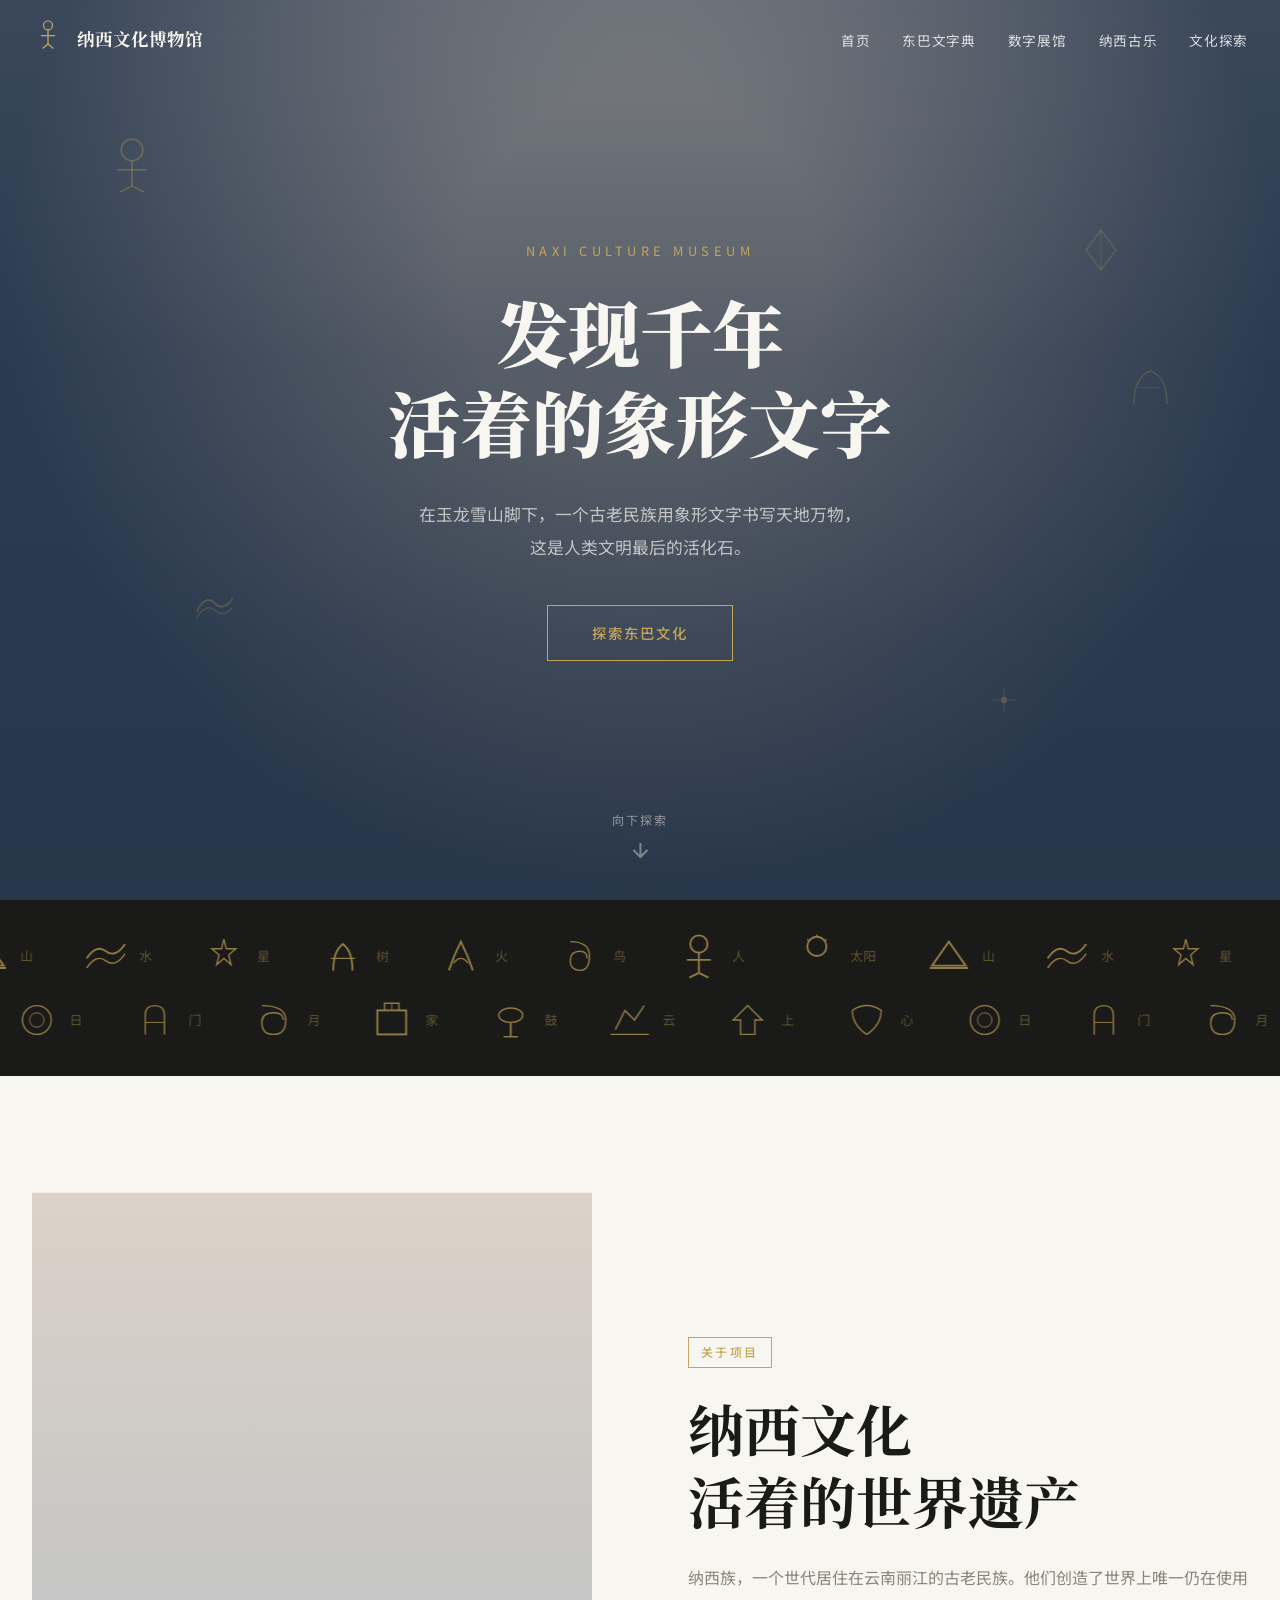
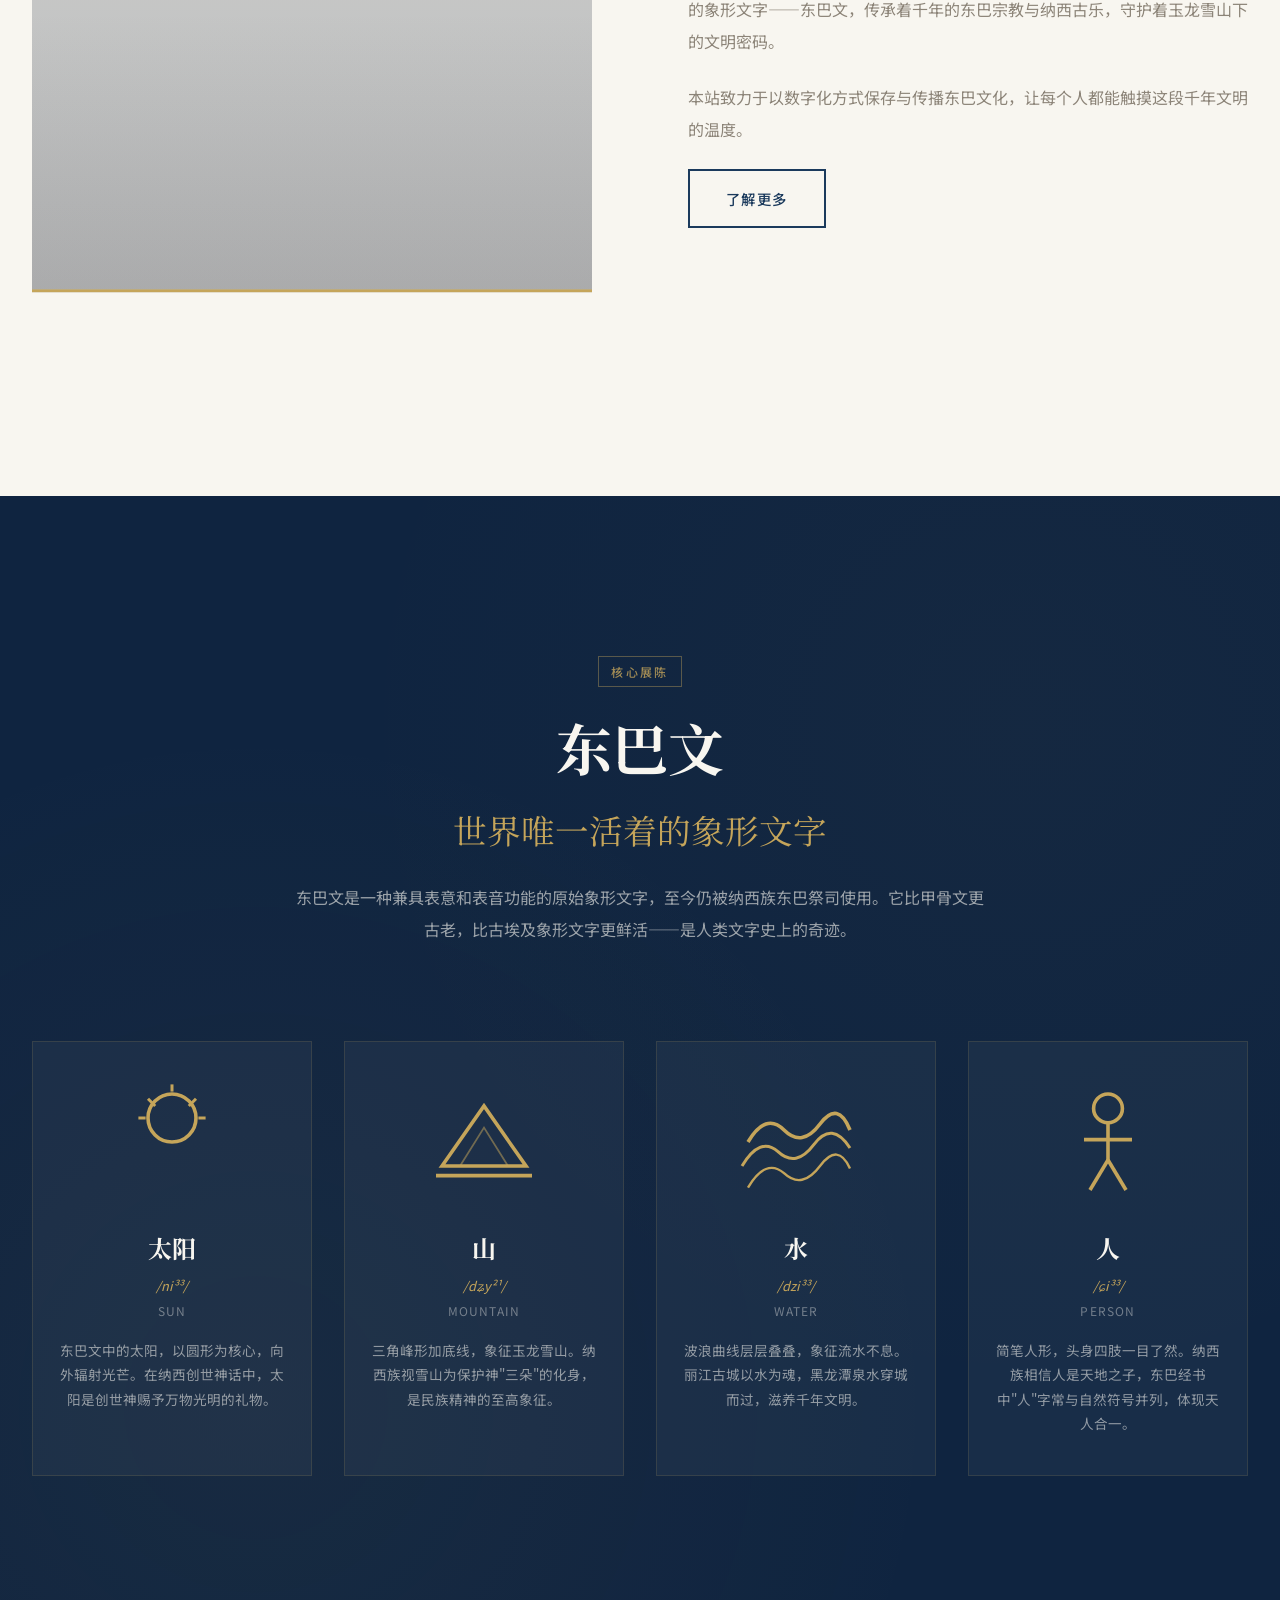
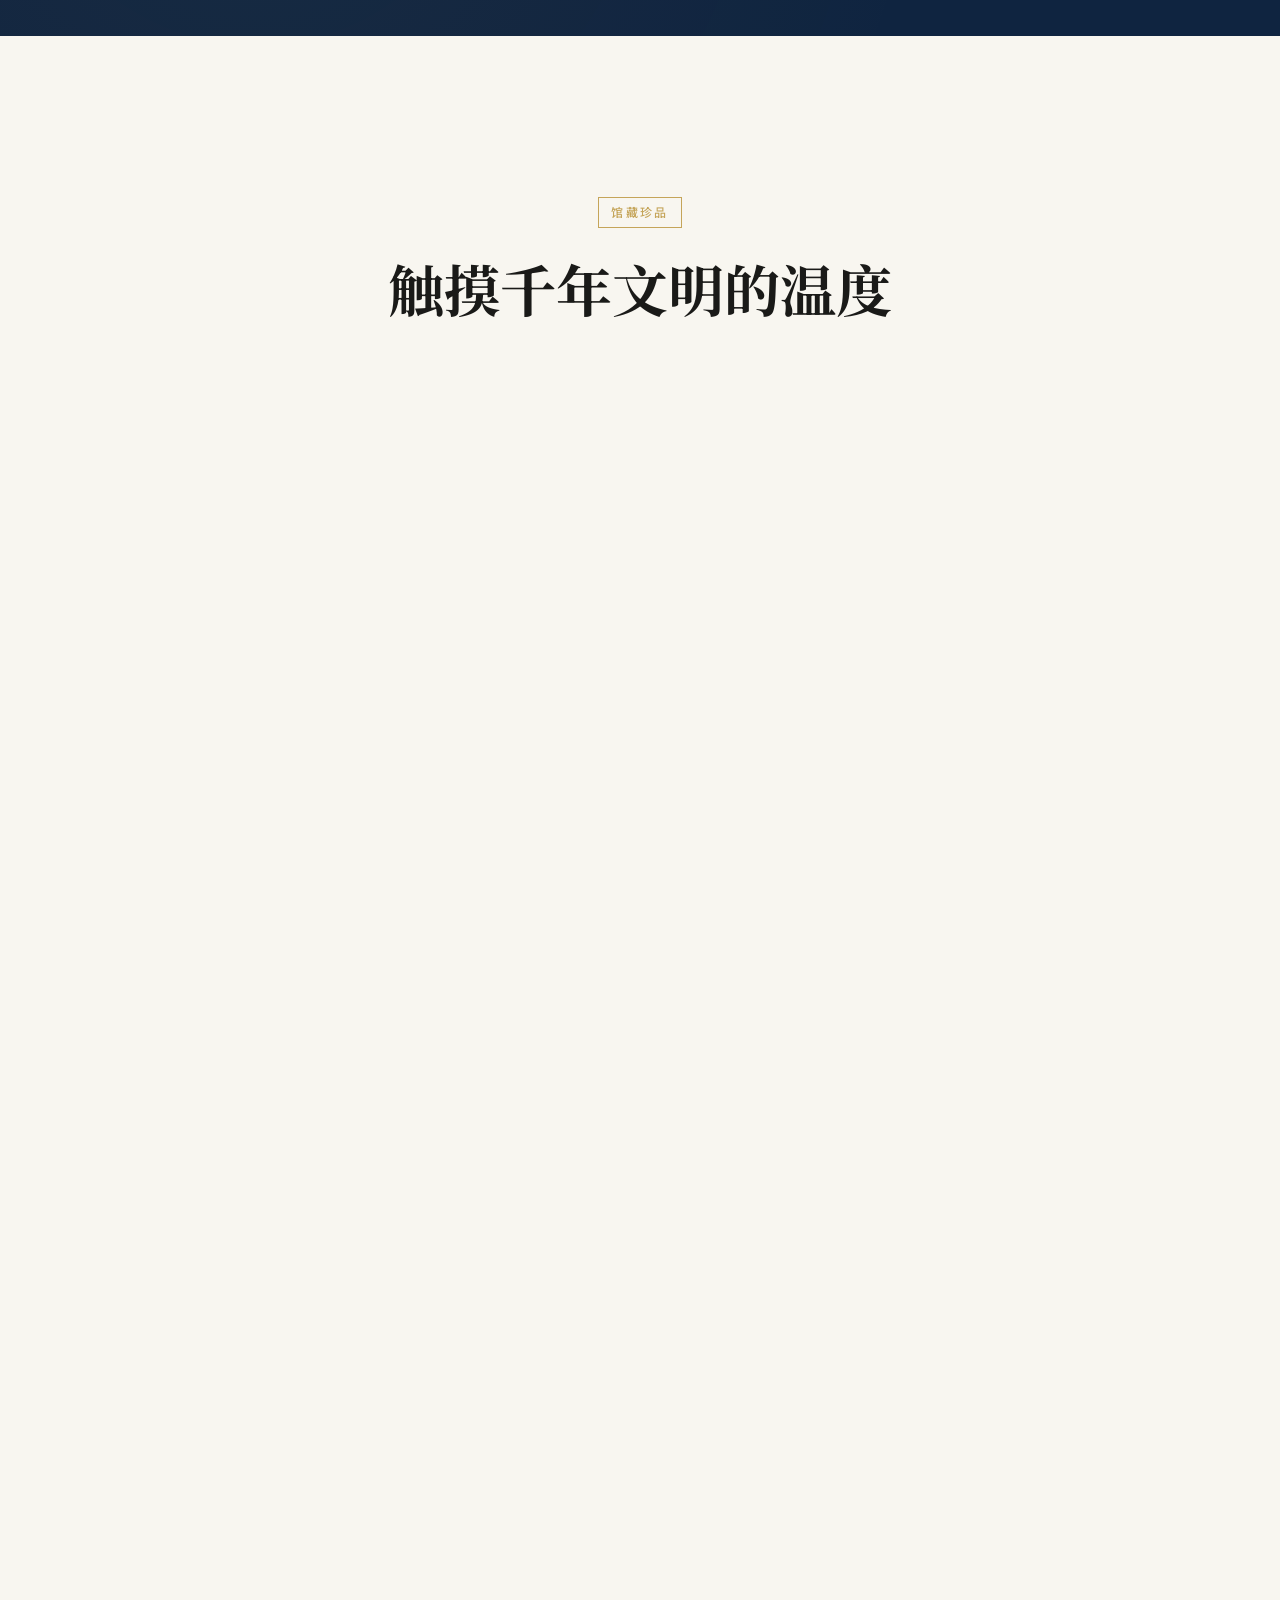
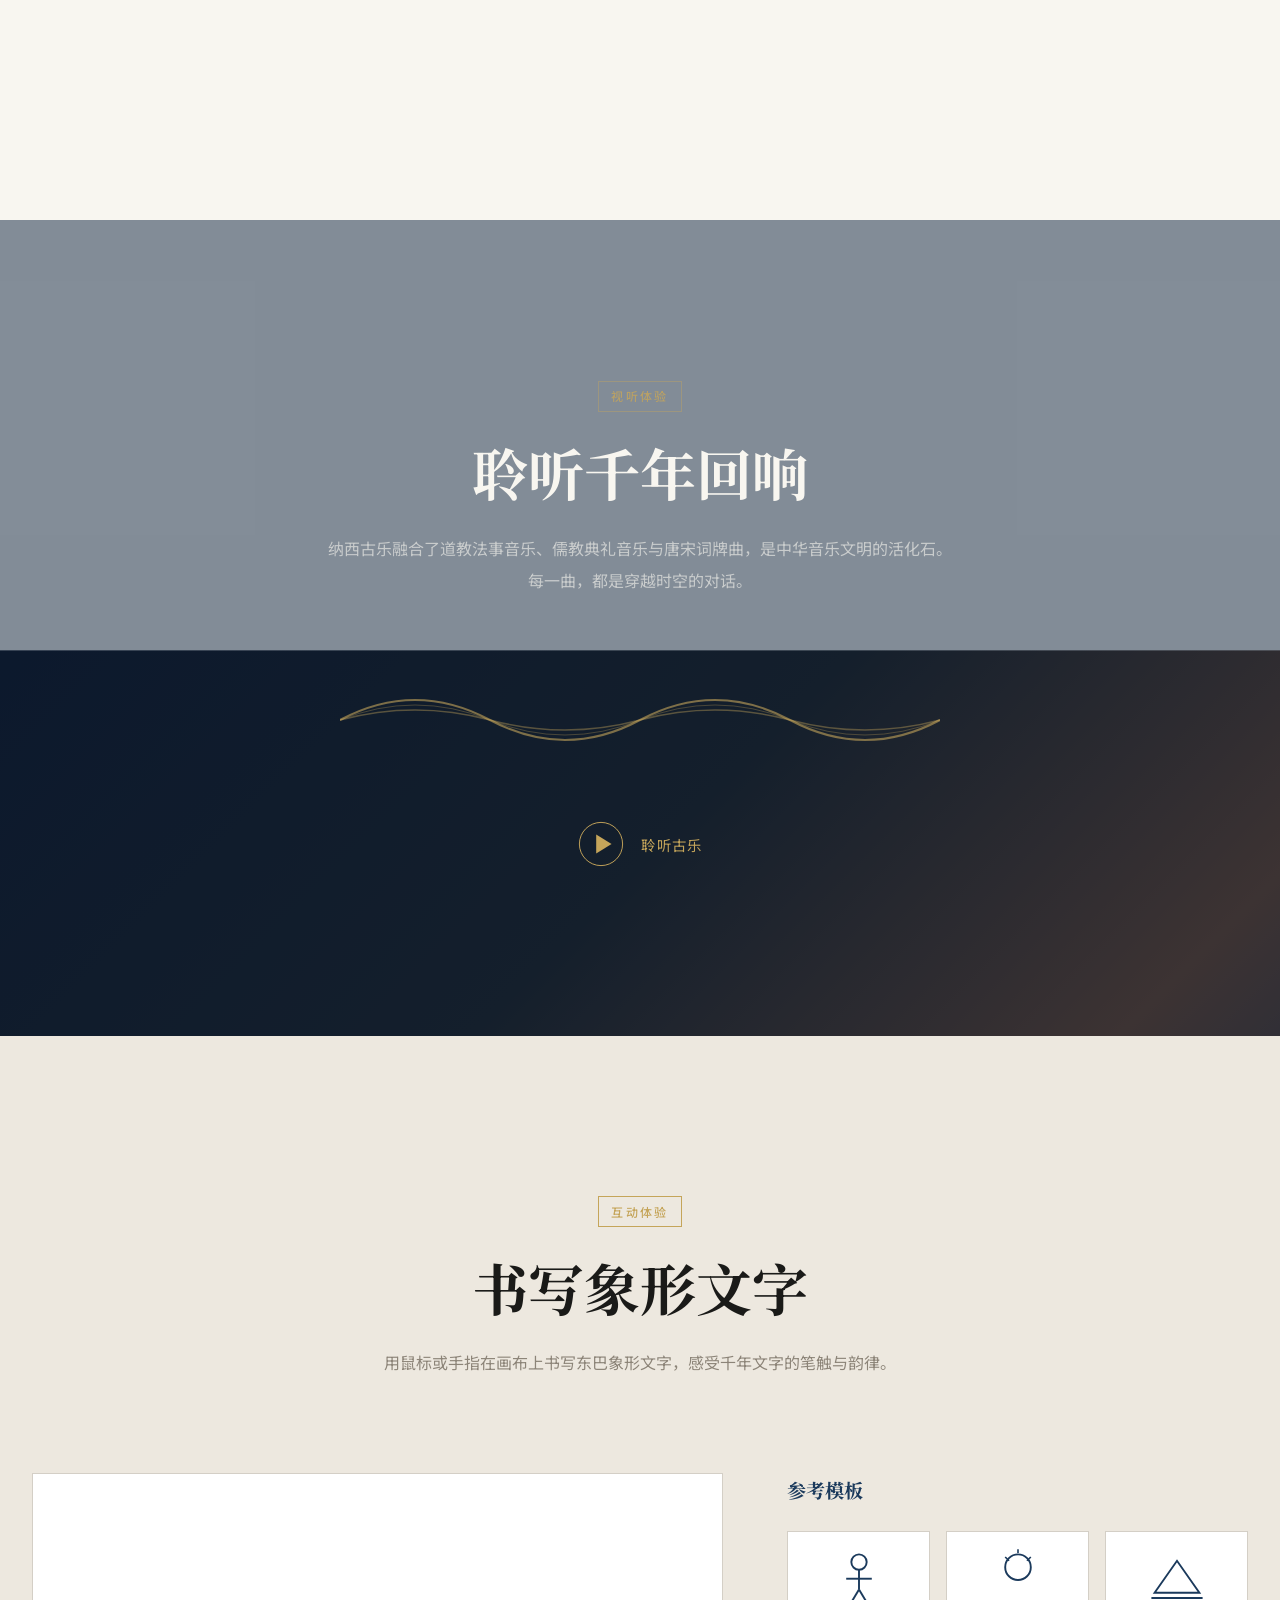
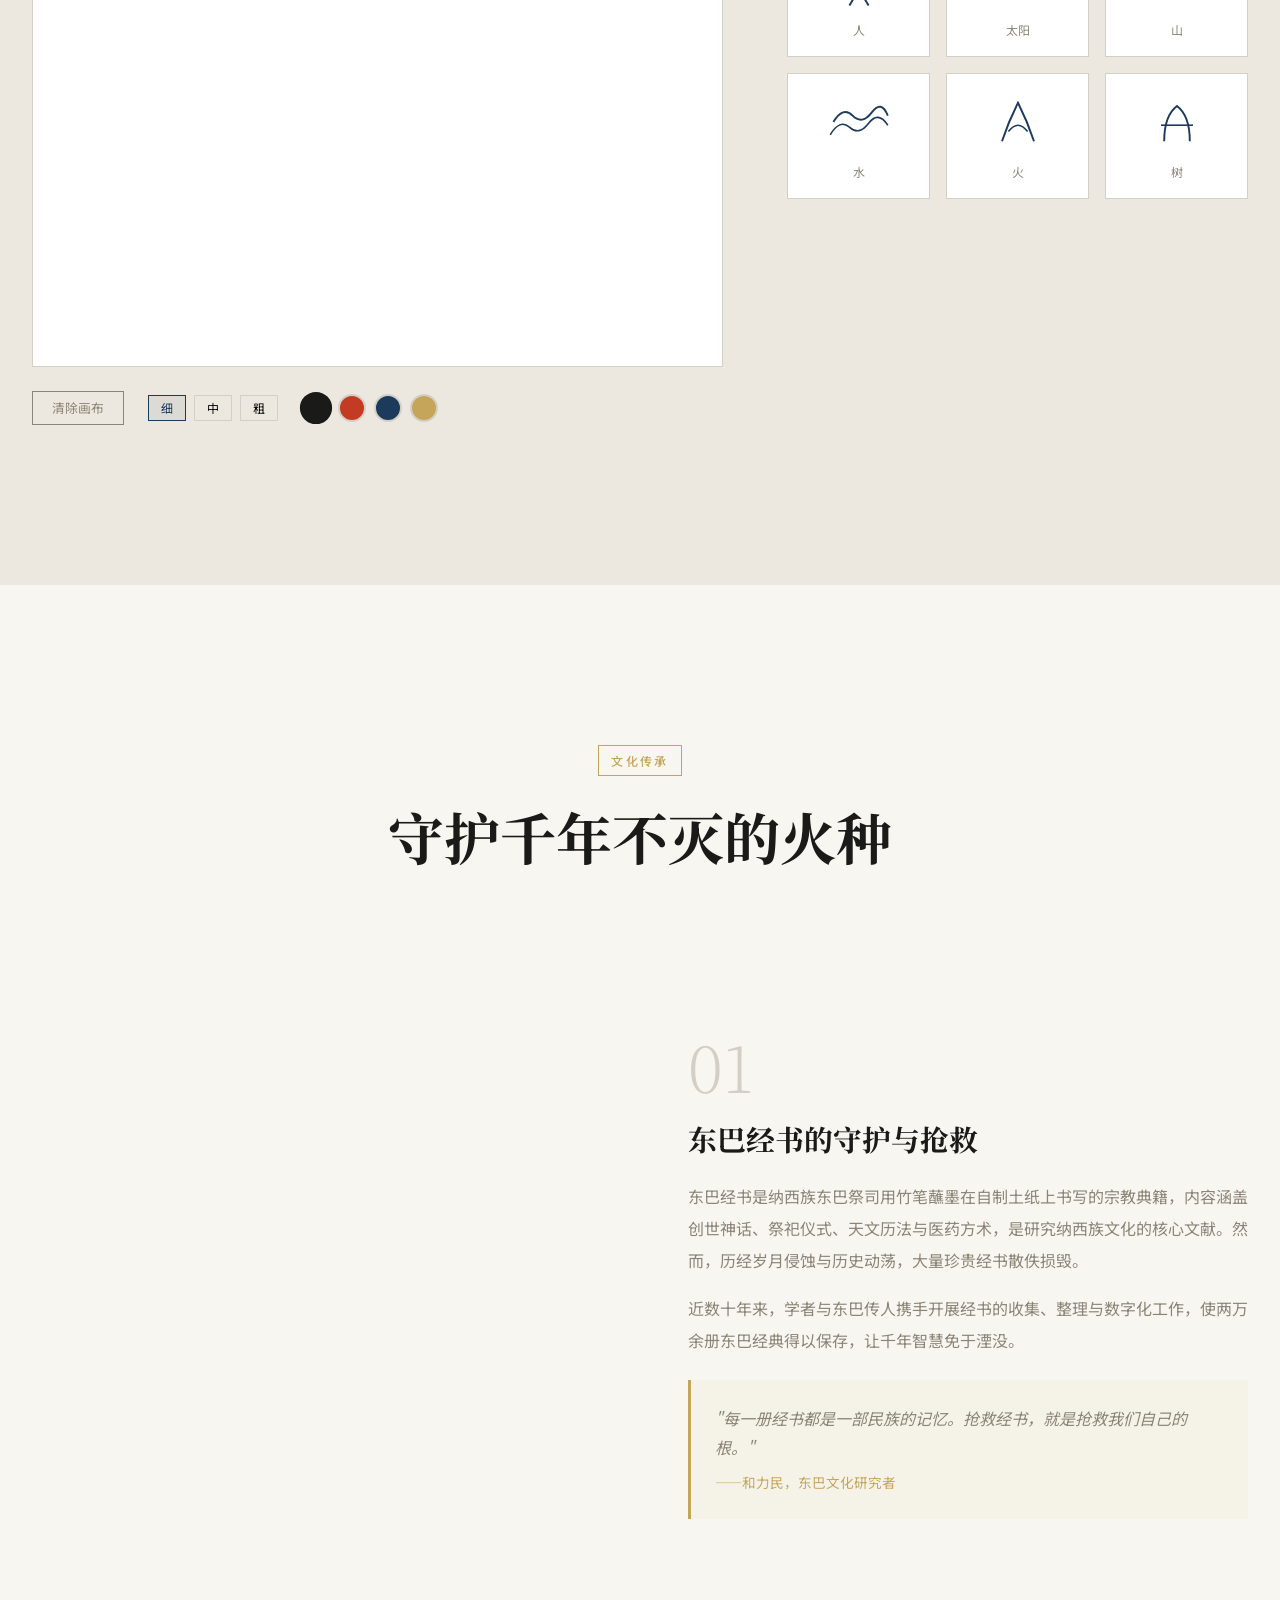
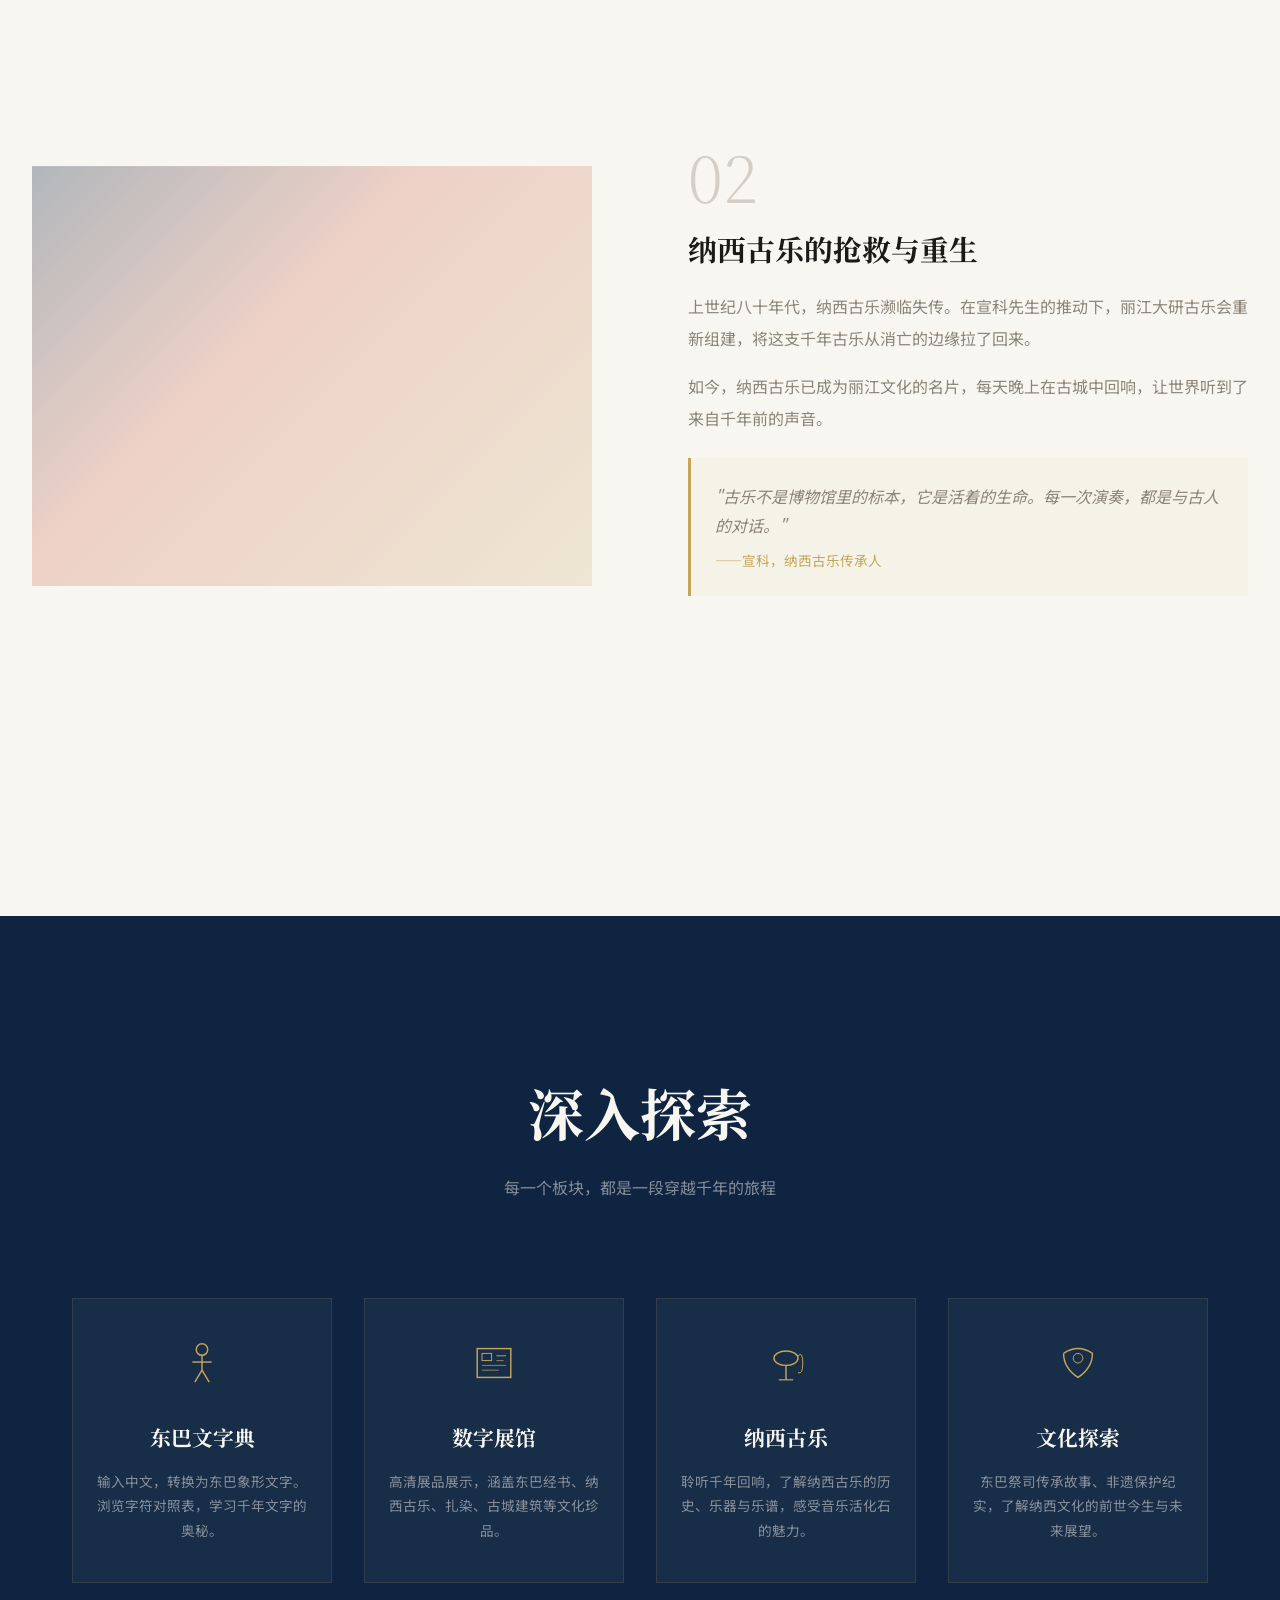
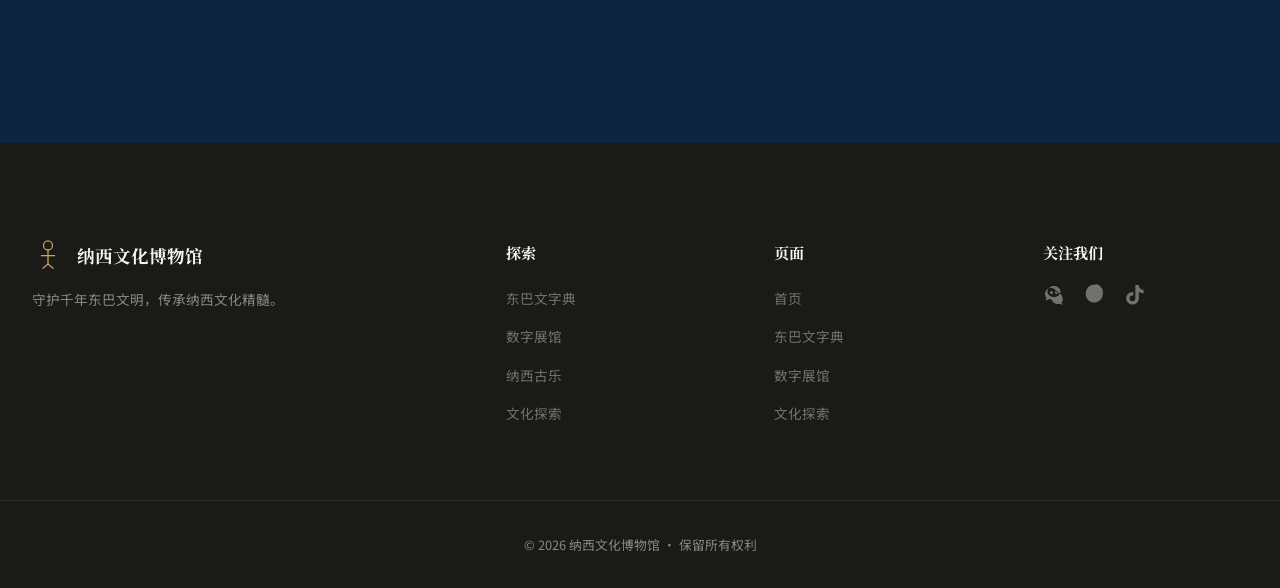
==== commit 64d5bbfd: "feat: 优化画廊布局、文化探索内容、时间线样式与跑马灯无缝循环" ====
--- a/index.html
+++ b/index.html
@@ -305,8 +305,8 @@
         <div class="gallery-item anim-fade-up" data-delay="200">
           <div class="gallery-img placeholder-blue-calico"></div>
           <div class="gallery-overlay">
-            <h3>蓝印花布</h3>
-            <p>纳西族传统手工印染技艺，以靛蓝为底、白花为纹，图案取材自然，古朴典雅。</p>
+            <h3>扎染</h3>
+            <p>纳西族传统扎染技艺，以靛蓝为底、扎结成纹，图案取材自然，古朴典雅。</p>
           </div>
         </div>
         <div class="gallery-item anim-fade-up" data-delay="100">
@@ -314,6 +314,13 @@
           <div class="gallery-overlay">
             <h3>古城建筑</h3>
             <p>三坊一照壁、四合五天井，纳西族传统木构建筑融合汉藏风格，巧夺天工。</p>
+          </div>
+        </div>
+        <div class="gallery-item anim-fade-up" data-delay="200">
+          <div class="gallery-img placeholder-silverware"></div>
+          <div class="gallery-overlay">
+            <h3>纳西银器</h3>
+            <p>丽江银器工艺精湛，银壶、银碗、银饰上的东巴纹样，承载着纳西族的审美与信仰。</p>
           </div>
         </div>
         <div class="gallery-item gallery-item-wide anim-fade-up" data-delay="200">
@@ -365,6 +372,7 @@
           </svg>
           <span>聆听古乐</span>
         </button>
+        <audio id="bgMusic" preload="none" src="纳西古乐/音乐文件/屏幕录制 2026-04-19 215719.mp3"></audio>
       </div>
     </div>
   </section>
@@ -444,10 +452,10 @@
         </div>
         <div class="story-text">
           <span class="story-number">01</span>
-          <h3>东巴祭司的传承之路</h3>
-          <p>东巴祭司是纳西族的精神守护者，他们世世代代以口传心授的方式，将东巴经文、祭祀仪式和象形文字的书写技艺代代相传。每一位东巴的修行，都需经历数十年的学习与磨砺。</p>
-          <p>如今，能完整诵读东巴经书的老东巴已不足百人。这份活着的文明遗产，正面临着前所未有的传承危机。</p>
-          <blockquote>"文字是民族的根，经书是文化的魂。只要东巴文还在书写，纳西族就不会消失。"<cite>——和即仁，东巴祭司</cite></blockquote>
+          <h3>东巴经书的守护与抢救</h3>
+          <p>东巴经书是纳西族东巴祭司用竹笔蘸墨在自制土纸上书写的宗教典籍，内容涵盖创世神话、祭祀仪式、天文历法与医药方术，是研究纳西族文化的核心文献。然而，历经岁月侵蚀与历史动荡，大量珍贵经书散佚损毁。</p>
+          <p>近数十年来，学者与东巴传人携手开展经书的收集、整理与数字化工作，使两万余册东巴经典得以保存，让千年智慧免于湮没。</p>
+          <blockquote>"每一册经书都是一部民族的记忆。抢救经书，就是抢救我们自己的根。"<cite>——和力民，东巴文化研究者</cite></blockquote>
         </div>
       </div>
 
@@ -484,7 +492,7 @@
             <svg width="48" height="48" viewBox="0 0 100 100"><rect x="15" y="20" width="70" height="60" fill="none" stroke="#C5A55A" stroke-width="3"/><rect x="25" y="30" width="20" height="15" fill="none" stroke="#C5A55A" stroke-width="2"/><line x1="55" y1="35" x2="75" y2="35" stroke="#C5A55A" stroke-width="2"/><line x1="55" y1="45" x2="70" y2="45" stroke="#C5A55A" stroke-width="1.5"/><line x1="25" y1="55" x2="75" y2="55" stroke="#C5A55A" stroke-width="1.5"/><line x1="25" y1="65" x2="60" y2="65" stroke="#C5A55A" stroke-width="1.5"/></svg>
           </div>
           <h3>数字展馆</h3>
-          <p>高清展品展示，涵盖东巴经书、纳西古乐、蓝印花布、古城建筑等文化珍品。</p>
+          <p>高清展品展示，涵盖东巴经书、纳西古乐、扎染、古城建筑等文化珍品。</p>
         </a>
         <a href="music.html" class="explore-card anim-pop" data-delay="200">
           <div class="explore-card-icon">
--- a/css/style.css
+++ b/css/style.css
@@ -341,7 +341,7 @@
       rgba(27,58,92,0.3) 70%,
       rgba(248,246,240,0.2) 100%
     ),
-    url('https://images.unsplash.com/photo-1677922069769-0164b29e2c1a?w=1920&q=80') center/cover no-repeat;
+    url('../古城建筑/木楼/古城木楼2.jpg') center/cover no-repeat;
   animation: kenBurns 25s ease-in-out infinite alternate;
 }
 @keyframes kenBurns {
@@ -460,14 +460,6 @@
 .marquee-track {
   display: flex;
   will-change: transform;
-  animation: marqueeScroll 30s linear infinite;
-  transition: none;
-}
-.marquee-row-right .marquee-track {
-  animation: marqueeScrollReverse 35s linear infinite;
-}
-.marquee-row:hover .marquee-track {
-  animation-play-state: paused;
 }
 .marquee-item {
   display: flex;
@@ -485,14 +477,6 @@
 .marquee-item span {
   font-size: 0.8rem;
   opacity: 0.6;
-}
-@keyframes marqueeScroll {
-  0% { transform: translateX(0); }
-  100% { transform: translateX(calc(-50% + 1.5rem)); }
-}
-@keyframes marqueeScrollReverse {
-  0% { transform: translateX(calc(-50% + 1.5rem)); }
-  100% { transform: translateX(0); }
 }
 
 /* ==================== Section 3: About ==================== */
@@ -533,7 +517,7 @@
 .placeholder-lijiang {
   background:
     linear-gradient(180deg, rgba(107,66,38,0.2) 0%, rgba(27,58,92,0.3) 100%),
-    url('https://images.unsplash.com/photo-1609478654983-8a8e18ddc5ba?w=800&q=60') center/cover no-repeat;
+    url('../古城建筑/木楼/古城木楼.jpg') center/cover no-repeat;
   position: relative;
 }
 .placeholder-lijiang::after {
@@ -716,55 +700,55 @@
 /* Gallery placeholder backgrounds — real images with gradient fallback */
 .placeholder-dongba-script {
   background: linear-gradient(135deg, #EDE8DF 0%, #C5A55A 40%, #8C8478 100%);
-  background-image: url('https://upload.wikimedia.org/wikipedia/commons/thumb/f/f5/Naxi_manuscript_%28right%29_2088.jpg/500px-Naxi_manuscript_%28right%29_2088.jpg');
+  background-image: url('../东巴文化/东巴经书/东巴经书.jpg');
   background-size: cover;
   background-position: center;
 }
 .placeholder-naxi-music {
   background: linear-gradient(135deg, #1A1A18 0%, #6B4226 50%, #1B3A5C 100%);
-  background-image: url('https://upload.wikimedia.org/wikipedia/commons/thumb/9/95/Naxi_Musicians_I.jpg/800px-Naxi_Musicians_I.jpg');
+  background-image: url('../纳西古乐/纳西古乐.jpg');
   background-size: cover;
   background-position: center;
 }
 .placeholder-blue-calico {
   background: linear-gradient(135deg, #1B3A5C 0%, #2d5a8a 40%, #F8F6F0 60%, #1B3A5C 100%);
-  background-image: url('https://images.unsplash.com/photo-1558618666-fcd25c85f82e?w=800&q=60');
+  background-image: url('../纳西服饰/蓝印花布/蓝印花布1.jpg');
   background-size: cover;
   background-position: center;
 }
 .placeholder-ancient-city {
   background: linear-gradient(135deg, #8C8478 0%, #6B4226 50%, #D4CFC6 100%);
-  background-image: url('https://upload.wikimedia.org/wikipedia/commons/thumb/d/d0/Lijiang_Yunnan_Old-town-03.jpg/800px-Lijiang_Yunnan_Old-town-03.jpg');
+  background-image: url('../古城建筑/木楼/古城木楼.jpg');
   background-size: cover;
   background-position: center;
 }
 .placeholder-naxi-costume {
   background: linear-gradient(135deg, #C23B22 0%, #6B4226 40%, #C5A55A 80%, #1B3A5C 100%);
-  background-image: url('https://upload.wikimedia.org/wikipedia/commons/thumb/0/04/Lijiang_Yunnan_China-Traditional-clothing-of-a-Naxi-woman-01.jpg/800px-Lijiang_Yunnan_China-Traditional-clothing-of-a-Naxi-woman-01.jpg');
+  background-image: url('../纳西服饰/七星披肩/七星披肩.jpg');
   background-size: cover;
   background-position: center;
 }
 .placeholder-dongba-painting {
   background: linear-gradient(135deg, #C23B22 0%, #C5A55A 40%, #1B3A5C 100%);
-  background-image: url('https://upload.wikimedia.org/wikipedia/commons/thumb/3/35/Dongba-protect_water_resources.jpg/800px-Dongba-protect_water_resources.jpg');
+  background-image: url('../东巴文化/东巴画/东巴画.jpg');
   background-size: cover;
   background-position: center;
 }
 .placeholder-wood-tablet {
   background: linear-gradient(135deg, #3a2518 0%, #6B4226 50%, #3a2518 100%);
-  background-image: url('https://upload.wikimedia.org/wikipedia/commons/thumb/b/b4/Dongba_wood_carving.jpg/800px-Dongba_wood_carving.jpg');
+  background-image: url('../东巴文化/东巴木牌画/东巴木牌画.jpg');
   background-size: cover;
   background-position: center;
 }
 .placeholder-silverware {
   background: linear-gradient(135deg, #D4CFC6 0%, #8C8478 50%, #C5A55A 100%);
-  background-image: url('https://images.unsplash.com/photo-1576033628095-f92e2558e91b?w=800&q=60');
+  background-image: url('../纳西银器/丽江银器.jpg');
   background-size: cover;
   background-position: center;
 }
 .placeholder-stone-bridge {
   background: linear-gradient(135deg, #8C8478 0%, #1B3A5C 50%, #D4CFC6 100%);
-  background-image: url('https://images.unsplash.com/photo-1561185367-7b959f361f6?w=800&q=60');
+  background-image: url('../古城建筑/石桥/石桥.jpg');
   background-size: cover;
   background-position: center;
 }
@@ -1032,7 +1016,7 @@
 .placeholder-dongba-ritual {
   background:
     linear-gradient(135deg, rgba(15,36,64,0.3) 0%, rgba(194,59,34,0.2) 40%, rgba(197,165,90,0.2) 100%),
-    url('https://upload.wikimedia.org/wikipedia/commons/thumb/e/e1/Dongba_pictographic_glyphs_-_Lijiang.jpg/800px-Dongba_pictographic_glyphs_-_Lijiang.jpg') center/cover no-repeat;
+    url('../东巴文化/东巴祭司/hejiren.jpg') center/cover no-repeat;
   width: 100%;
   height: 100%;
   min-height: 350px;
@@ -1040,7 +1024,7 @@
 .placeholder-naxi-orchestra {
   background:
     linear-gradient(135deg, rgba(26,26,24,0.3) 0%, rgba(107,66,38,0.2) 50%, rgba(197,165,90,0.2) 100%),
-    url('https://upload.wikimedia.org/wikipedia/commons/thumb/9/95/Naxi_Musicians_I.jpg/800px-Naxi_Musicians_I.jpg') center/cover no-repeat;
+    url('../纳西古乐/纳西古乐会.jpg') center/cover no-repeat;
   width: 100%;
   height: 100%;
   min-height: 350px;
@@ -1340,10 +1324,47 @@
   .footer-container { grid-template-columns: 1fr; }
   .template-grid { grid-template-columns: repeat(3, 1fr); }
   .explore-cards { grid-template-columns: 1fr; }
+
+  /* Sub-page mobile */
+  .page-hero h1 { font-size: clamp(1.8rem, 6vw, 2.5rem) !important; }
+  .page-hero .page-hero-content,
+  .page-hero-content { padding: 5rem 1.5rem 3rem !important; }
+  .page-body { padding: 2.5rem 1rem !important; }
+  .page-hero p { font-size: 0.95rem !important; }
+
+  /* Gallery overlay visible on touch */
+  .gallery-overlay {
+    opacity: 1 !important;
+    background: linear-gradient(180deg, transparent 50%, rgba(15,36,64,0.8) 100%);
+  }
+  .gallery-overlay h3,
+  .gallery-overlay p { transform: translateY(0); }
+
+  /* Image min-heights */
+  .placeholder-img { min-height: 250px; }
+  .placeholder-dongba-ritual,
+  .placeholder-naxi-orchestra { min-height: 220px; }
+
+  /* Hide custom cursor on touch */
+  .custom-cursor { display: none !important; }
+
+  /* Music visualizer padding */
+  .music-visualizer { padding: 1.5rem !important; }
+  .waveform-bars { overflow: hidden; }
 }
 
 @media (max-width: 480px) {
   :root { --space-xl: 4rem; --space-2xl: 6rem; }
   .template-grid { grid-template-columns: repeat(2, 1fr); }
   .hero-desc br { display: none; }
-}
+
+  /* Sub-page extra small */
+  .page-hero .page-hero-content,
+  .page-hero-content { padding: 4rem 1rem 2rem !important; }
+  .page-body { padding: 2rem 0.8rem !important; }
+
+  /* Hide some hero floating SVGs on very small screens */
+  .dongba-float.d2,
+  .dongba-float.d4,
+  .dongba-float.d5 { display: none; }
+}
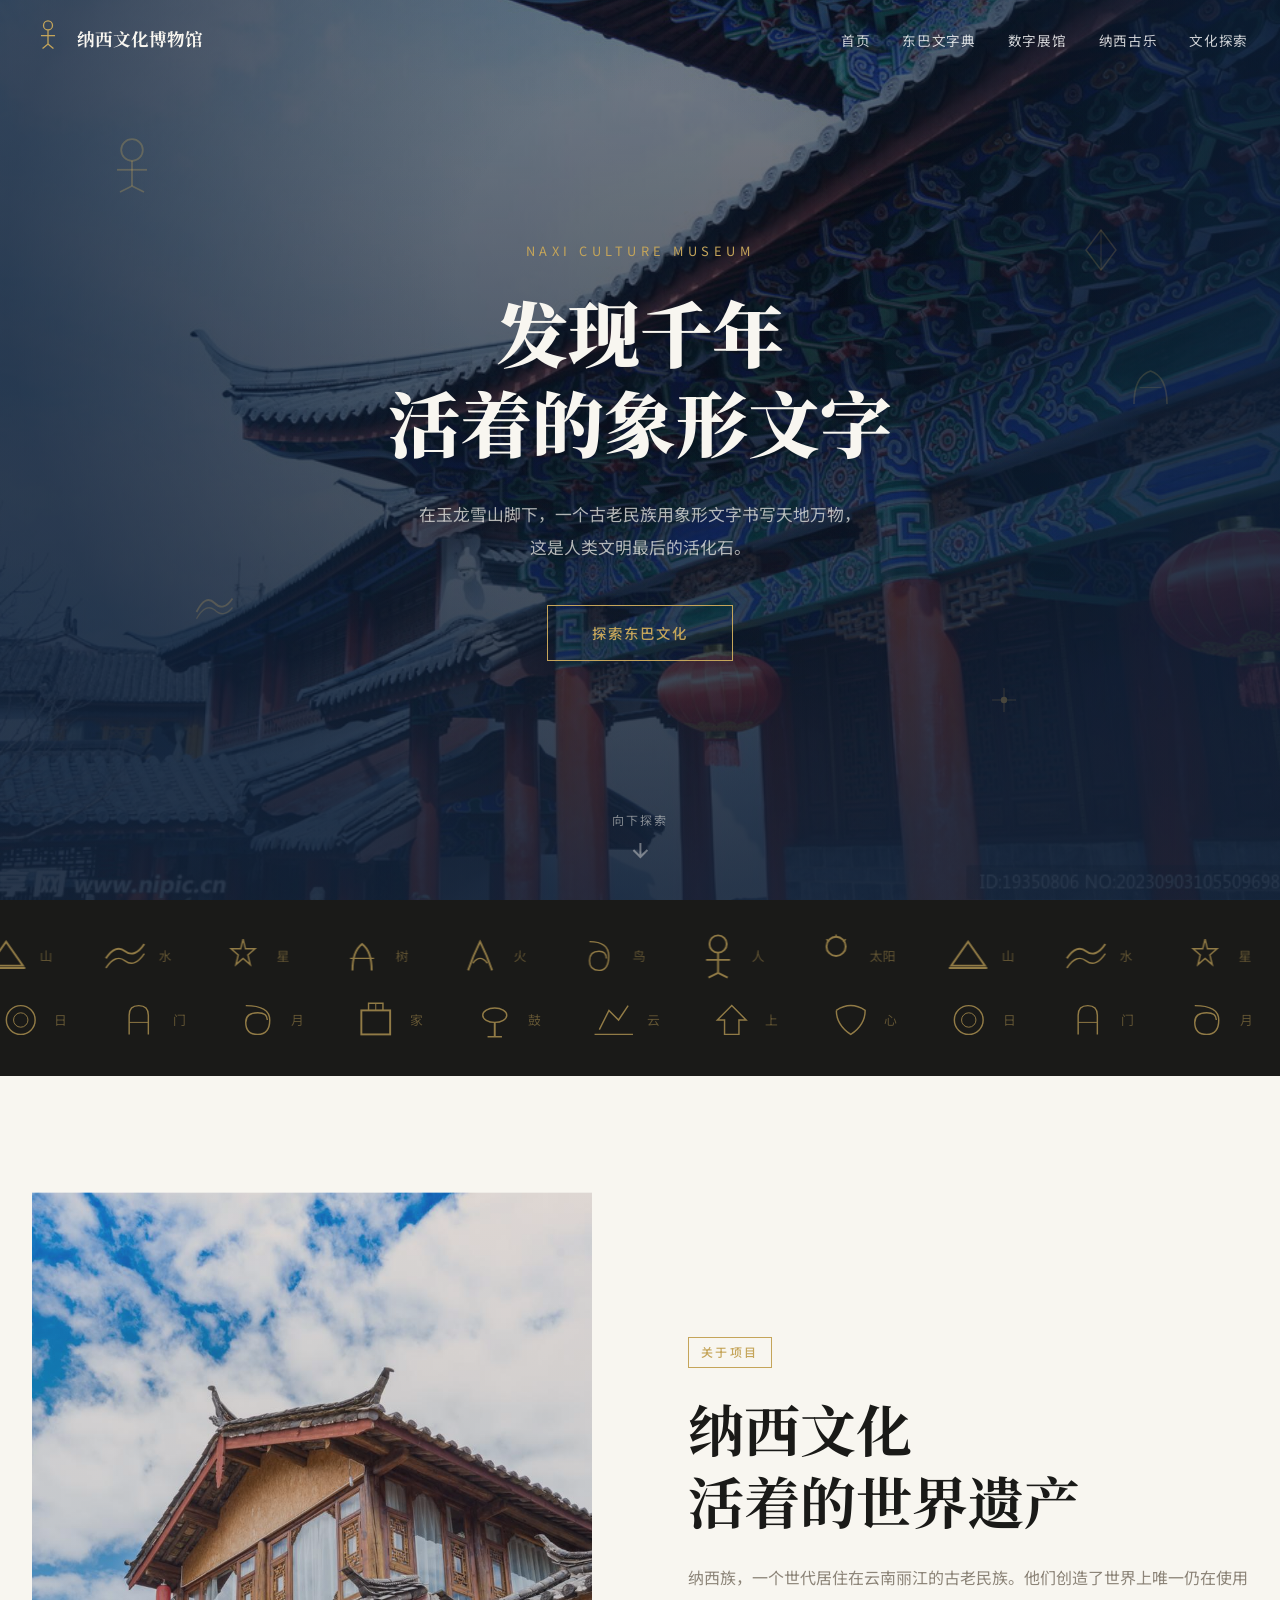
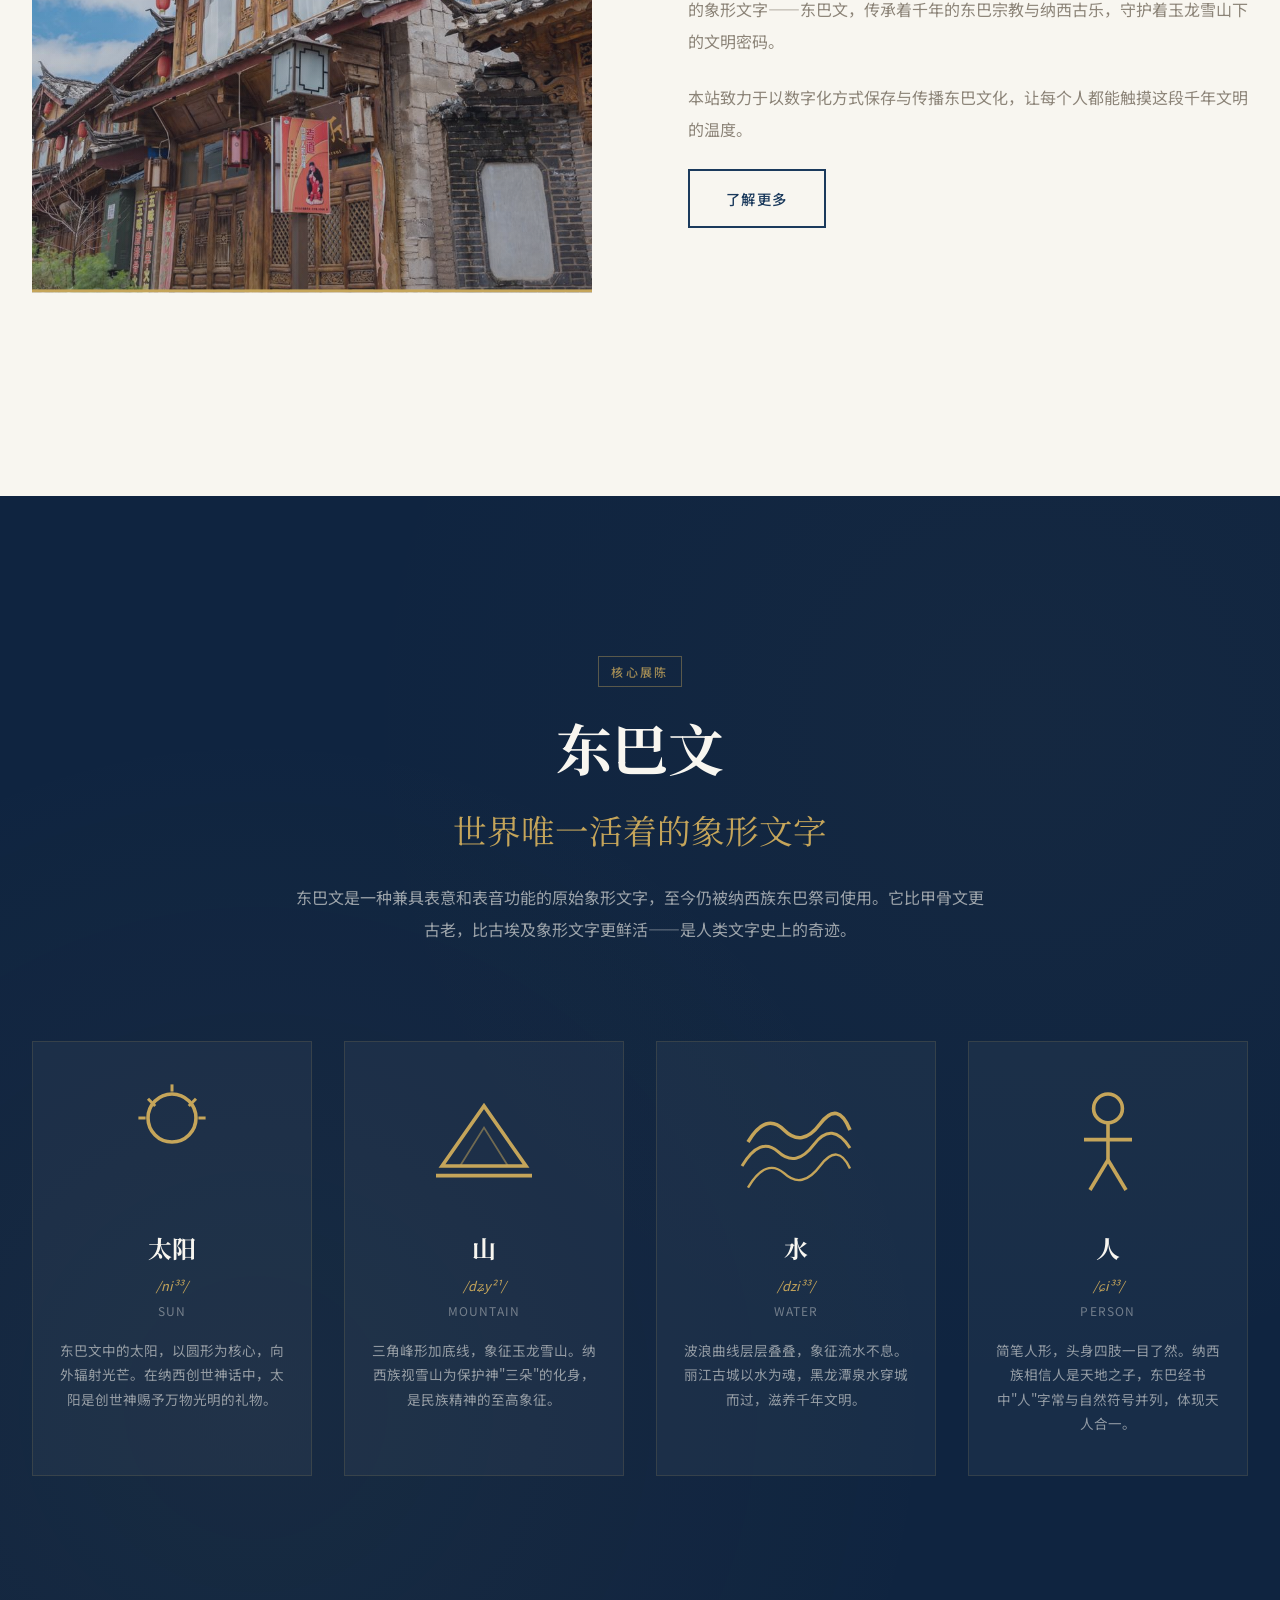
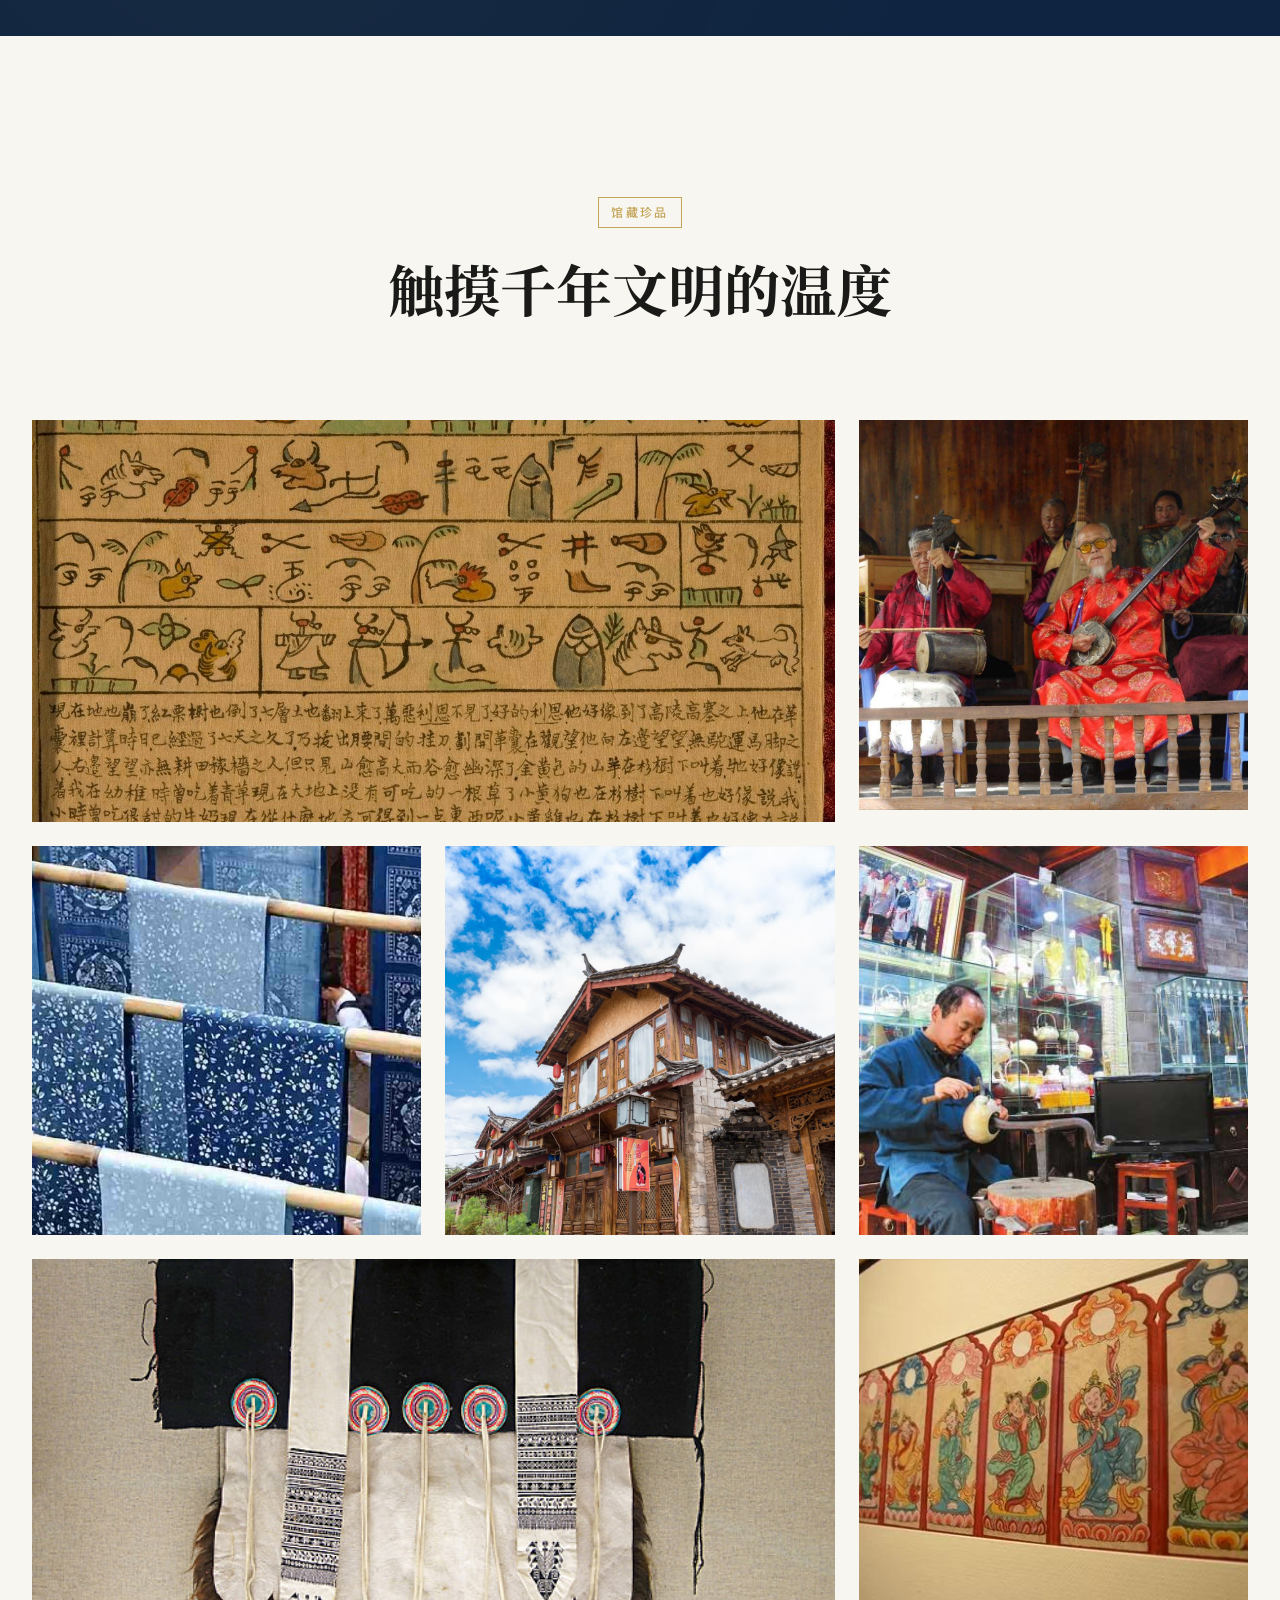
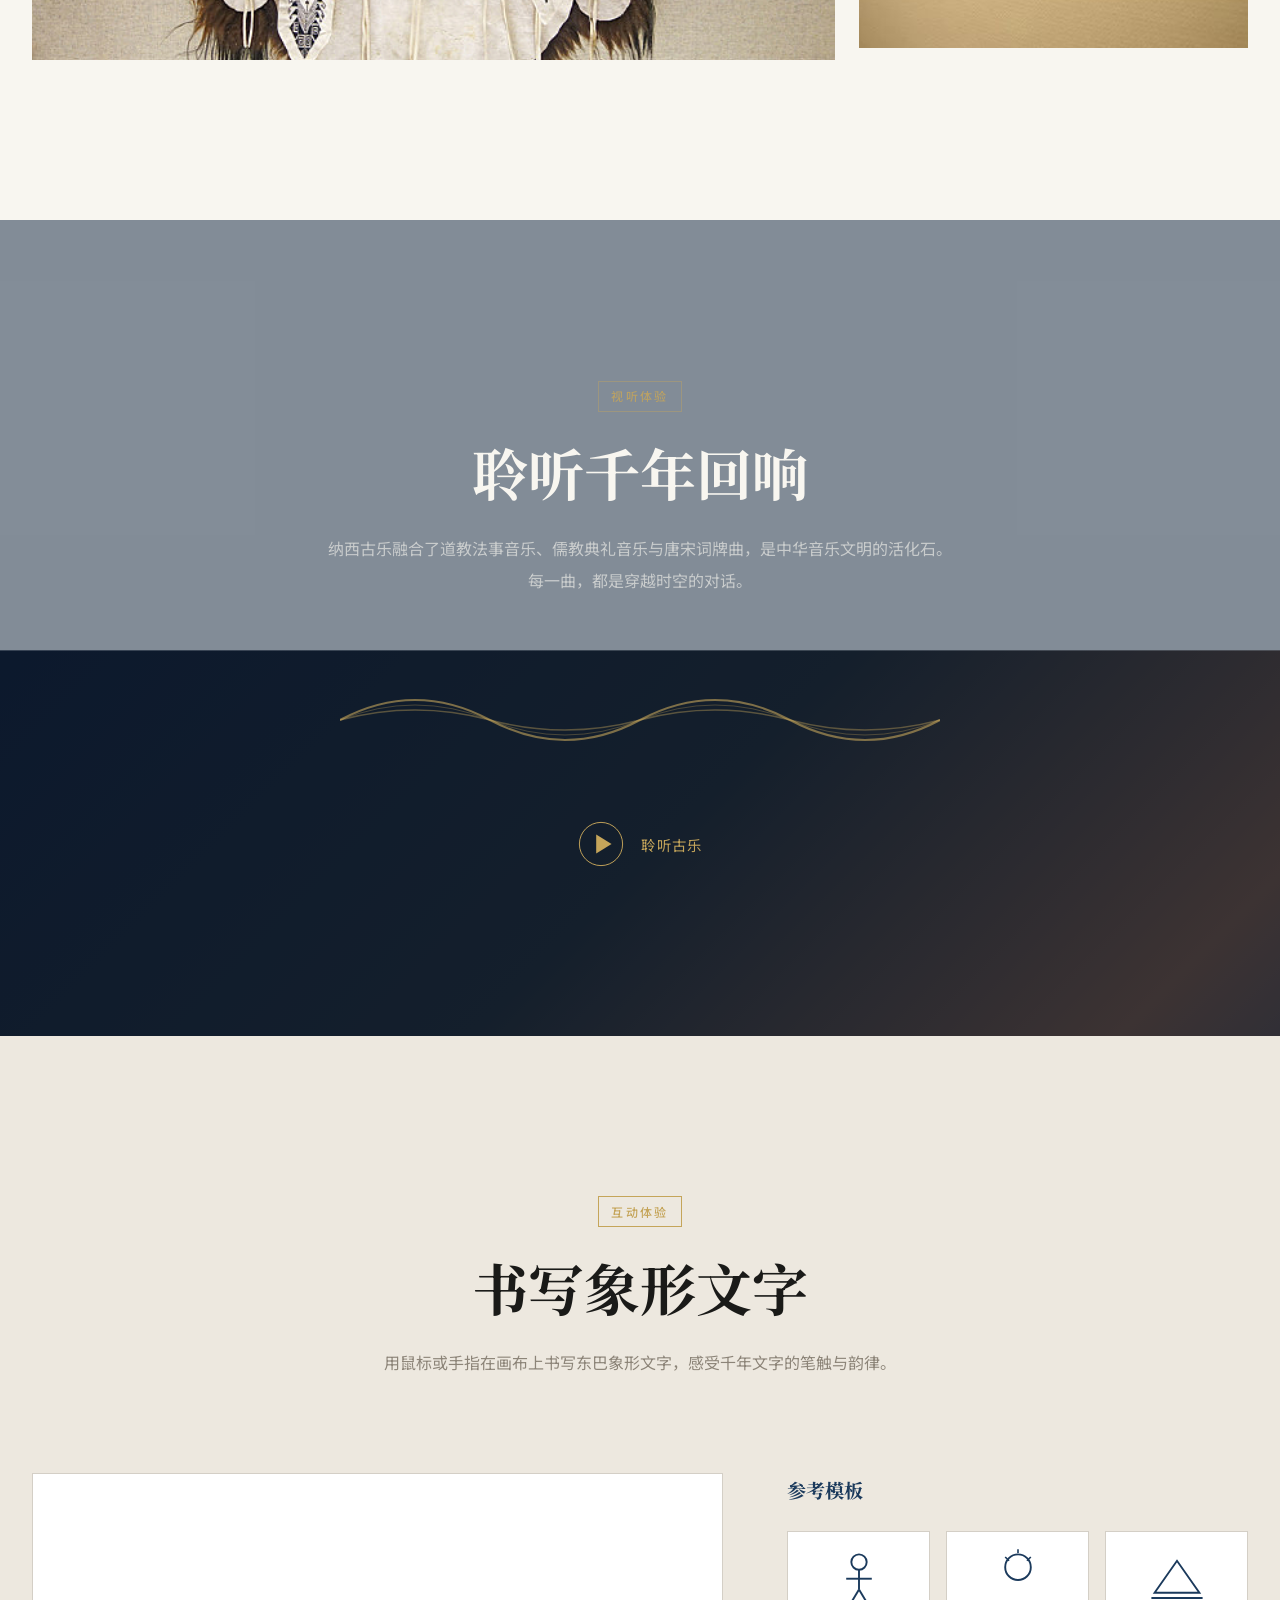
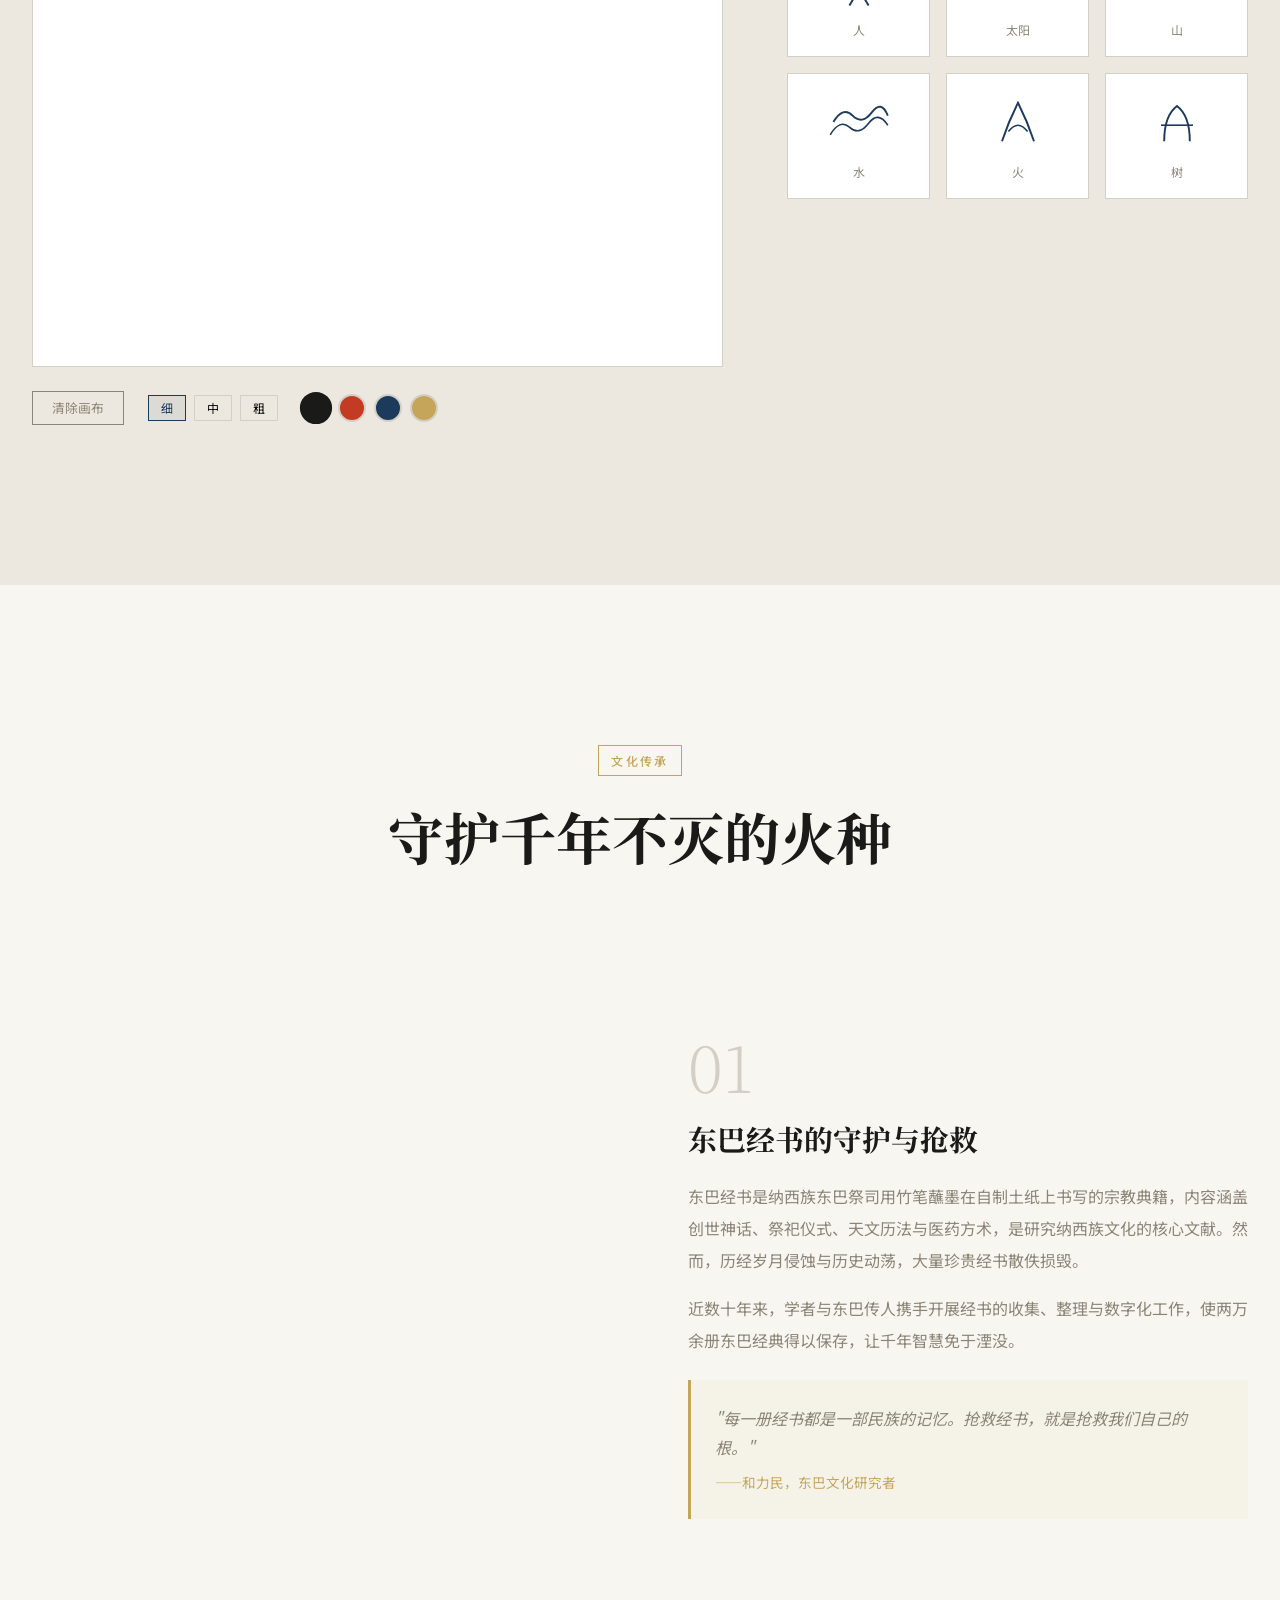
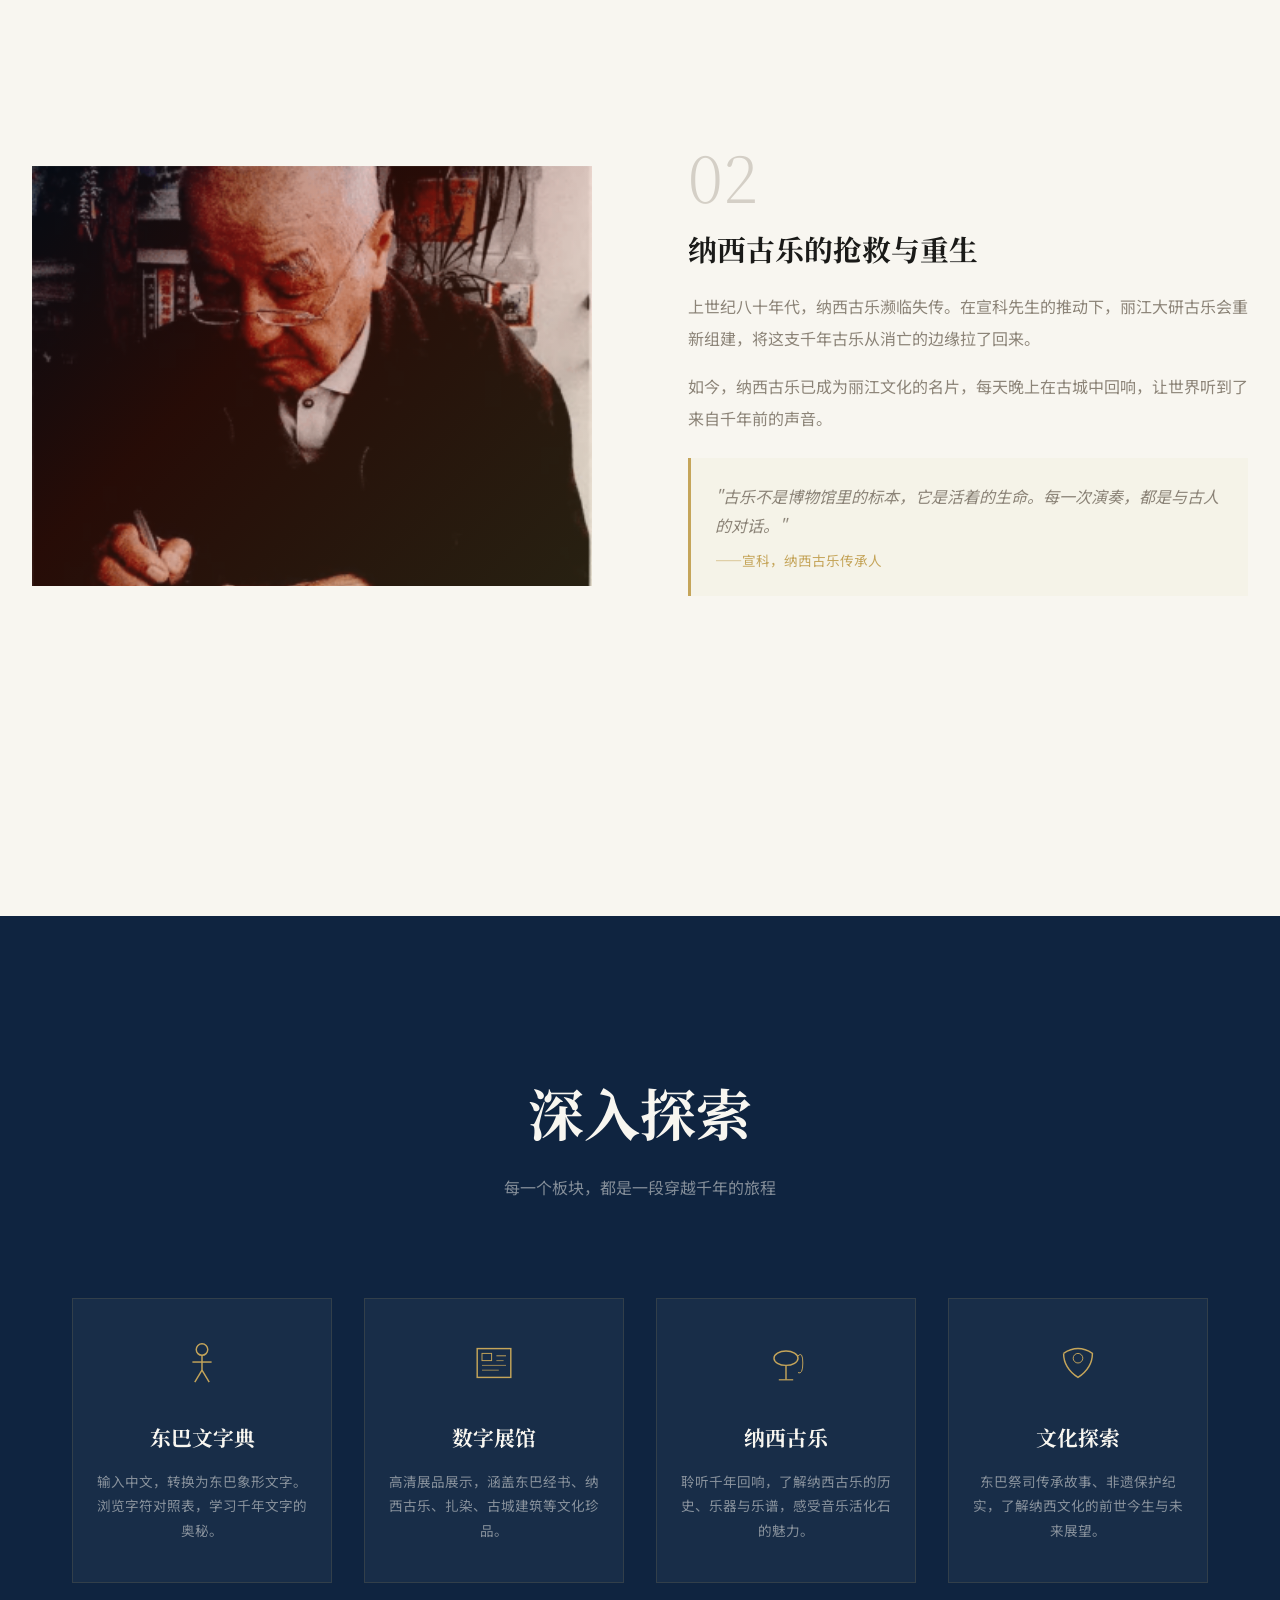
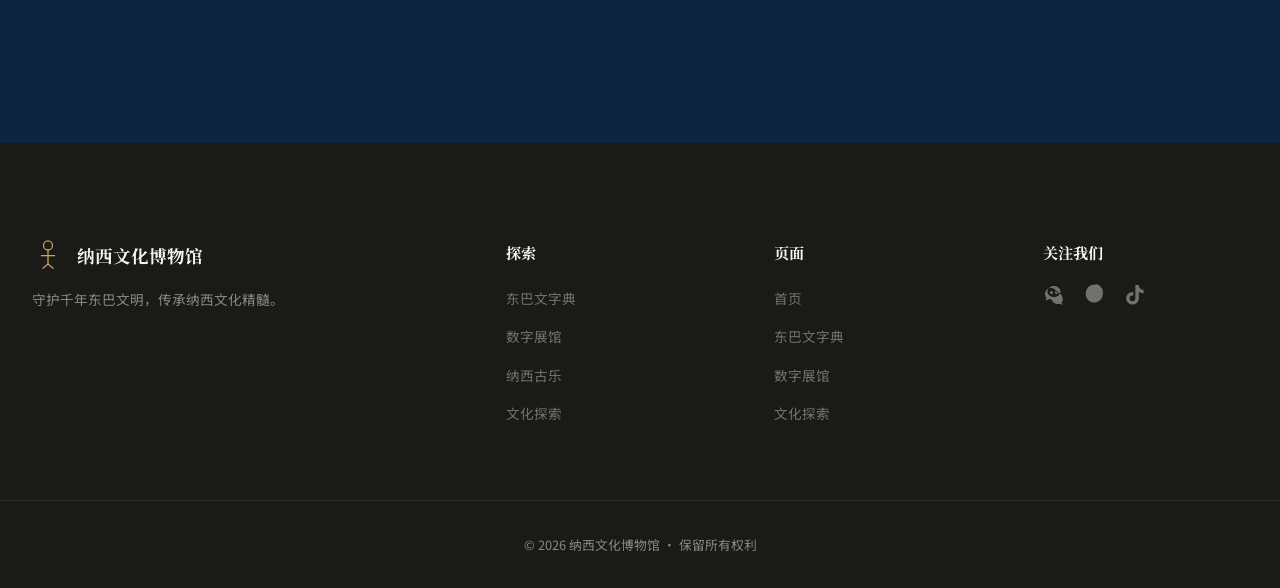
==== commit d0a49a50: "feat: replace local mp3 with GitHub Release URL for web audio" ====
--- a/index.html
+++ b/index.html
@@ -372,7 +372,7 @@
           </svg>
           <span>聆听古乐</span>
         </button>
-        <audio id="bgMusic" preload="none" src="纳西古乐/音乐文件/屏幕录制 2026-04-19 215719.mp3"></audio>
+        <audio id="bgMusic" preload="none" src="https://github.com/CreateKIBO/Museum/releases/download/v1.0/naxi_music_web.mp3"></audio>
       </div>
     </div>
   </section>
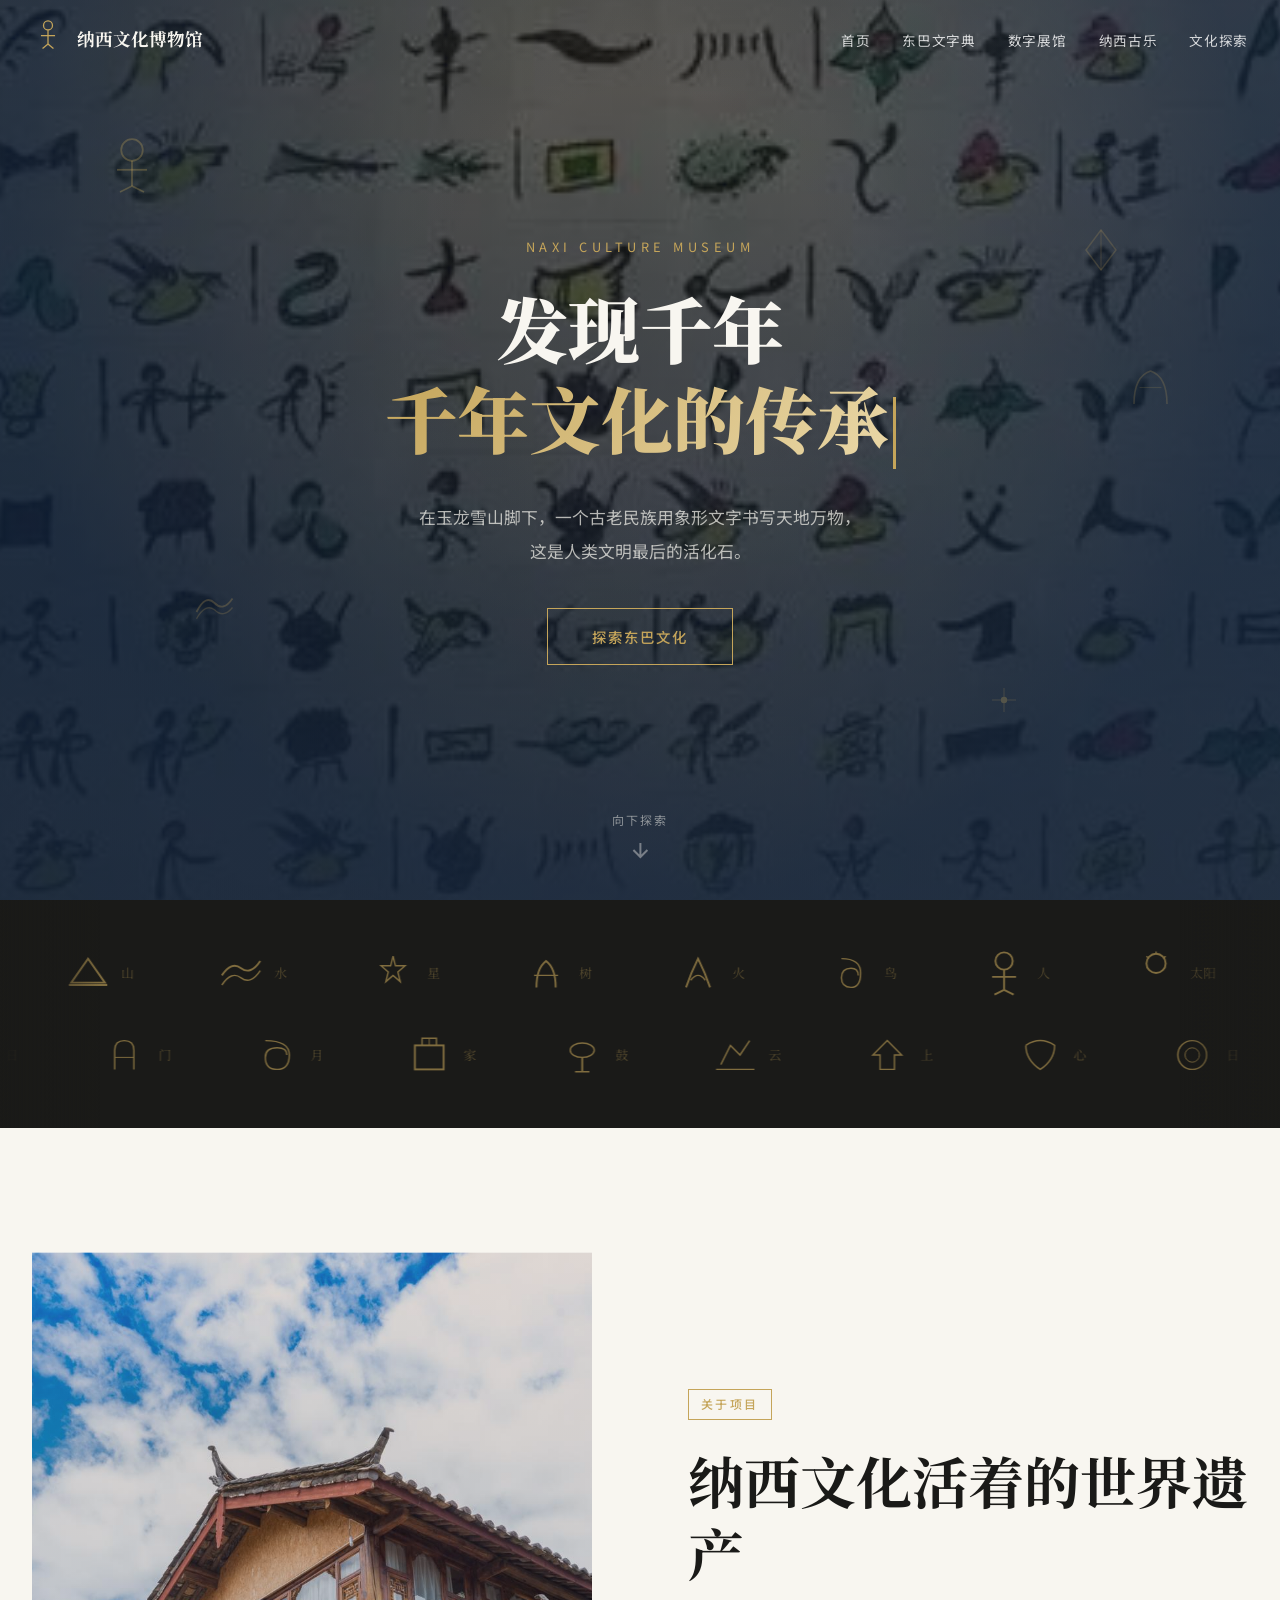
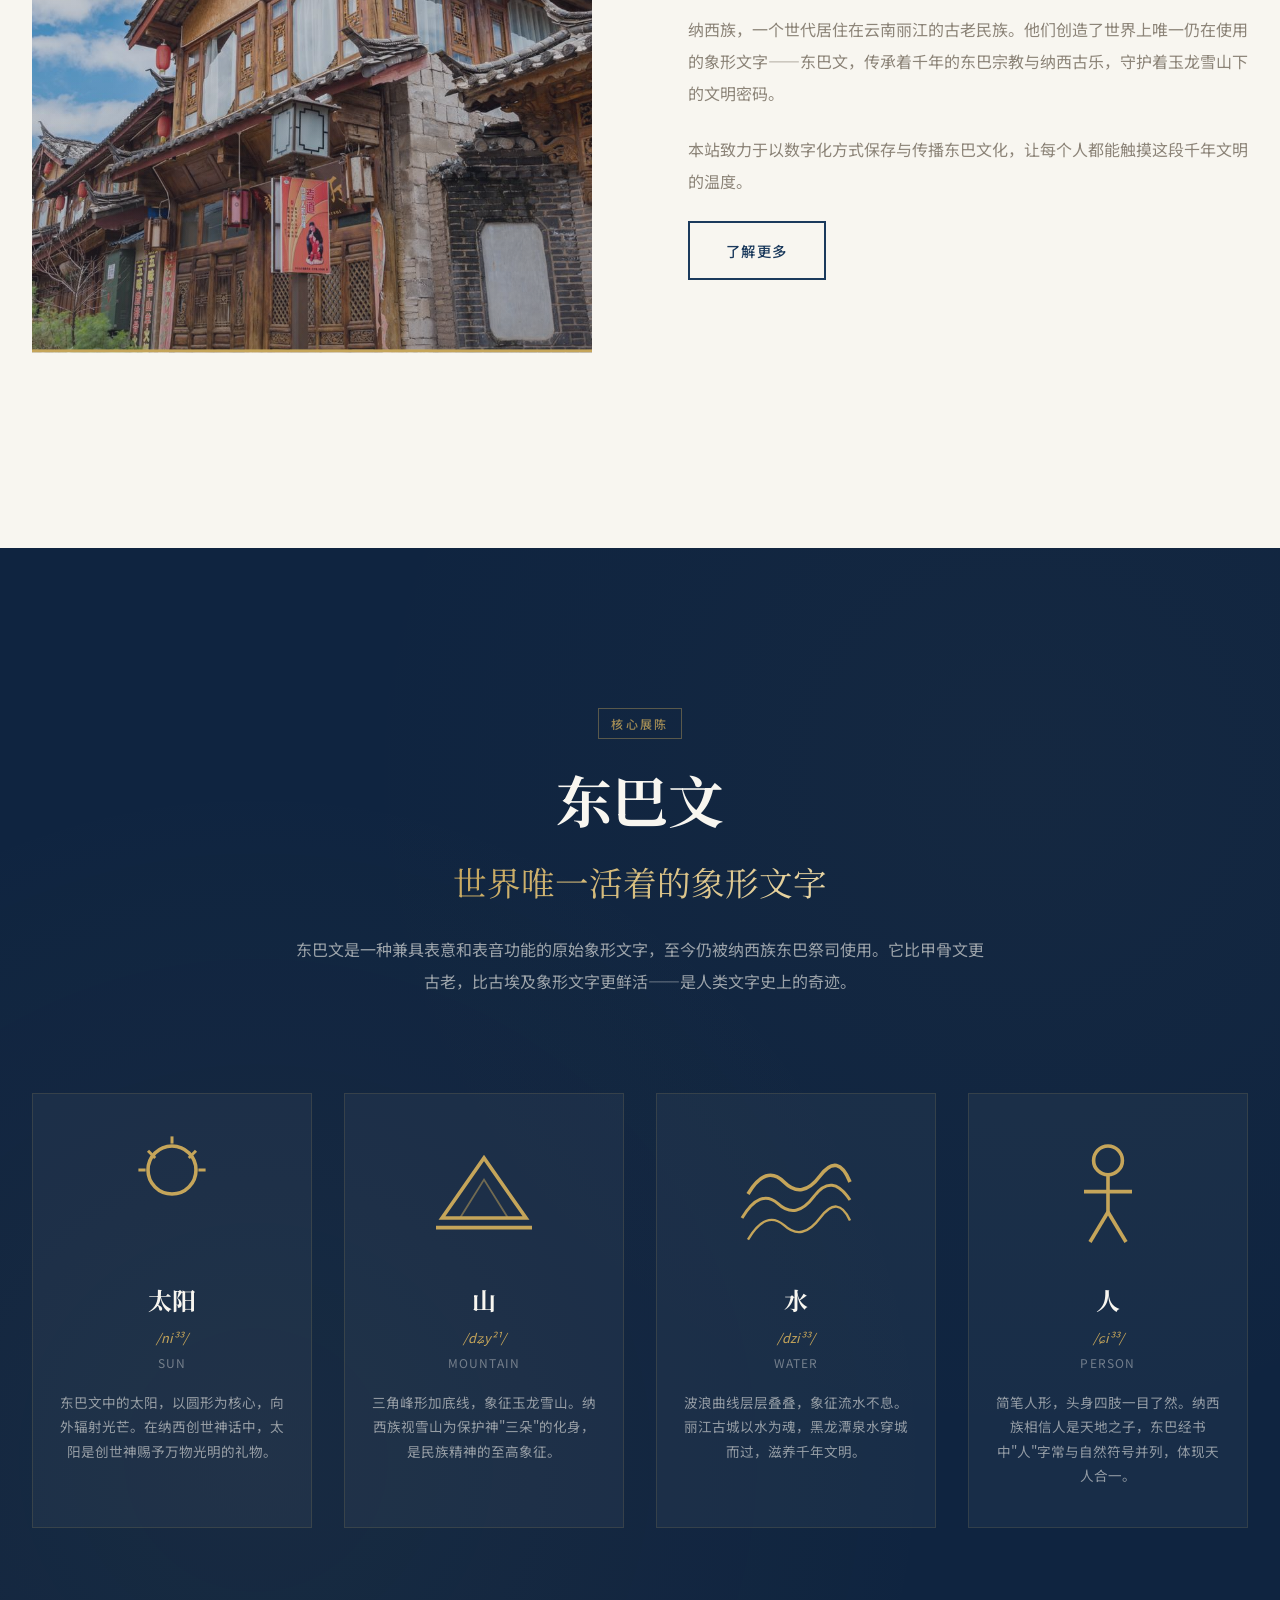
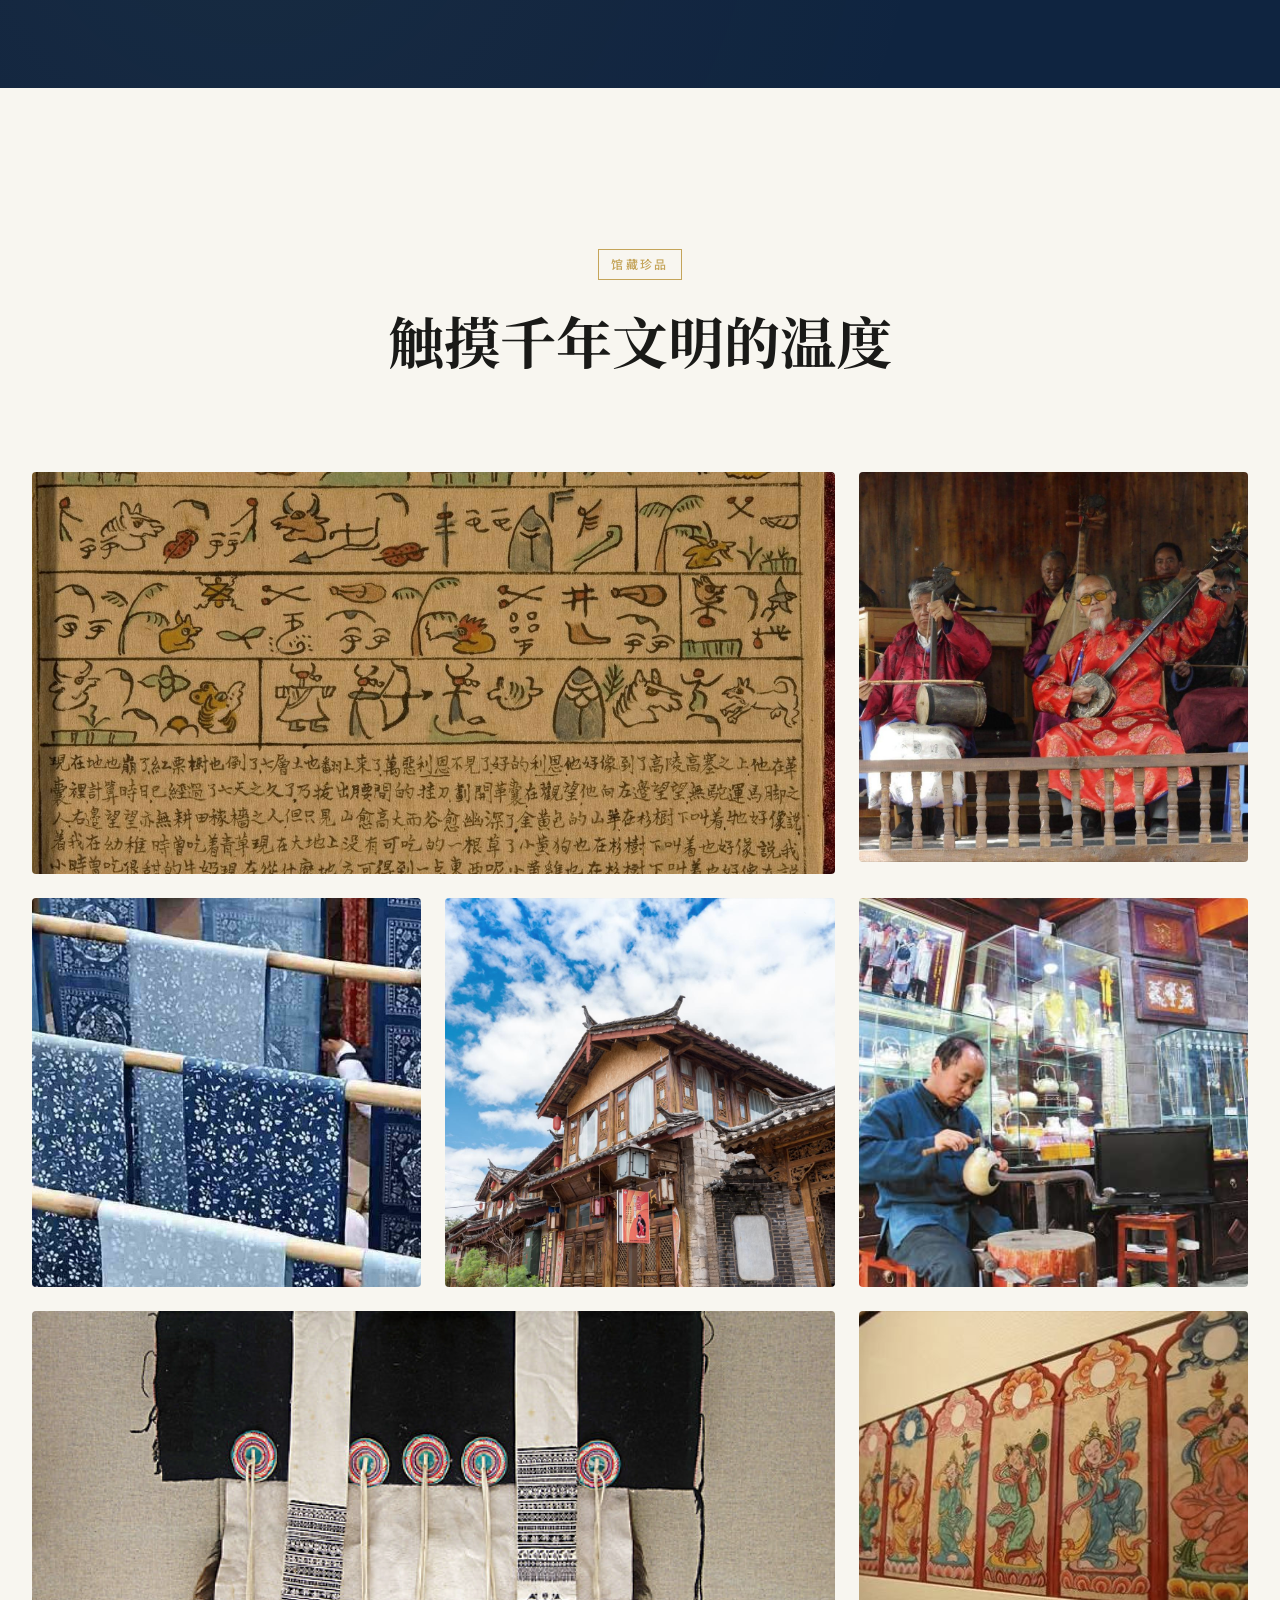
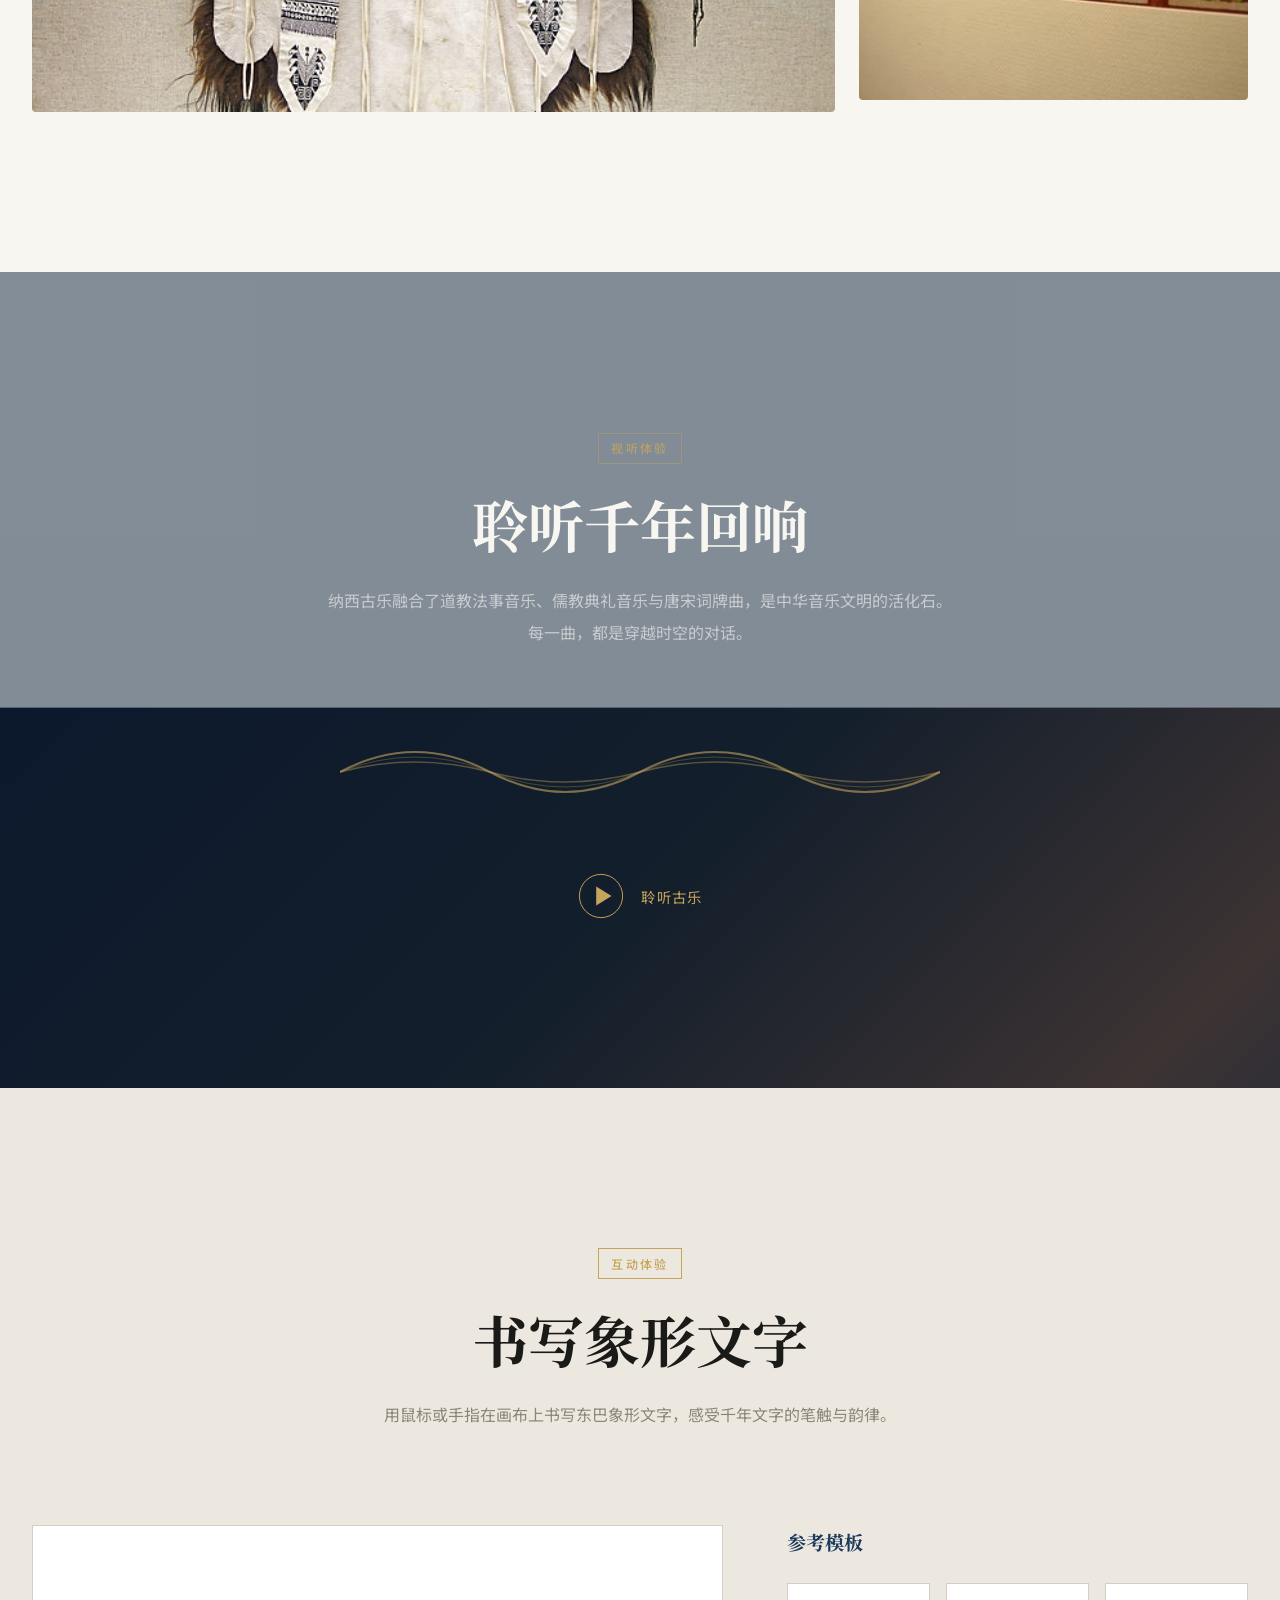
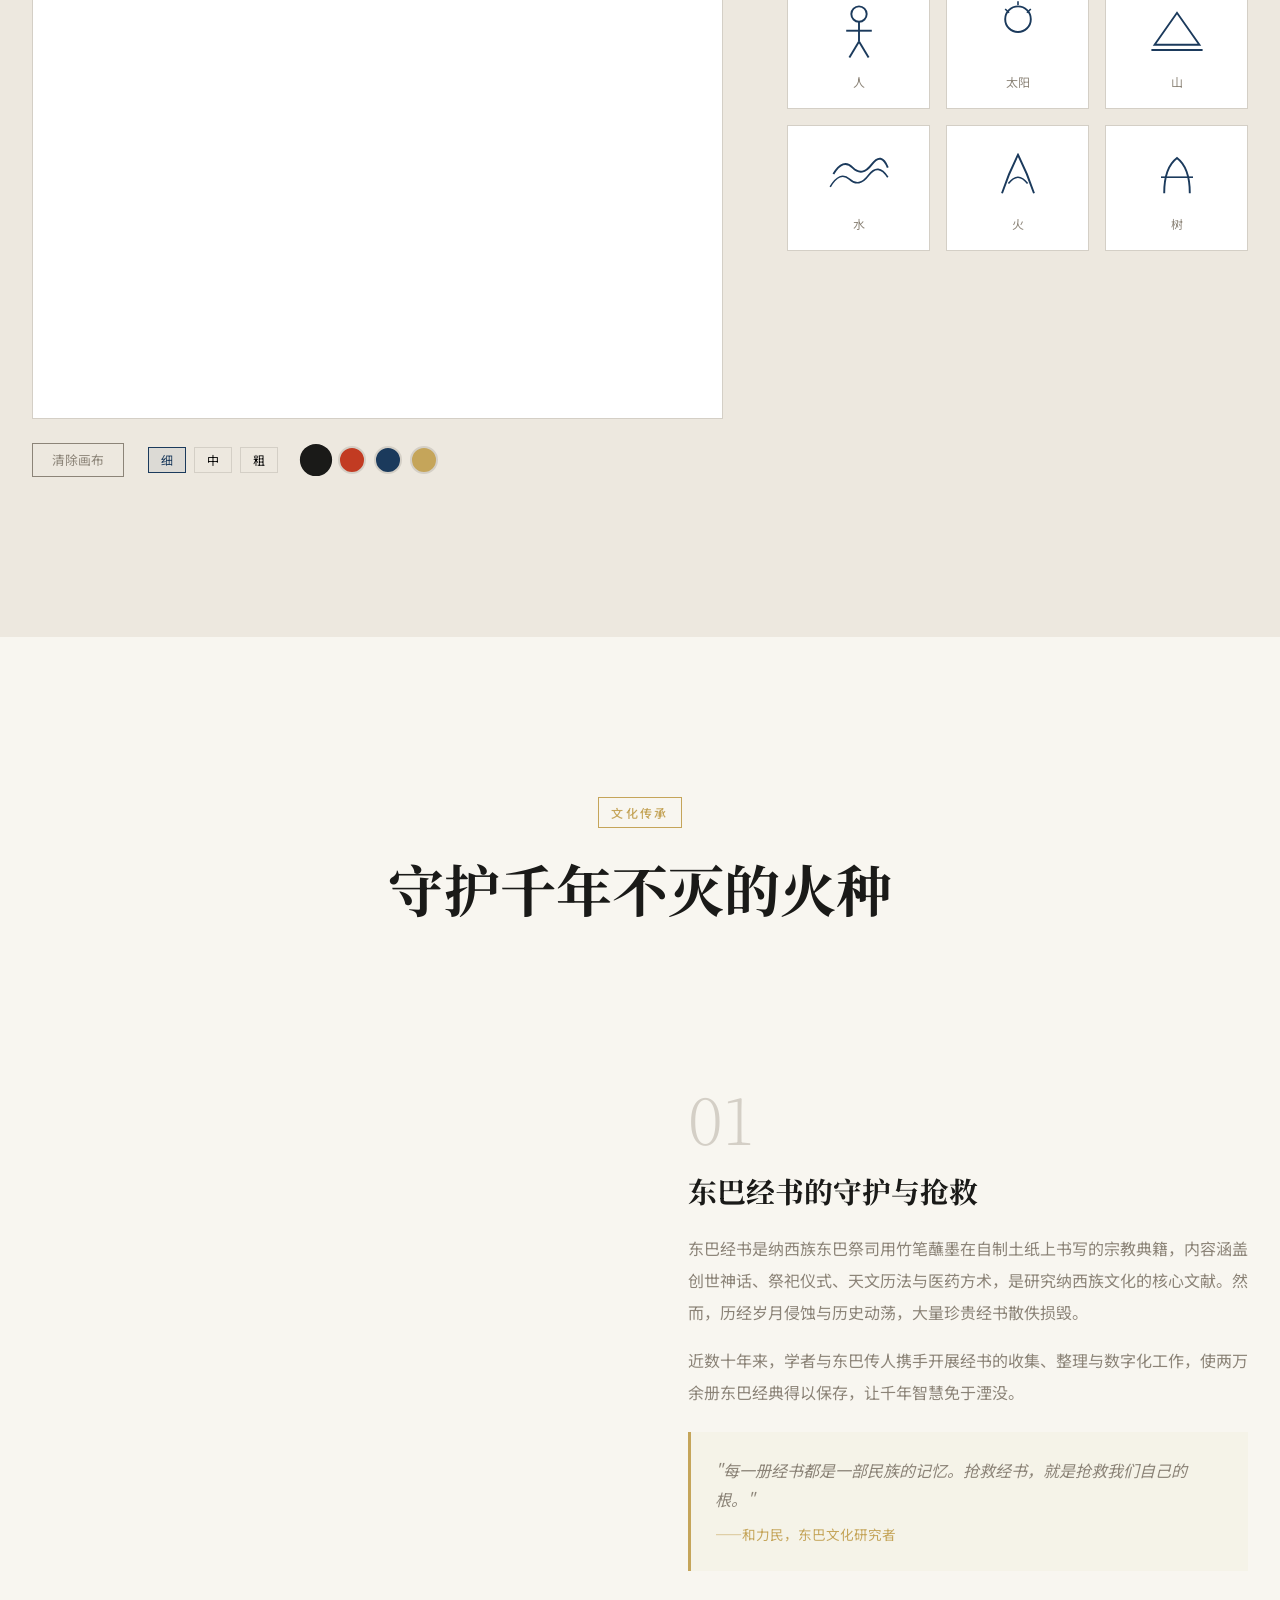
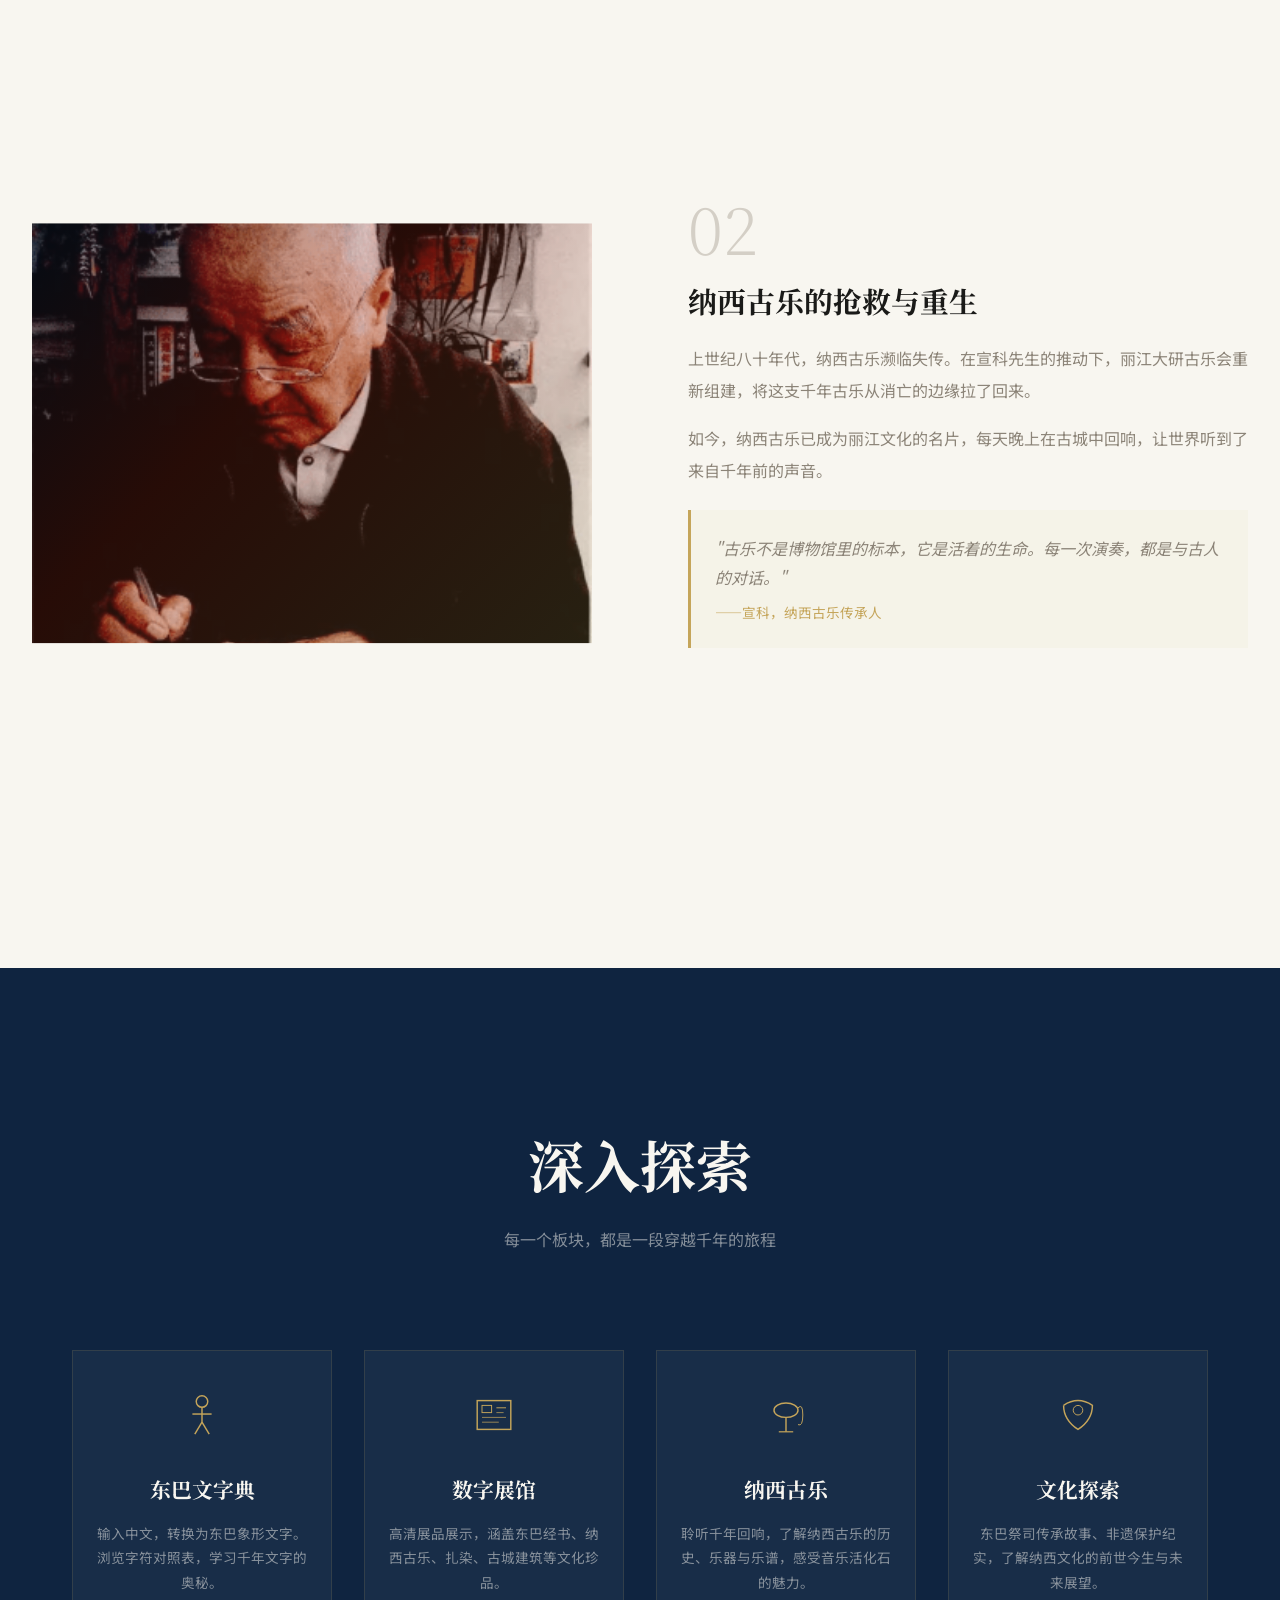
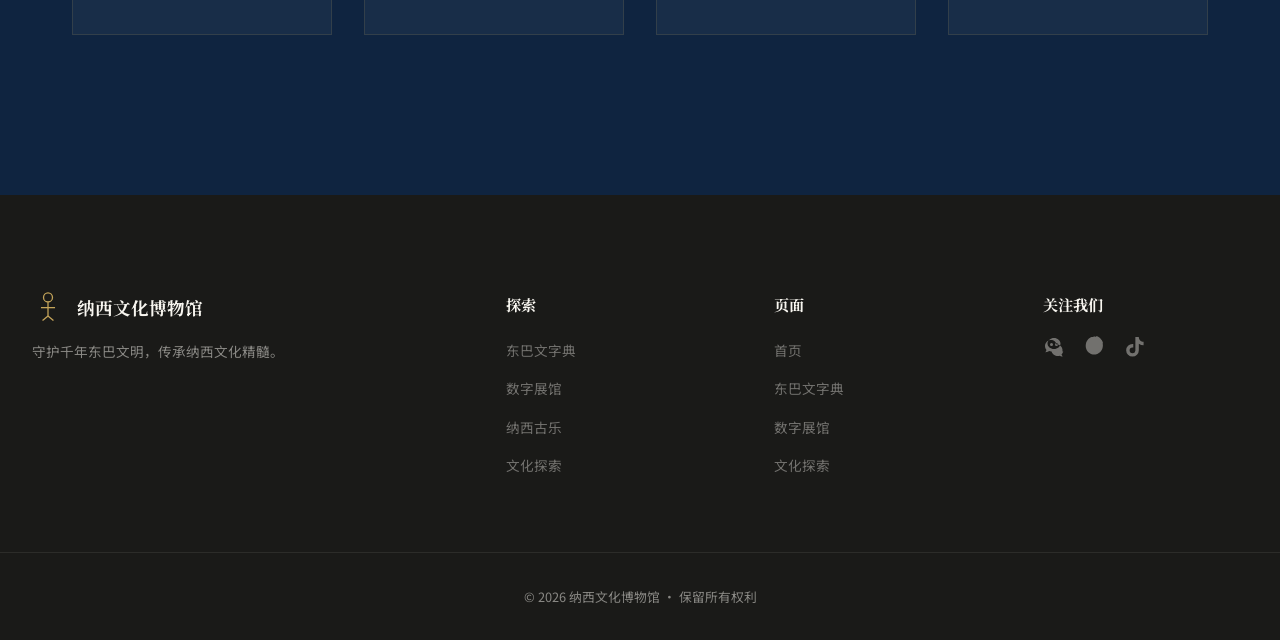
==== commit 59156b70: "Refactor code structure for improved readability and maintainability" ====
--- a/index.html
+++ b/index.html
@@ -116,7 +116,7 @@
       <p class="hero-subtitle anim-fade" data-delay="0">NAXI CULTURE MUSEUM</p>
       <h1 class="hero-title">
         <span class="hero-title-line anim-fade" data-delay="200">发现千年</span>
-        <span class="hero-title-line anim-fade" data-delay="400">活着的象形文字</span>
+        <span class="hero-title-line anim-fade gradient-text" data-delay="400" id="heroTyping"></span>
       </h1>
       <p class="hero-desc anim-fade" data-delay="600">在玉龙雪山脚下，一个古老民族用象形文字书写天地万物，<br>这是人类文明最后的活化石。</p>
       <a href="dictionary.html" class="hero-cta anim-fade" data-delay="800">探索东巴文化</a>
@@ -188,7 +188,7 @@
       </div>
       <div class="about-text anim-slide-right">
         <span class="section-tag">关于项目</span>
-        <h2 class="section-title">纳西文化<br>活着的世界遗产</h2>
+        <h2 class="section-title scroll-reveal-text">纳西文化<br>活着的世界遗产</h2>
         <p class="about-desc">纳西族，一个世代居住在云南丽江的古老民族。他们创造了世界上唯一仍在使用的象形文字——东巴文，传承着千年的东巴宗教与纳西古乐，守护着玉龙雪山下的文明密码。</p>
         <p class="about-desc">本站致力于以数字化方式保存与传播东巴文化，让每个人都能触摸这段千年文明的温度。</p>
         <a href="dictionary.html" class="btn-primary">了解更多</a>
@@ -202,7 +202,7 @@
     <div class="dongba-container">
       <div class="dongba-header anim-fade-up">
         <span class="section-tag section-tag-light">核心展陈</span>
-        <h2 class="section-title section-title-light">东巴文<br><span class="title-accent">世界唯一活着的象形文字</span></h2>
+        <h2 class="section-title section-title-light">东巴文<br><span class="title-accent gradient-text">世界唯一活着的象形文字</span></h2>
         <p class="dongba-intro">东巴文是一种兼具表意和表音功能的原始象形文字，至今仍被纳西族东巴祭司使用。它比甲骨文更古老，比古埃及象形文字更鲜活——是人类文字史上的奇迹。</p>
       </div>
 
--- a/css/style.css
+++ b/css/style.css
@@ -341,7 +341,7 @@
       rgba(27,58,92,0.3) 70%,
       rgba(248,246,240,0.2) 100%
     ),
-    url('../古城建筑/木楼/古城木楼2.jpg') center/cover no-repeat;
+    url('../东巴文化/东巴象形文字/东巴象形文字.jpg') center/cover no-repeat;
   animation: kenBurns 25s ease-in-out infinite alternate;
 }
 @keyframes kenBurns {
@@ -402,6 +402,21 @@
   margin-bottom: 2rem;
 }
 .hero-title-line { display: block; }
+
+/* 打字机效果 */
+.typewriter-cursor {
+  display: inline-block;
+  width: 3px;
+  height: 1em;
+  background: var(--color-gold);
+  margin-left: 4px;
+  vertical-align: text-bottom;
+  animation: cursorBlink 0.7s step-end infinite;
+}
+@keyframes cursorBlink {
+  0%, 100% { opacity: 1; }
+  50% { opacity: 0; }
+}
 .hero-desc {
   font-size: 1.05rem;
   color: rgba(248,246,240,0.7);
@@ -449,8 +464,27 @@
 /* ==================== Section 2: Marquee ==================== */
 .dongba-marquee {
   background: var(--color-dark);
-  padding: 1.5rem 0;
+  padding: 2rem 0;
   overflow: hidden;
+  position: relative;
+}
+.dongba-marquee::before,
+.dongba-marquee::after {
+  content: '';
+  position: absolute;
+  top: 0;
+  bottom: 0;
+  width: 100px;
+  z-index: 2;
+  pointer-events: none;
+}
+.dongba-marquee::before {
+  left: 0;
+  background: linear-gradient(90deg, var(--color-dark), transparent);
+}
+.dongba-marquee::after {
+  right: 0;
+  background: linear-gradient(-90deg, var(--color-dark), transparent);
 }
 .marquee-row {
   display: flex;
@@ -468,15 +502,35 @@
   flex-shrink: 0;
   margin-right: 3rem;
   color: var(--color-gold);
-  opacity: 0.7;
-  transition: opacity 0.3s;
+  opacity: 0.6;
+  transition: all 0.4s var(--ease-out);
+  padding: 0.5rem 1rem;
+  border: 1px solid transparent;
+  border-radius: 4px;
 }
 .marquee-row:hover .marquee-item {
   opacity: 1;
+}
+.marquee-item:hover {
+  opacity: 1 !important;
+  border-color: rgba(197,165,90,0.3);
+  background: rgba(197,165,90,0.05);
+  transform: scale(1.05);
+}
+.marquee-item svg {
+  transition: transform 0.4s var(--ease-out);
+}
+.marquee-item:hover svg {
+  transform: rotate(10deg);
+  filter: drop-shadow(0 0 8px rgba(197,165,90,0.5));
 }
 .marquee-item span {
   font-size: 0.8rem;
   opacity: 0.6;
+  font-family: var(--font-serif);
+}
+.marquee-item:hover span {
+  opacity: 1;
 }
 
 /* ==================== Section 3: About ==================== */
@@ -582,19 +636,30 @@
   content: '';
   position: absolute;
   inset: 0;
-  background: linear-gradient(135deg, rgba(197,165,90,0.05), transparent);
+  background: linear-gradient(135deg, rgba(197,165,90,0.1), transparent);
   opacity: 0;
   transition: opacity 0.5s;
 }
+.dongba-card::after {
+  content: '';
+  position: absolute;
+  top: 0;
+  left: -100%;
+  width: 100%;
+  height: 100%;
+  background: linear-gradient(90deg, transparent, rgba(197,165,90,0.1), transparent);
+  transition: left 0.6s ease;
+}
 .dongba-card:hover {
-  transform: translateY(-5px);
-  border-color: rgba(197,165,90,0.4);
-  box-shadow: 0 20px 60px rgba(0,0,0,0.3);
+  transform: translateY(-8px) scale(1.02);
+  border-color: rgba(197,165,90,0.5);
+  box-shadow: 0 25px 60px rgba(0,0,0,0.4), 0 0 30px rgba(197,165,90,0.1);
 }
 .dongba-card:hover::before { opacity: 1; }
+.dongba-card:hover::after { left: 100%; }
 .dongba-card:hover .dongba-card-symbol svg {
-  transform: rotate(5deg);
-  filter: drop-shadow(0 0 12px rgba(197,165,90,0.4));
+  transform: rotate(10deg) scale(1.1);
+  filter: drop-shadow(0 0 15px rgba(197,165,90,0.6));
 }
 .dongba-card-symbol {
   margin-bottom: 1.5rem;
@@ -654,6 +719,7 @@
   overflow: hidden;
   cursor: pointer;
   aspect-ratio: 1;
+  border-radius: 4px;
 }
 .gallery-item-wide {
   grid-column: span 2;
@@ -662,21 +728,23 @@
 .gallery-img {
   width: 100%;
   height: 100%;
-  transition: transform 0.6s var(--ease-out);
+  transition: transform 0.8s var(--ease-out), filter 0.6s ease;
+  filter: saturate(0.85);
 }
 .gallery-item:hover .gallery-img {
-  transform: scale(1.05);
+  transform: scale(1.08);
+  filter: saturate(1.1);
 }
 .gallery-overlay {
   position: absolute;
   inset: 0;
-  background: linear-gradient(180deg, transparent 30%, rgba(15,36,64,0.85) 100%);
+  background: linear-gradient(180deg, transparent 20%, rgba(15,36,64,0.9) 100%);
   display: flex;
   flex-direction: column;
   justify-content: flex-end;
   padding: 2rem;
   opacity: 0;
-  transition: opacity 0.4s var(--ease-out);
+  transition: opacity 0.5s var(--ease-out);
 }
 .gallery-item:hover .gallery-overlay { opacity: 1; }
 .gallery-overlay h3 {
@@ -684,18 +752,31 @@
   font-size: 1.3rem;
   color: var(--color-snow);
   margin-bottom: 0.5rem;
-  transform: translateY(10px);
-  transition: transform 0.4s var(--ease-out) 0.1s;
+  transform: translateY(15px);
+  transition: transform 0.5s var(--ease-out) 0.1s;
 }
 .gallery-item:hover .gallery-overlay h3 { transform: translateY(0); }
 .gallery-overlay p {
   font-size: 0.85rem;
   color: rgba(248,246,240,0.7);
   line-height: 1.6;
-  transform: translateY(10px);
-  transition: transform 0.4s var(--ease-out) 0.2s;
+  transform: translateY(15px);
+  transition: transform 0.5s var(--ease-out) 0.2s;
 }
 .gallery-item:hover .gallery-overlay p { transform: translateY(0); }
+.gallery-overlay::before {
+  content: '';
+  position: absolute;
+  top: 1rem;
+  right: 1rem;
+  width: 30px;
+  height: 30px;
+  border-top: 2px solid var(--color-gold);
+  border-right: 2px solid var(--color-gold);
+  transform: scale(0);
+  transition: transform 0.4s var(--ease-out) 0.3s;
+}
+.gallery-item:hover .gallery-overlay::before { transform: scale(1); }
 
 /* Gallery placeholder backgrounds — real images with gradient fallback */
 .placeholder-dongba-script {
@@ -1101,33 +1182,52 @@
   background: rgba(248,246,240,0.04);
   border: 1px solid rgba(197,165,90,0.15);
   transition: all 0.5s var(--ease-out);
+  position: relative;
+  overflow: hidden;
+}
+.explore-card::before {
+  content: '';
+  position: absolute;
+  top: 0;
+  left: 0;
+  right: 0;
+  height: 3px;
+  background: linear-gradient(90deg, transparent, var(--color-gold), transparent);
+  transform: scaleX(0);
+  transition: transform 0.5s var(--ease-out);
 }
 .explore-card:hover {
-  transform: translateY(-8px);
+  transform: translateY(-10px);
   border-color: rgba(197,165,90,0.5);
-  box-shadow: 0 20px 60px rgba(0,0,0,0.3);
-  background: rgba(248,246,240,0.07);
-}
+  box-shadow: 0 25px 60px rgba(0,0,0,0.4);
+  background: rgba(248,246,240,0.08);
+}
+.explore-card:hover::before { transform: scaleX(1); }
 .explore-card-icon {
   margin-bottom: 1.5rem;
 }
 .explore-card-icon svg {
-  transition: transform 0.5s var(--ease-out);
+  transition: all 0.5s var(--ease-out);
 }
 .explore-card:hover .explore-card-icon svg {
-  transform: scale(1.15);
+  transform: scale(1.2) rotate(5deg);
+  filter: drop-shadow(0 0 20px rgba(197,165,90,0.5));
 }
 .explore-card h3 {
   font-family: var(--font-serif);
   font-size: 1.3rem;
   color: var(--color-snow);
   margin-bottom: 0.8rem;
-}
+  transition: color 0.3s;
+}
+.explore-card:hover h3 { color: var(--color-gold); }
 .explore-card p {
   font-size: 0.85rem;
   color: rgba(248,246,240,0.5);
   line-height: 1.8;
-}
+  transition: color 0.3s;
+}
+.explore-card:hover p { color: rgba(248,246,240,0.7); }
 
 /* ==================== Sub-page Common ==================== */
 .page-hero {
@@ -1299,6 +1399,60 @@
 .anim-pop.visible {
   opacity: 1;
   transform: translate(0) scale(1);
+}
+
+/* 文字聚焦效果 */
+.focus-text-container {
+  display: flex;
+  gap: 0.5em;
+  justify-content: center;
+  align-items: center;
+  flex-wrap: wrap;
+}
+.focus-word {
+  font-size: clamp(1.5rem, 4vw, 3rem);
+  font-weight: 700;
+  color: var(--color-snow);
+  transition: filter 0.4s ease, color 0.4s ease;
+  cursor: default;
+}
+.focus-word.blur {
+  filter: blur(4px);
+  opacity: 0.4;
+}
+.focus-word.active {
+  filter: blur(0);
+  opacity: 1;
+  color: var(--color-gold);
+}
+
+/* 滚动揭示动画 */
+.scroll-reveal-text {
+  overflow: hidden;
+}
+.scroll-reveal-word {
+  display: inline-block;
+  opacity: 0;
+  transform: translateY(40px) rotate(3deg);
+  transition: opacity 0.6s ease, transform 0.6s ease;
+}
+.scroll-reveal-word.visible {
+  opacity: 1;
+  transform: translateY(0) rotate(0);
+}
+
+/* 渐变文字效果 */
+.gradient-text {
+  background: linear-gradient(135deg, var(--color-gold) 0%, #e8d5a3 50%, var(--color-gold) 100%);
+  background-size: 200% auto;
+  -webkit-background-clip: text;
+  background-clip: text;
+  -webkit-text-fill-color: transparent;
+  animation: gradientShift 3s ease-in-out infinite;
+}
+@keyframes gradientShift {
+  0%, 100% { background-position: 0% center; }
+  50% { background-position: 100% center; }
 }
 
 /* ==================== Responsive ==================== */
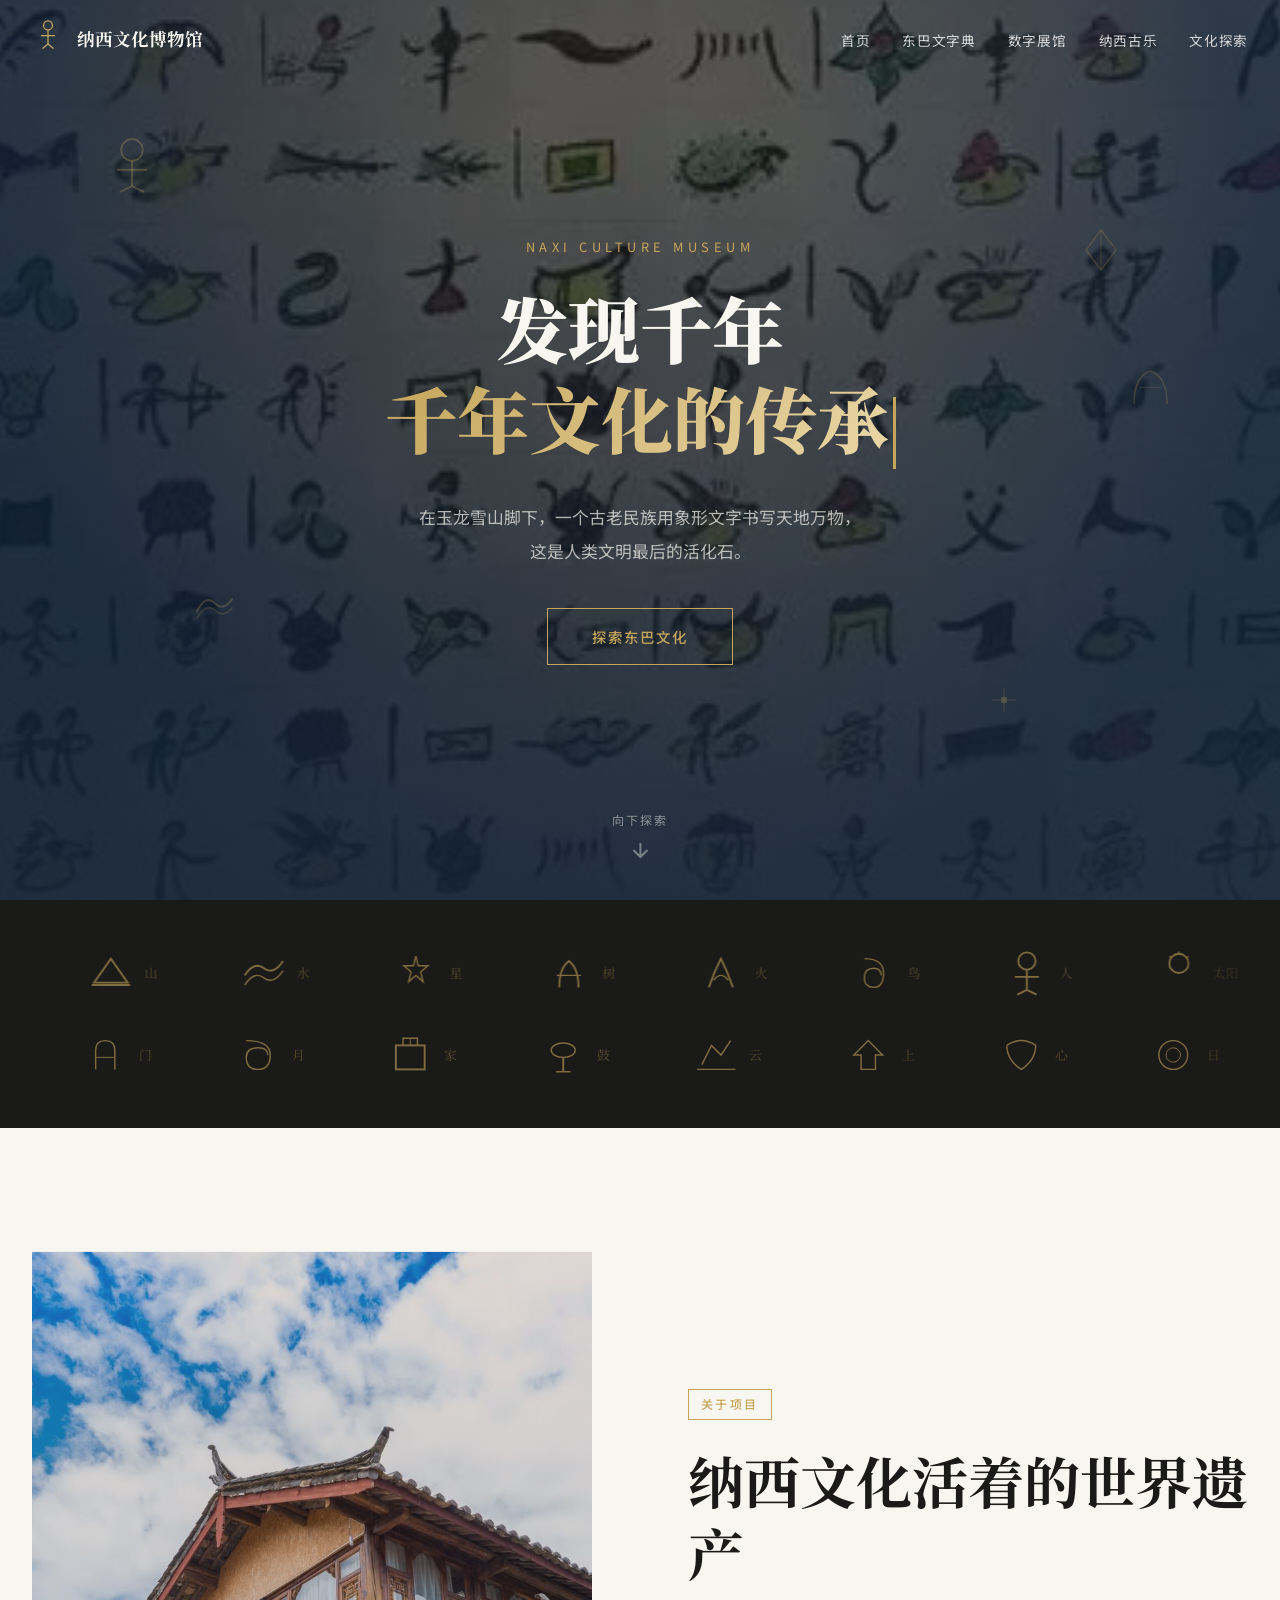
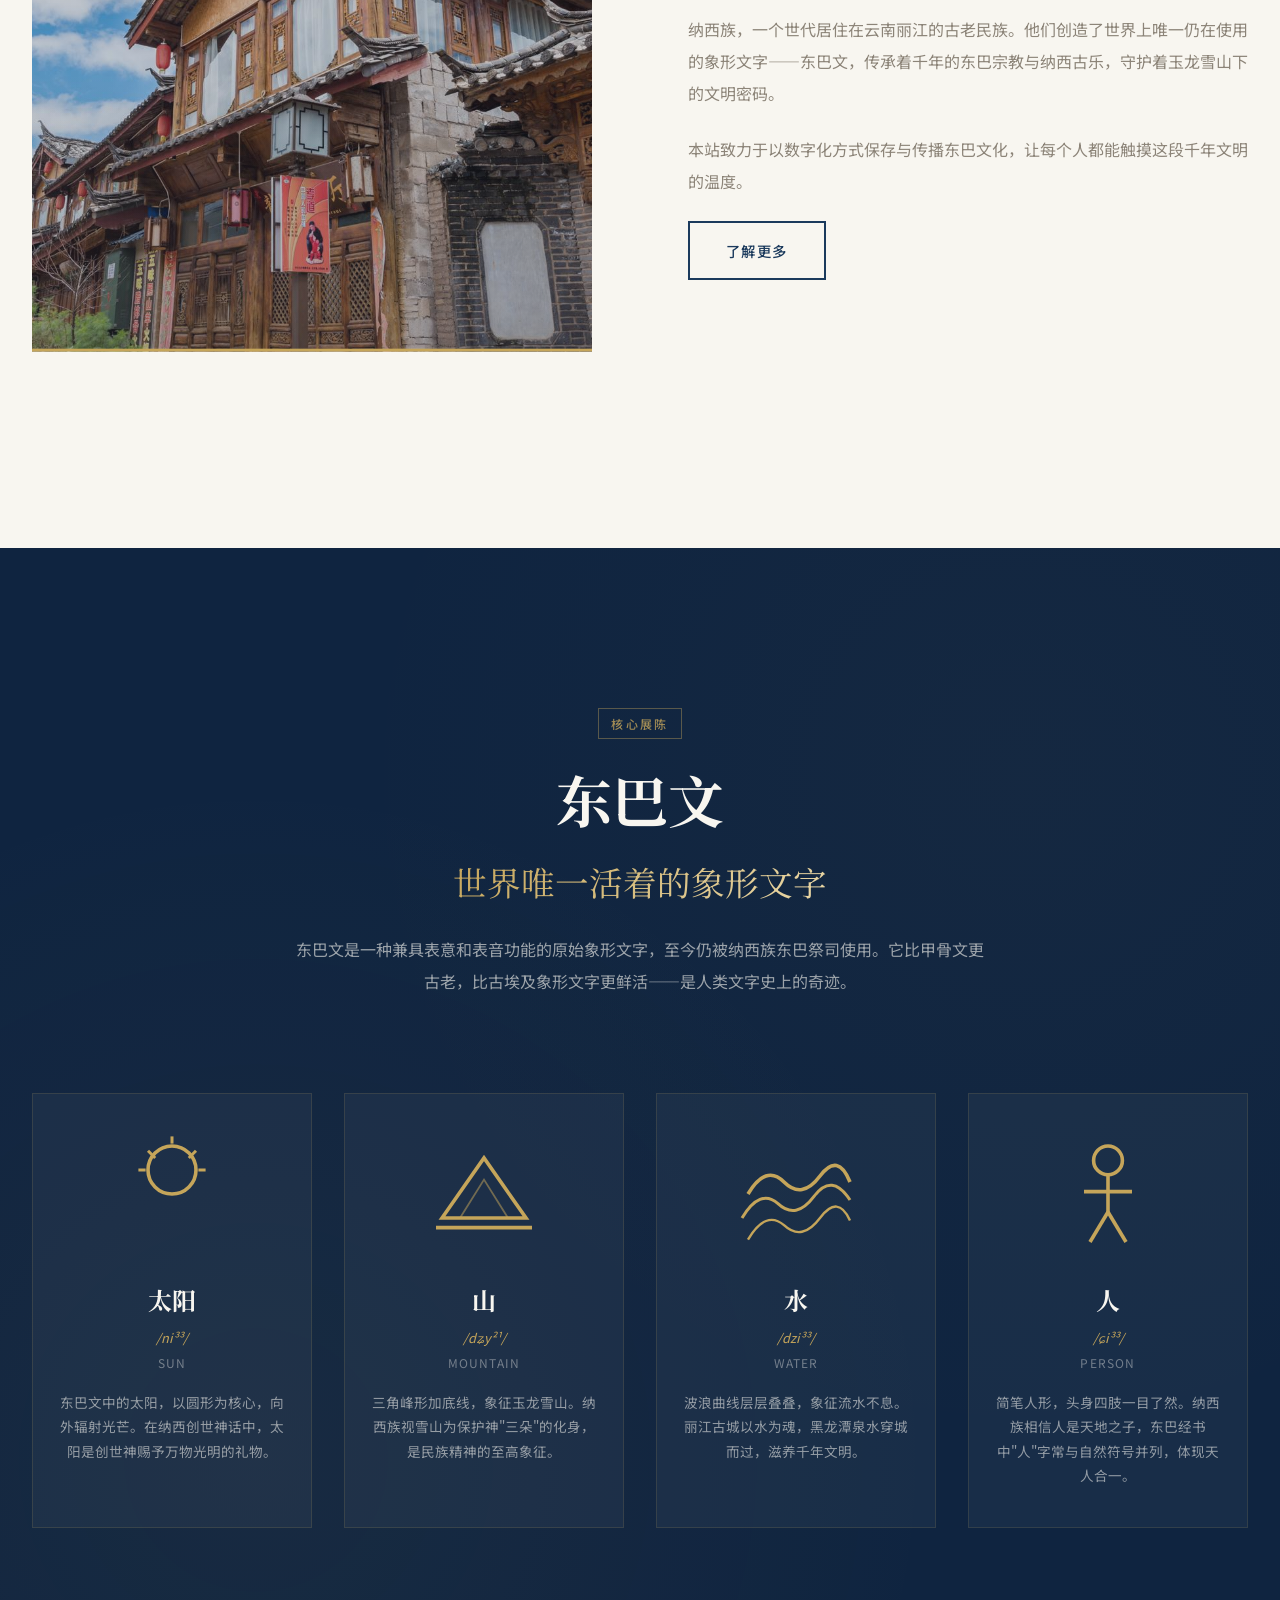
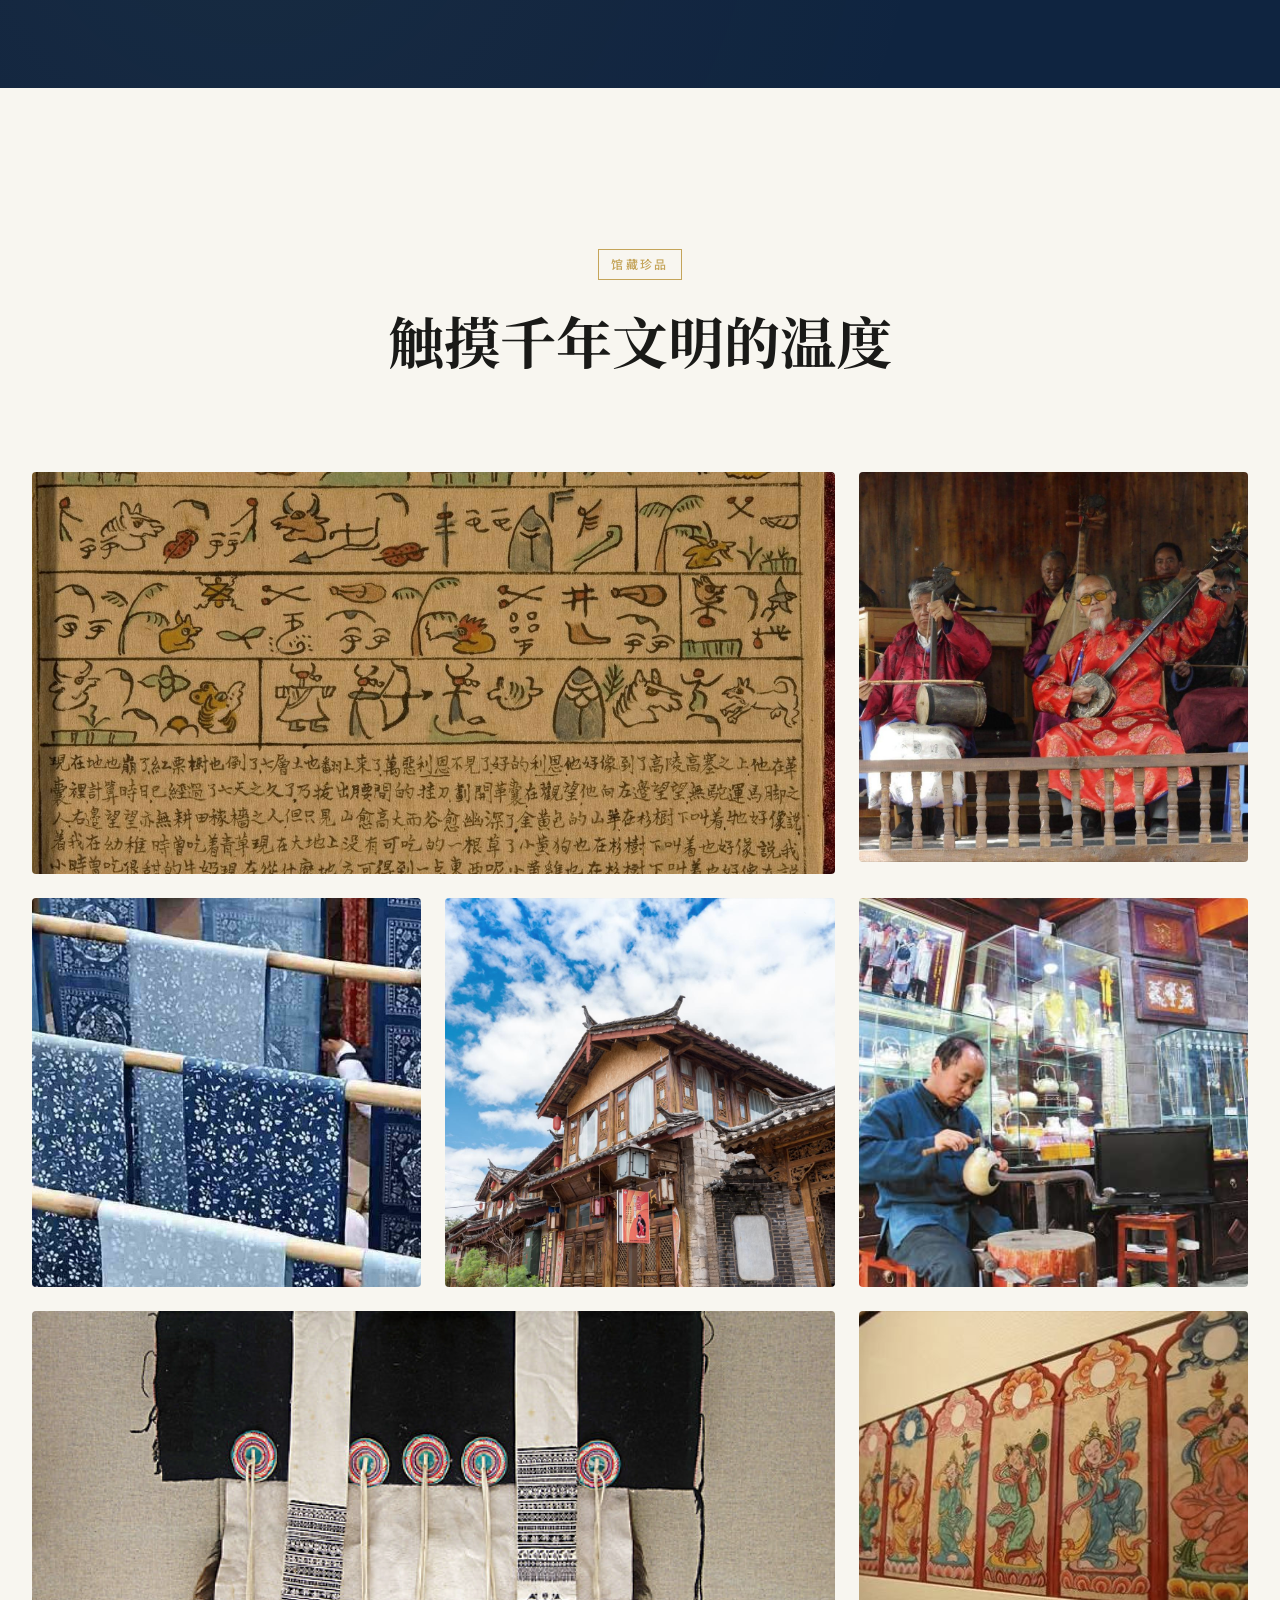
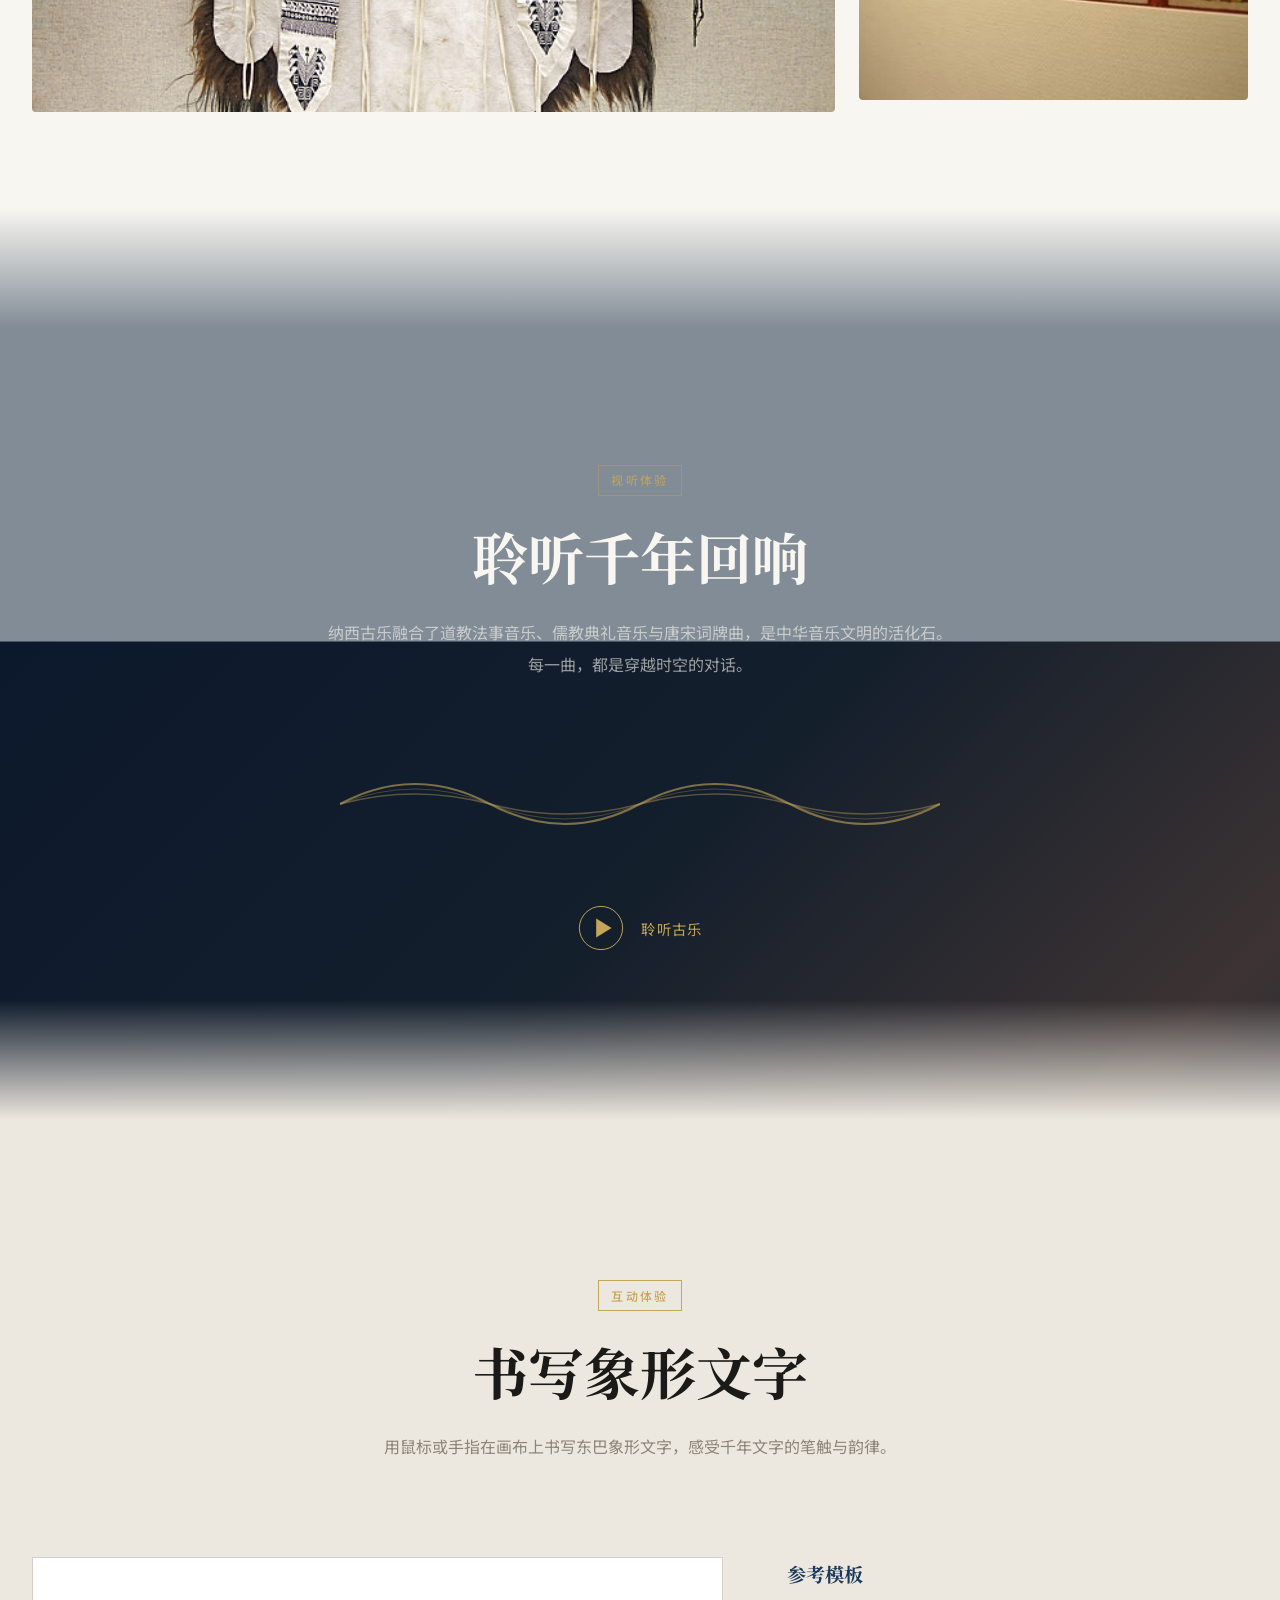
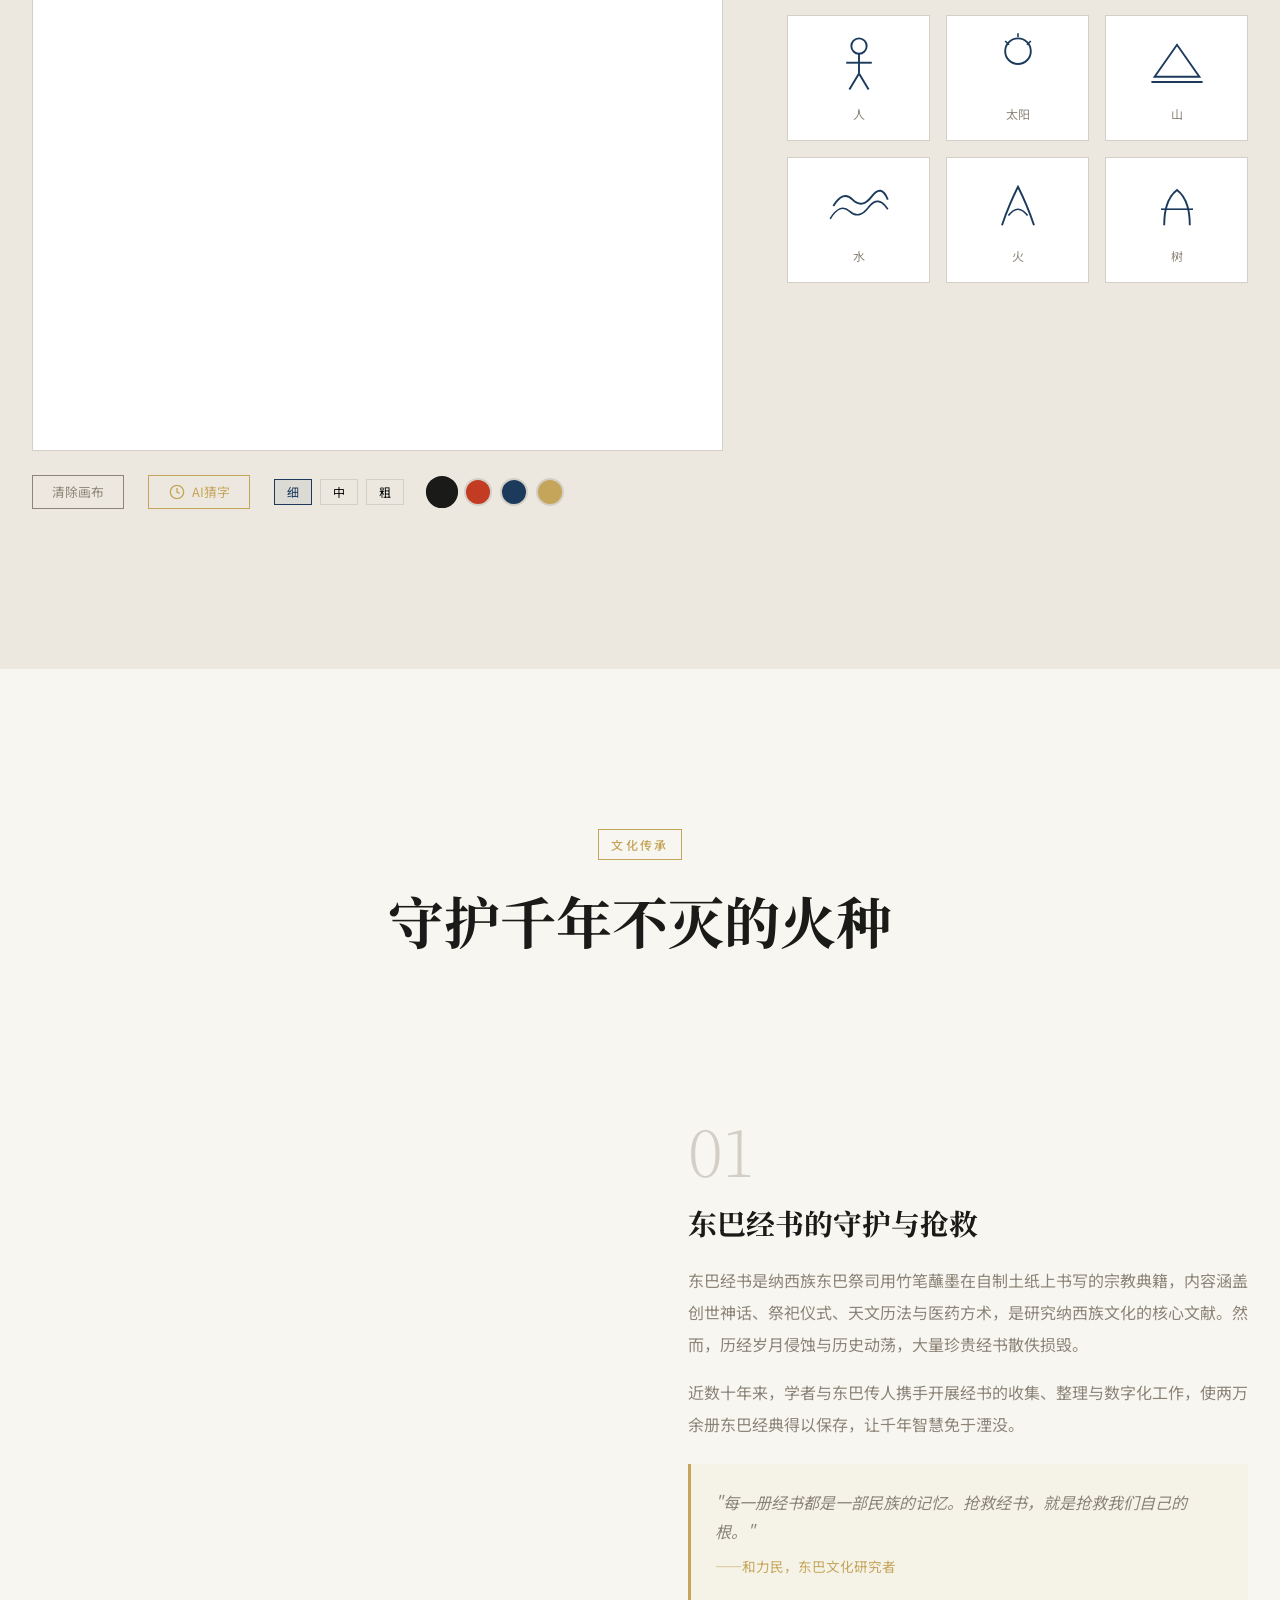
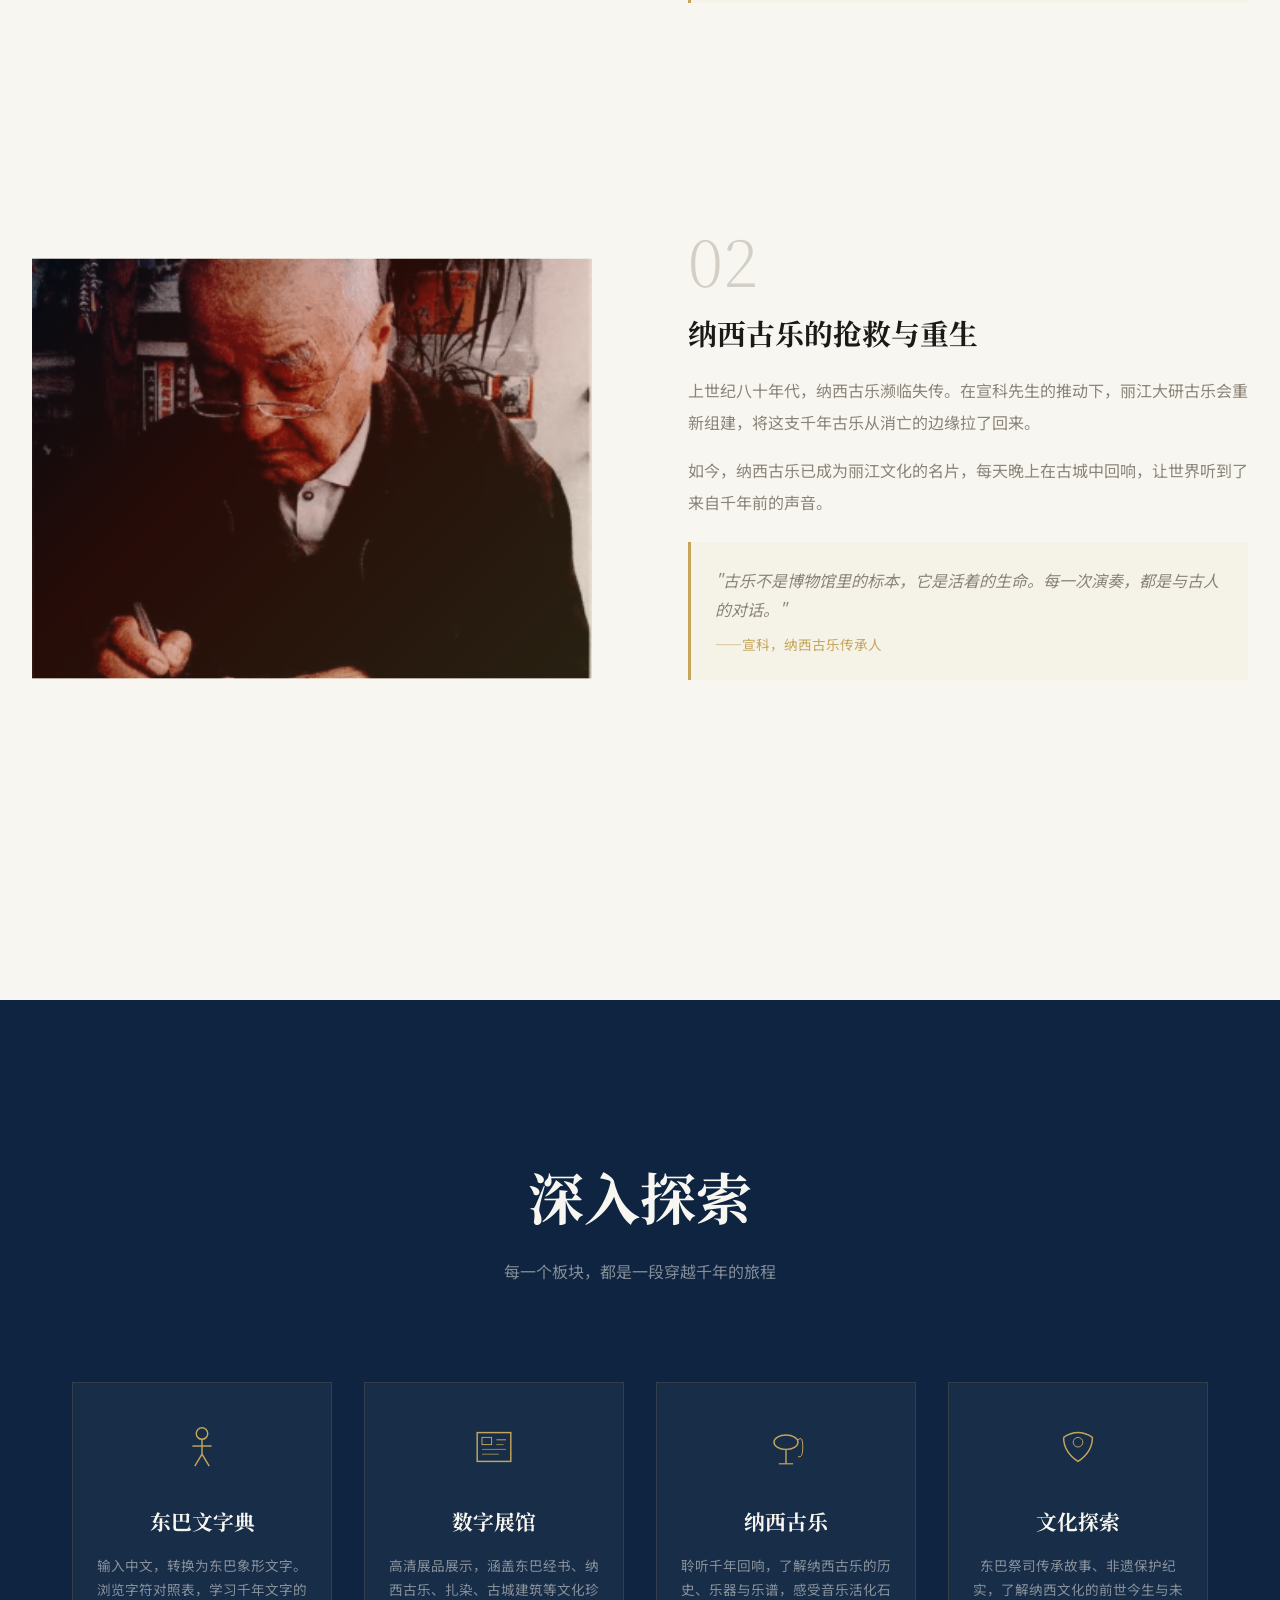
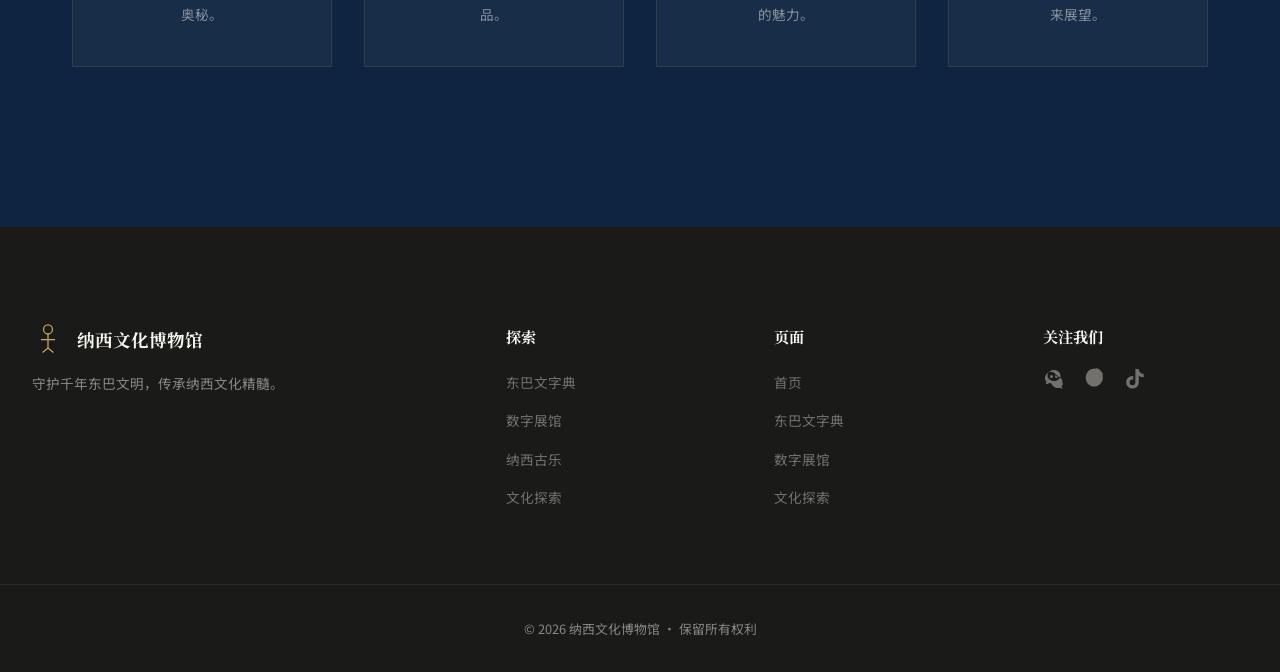
==== commit 4fa8be65: "feat: 添加AI识别功能，支持东巴文字识别并展示结果" ====
--- a/index.html
+++ b/index.html
@@ -119,7 +119,7 @@
         <span class="hero-title-line anim-fade gradient-text" data-delay="400" id="heroTyping"></span>
       </h1>
       <p class="hero-desc anim-fade" data-delay="600">在玉龙雪山脚下，一个古老民族用象形文字书写天地万物，<br>这是人类文明最后的活化石。</p>
-      <a href="dictionary.html" class="hero-cta anim-fade" data-delay="800">探索东巴文化</a>
+      <a href="#about" class="hero-cta anim-fade" data-delay="800">探索东巴文化</a>
     </div>
 
     <div class="hero-scroll-indicator">
@@ -391,6 +391,10 @@
           <canvas id="dongbaCanvas" width="700" height="500"></canvas>
           <div class="canvas-controls">
             <button class="canvas-btn" id="canvasClear">清除画布</button>
+            <button class="canvas-btn canvas-btn-ai" id="canvasRecognize">
+              <svg width="16" height="16" viewBox="0 0 24 24" fill="none" stroke="currentColor" stroke-width="2" style="vertical-align:middle;margin-right:4px;"><path d="M12 2a10 10 0 1 0 10 10A10 10 0 0 0 12 2z"/><path d="M12 6v6l4 2"/></svg>
+              AI猜字
+            </button>
             <div class="brush-sizes">
               <button class="brush-btn active" data-size="3">细</button>
               <button class="brush-btn" data-size="6">中</button>
@@ -402,6 +406,14 @@
               <button class="ink-btn" data-color="#1B3A5C" style="background:#1B3A5C"></button>
               <button class="ink-btn" data-color="#C5A55A" style="background:#C5A55A"></button>
             </div>
+          </div>
+          <!-- AI识别结果 -->
+          <div class="ai-result" id="aiResult" style="display:none;">
+            <div class="ai-result-header">
+              <span class="ai-result-tag">AI 识别结果</span>
+              <button class="ai-result-close" id="aiResultClose">&times;</button>
+            </div>
+            <div class="ai-result-list" id="aiResultList"></div>
           </div>
         </div>
 
@@ -561,12 +573,61 @@
   </footer>
 
   <!-- Scripts -->
+  <script src="js/dongba-db.js"></script>
   <script src="js/animations.js"></script>
   <script src="js/parallax.js"></script>
   <script src="js/marquee.js"></script>
   <script src="js/canvas-draw.js"></script>
+  <script src="js/ai-recognize.js"></script>
   <script src="js/lightbox.js"></script>
   <script src="js/cursor.js"></script>
   <script src="js/main.js"></script>
+  <script>
+  (function(){
+    var recognizeBtn = document.getElementById('canvasRecognize');
+    var resultPanel = document.getElementById('aiResult');
+    var resultList = document.getElementById('aiResultList');
+    var resultClose = document.getElementById('aiResultClose');
+    var canvas = document.getElementById('dongbaCanvas');
+    if(!recognizeBtn || !canvas) return;
+
+    function renderResults(results) {
+      if (!results || !results.length) {
+        resultList.innerHTML = '<p style="text-align:center;color:var(--color-stone);padding:1rem;">画布为空或未识别到相似字符，请先在画布上书写东巴文字再试。</p>';
+        resultPanel.style.display = 'block';
+        return;
+      }
+      var html = '';
+      results.forEach(function(r, i) {
+        var pct = Math.round(r.confidence * 100);
+        var barColor = pct > 60 ? 'var(--color-indigo)' : pct > 35 ? 'var(--color-gold)' : 'var(--color-vermilion)';
+        html += '<div class="ai-result-item" style="animation-delay:' + (i * 0.1) + 's">';
+        html += '<div class="ai-result-rank">' + (i + 1) + '</div>';
+        html += '<div class="ai-result-char"><svg viewBox="0 0 100 100" width="60" height="60" style="color:var(--color-indigo)">' + r.svg + '</svg></div>';
+        html += '<div class="ai-result-info">';
+        html += '<h4>' + r.cn + ' <span class="ai-result-pinyin">' + r.pinyin + '</span></h4>';
+        html += '<p class="ai-result-en">' + r.en + '</p>';
+        html += '<div class="ai-confidence-bar"><div class="ai-confidence-fill" style="width:' + pct + '%;background:' + barColor + '"></div></div>';
+        html += '<span class="ai-confidence-text">匹配度 ' + pct + '%</span>';
+        html += '</div></div>';
+      });
+      resultList.innerHTML = html;
+      resultPanel.style.display = 'block';
+    }
+
+    recognizeBtn.addEventListener('click', function() {
+      if (typeof RecognizeDongba === 'undefined') return;
+      resultList.innerHTML = '<p style="text-align:center;color:var(--color-gold);padding:1rem;">正在识别中...</p>';
+      resultPanel.style.display = 'block';
+      RecognizeDongba.recognize(canvas).then(renderResults).catch(function() {
+        renderResults([]);
+      });
+    });
+
+    if(resultClose){
+      resultClose.addEventListener('click', function(){ resultPanel.style.display = 'none'; });
+    }
+  })();
+  </script>
 </body>
 </html>
--- a/css/style.css
+++ b/css/style.css
@@ -881,6 +881,30 @@
   align-items: center;
   justify-content: center;
   overflow: hidden;
+  margin-top: -4rem;
+  padding-top: 6rem;
+}
+.music::before {
+  content: '';
+  position: absolute;
+  top: 0;
+  left: 0;
+  right: 0;
+  height: 120px;
+  background: linear-gradient(180deg, var(--color-snow), transparent);
+  z-index: 2;
+  pointer-events: none;
+}
+.music::after {
+  content: '';
+  position: absolute;
+  bottom: 0;
+  left: 0;
+  right: 0;
+  height: 120px;
+  background: linear-gradient(0deg, var(--color-cream), transparent);
+  z-index: 2;
+  pointer-events: none;
 }
 .music-bg {
   position: absolute;
@@ -1002,6 +1026,130 @@
 .canvas-btn:hover {
   border-color: var(--color-indigo);
   color: var(--color-indigo);
+}
+.canvas-btn-ai {
+  border-color: var(--color-gold);
+  color: var(--color-gold);
+  display: inline-flex;
+  align-items: center;
+  gap: 0.2rem;
+}
+.canvas-btn-ai:hover {
+  background: var(--color-gold);
+  color: var(--color-dark);
+  border-color: var(--color-gold);
+}
+
+/* AI识别结果 */
+.ai-result {
+  margin-top: 1.5rem;
+  padding: 1.5rem;
+  background: #fff;
+  border: 1px solid var(--color-mist);
+  border-radius: 8px;
+  position: relative;
+  animation: aiResultIn 0.4s ease;
+}
+@keyframes aiResultIn {
+  from { opacity: 0; transform: translateY(10px); }
+  to { opacity: 1; transform: translateY(0); }
+}
+.ai-result-header {
+  display: flex;
+  justify-content: space-between;
+  align-items: center;
+  margin-bottom: 1rem;
+  padding-bottom: 0.8rem;
+  border-bottom: 1px solid var(--color-cream);
+}
+.ai-result-tag {
+  font-size: 0.75rem;
+  font-weight: 500;
+  letter-spacing: 0.1em;
+  color: var(--color-gold);
+  border: 1px solid var(--color-gold);
+  padding: 0.2em 0.8em;
+  border-radius: 2px;
+}
+.ai-result-close {
+  background: none;
+  border: none;
+  font-size: 1.3rem;
+  color: var(--color-stone);
+  cursor: pointer;
+  transition: color 0.3s;
+  line-height: 1;
+}
+.ai-result-close:hover { color: var(--color-vermilion); }
+.ai-result-item {
+  display: flex;
+  align-items: center;
+  gap: 1rem;
+  padding: 0.8rem;
+  border-radius: 6px;
+  transition: background 0.3s;
+  animation: aiItemIn 0.4s ease both;
+}
+@keyframes aiItemIn {
+  from { opacity: 0; transform: translateX(-10px); }
+  to { opacity: 1; transform: translateX(0); }
+}
+.ai-result-item:hover { background: var(--color-cream); }
+.ai-result-rank {
+  width: 28px;
+  height: 28px;
+  border-radius: 50%;
+  background: var(--color-cream);
+  display: flex;
+  align-items: center;
+  justify-content: center;
+  font-size: 0.75rem;
+  font-weight: 700;
+  color: var(--color-indigo);
+  flex-shrink: 0;
+}
+.ai-result-item:first-child .ai-result-rank {
+  background: var(--color-gold);
+  color: var(--color-dark);
+}
+.ai-result-char {
+  flex-shrink: 0;
+}
+.ai-result-info { flex: 1; min-width: 0; }
+.ai-result-info h4 {
+  font-family: var(--font-serif);
+  font-size: 1.1rem;
+  color: var(--color-dark);
+  margin-bottom: 0.2rem;
+}
+.ai-result-pinyin {
+  font-size: 0.75rem;
+  font-style: italic;
+  color: var(--color-gold);
+  font-family: var(--font-sans);
+}
+.ai-result-en {
+  font-size: 0.7rem;
+  color: var(--color-stone);
+  text-transform: uppercase;
+  letter-spacing: 0.05em;
+  margin-bottom: 0.4rem;
+}
+.ai-confidence-bar {
+  height: 4px;
+  background: var(--color-cream);
+  border-radius: 2px;
+  overflow: hidden;
+  margin-bottom: 0.2rem;
+}
+.ai-confidence-fill {
+  height: 100%;
+  border-radius: 2px;
+  transition: width 0.6s ease;
+}
+.ai-confidence-text {
+  font-size: 0.65rem;
+  color: var(--color-stone);
 }
 .brush-sizes, .ink-colors {
   display: flex;
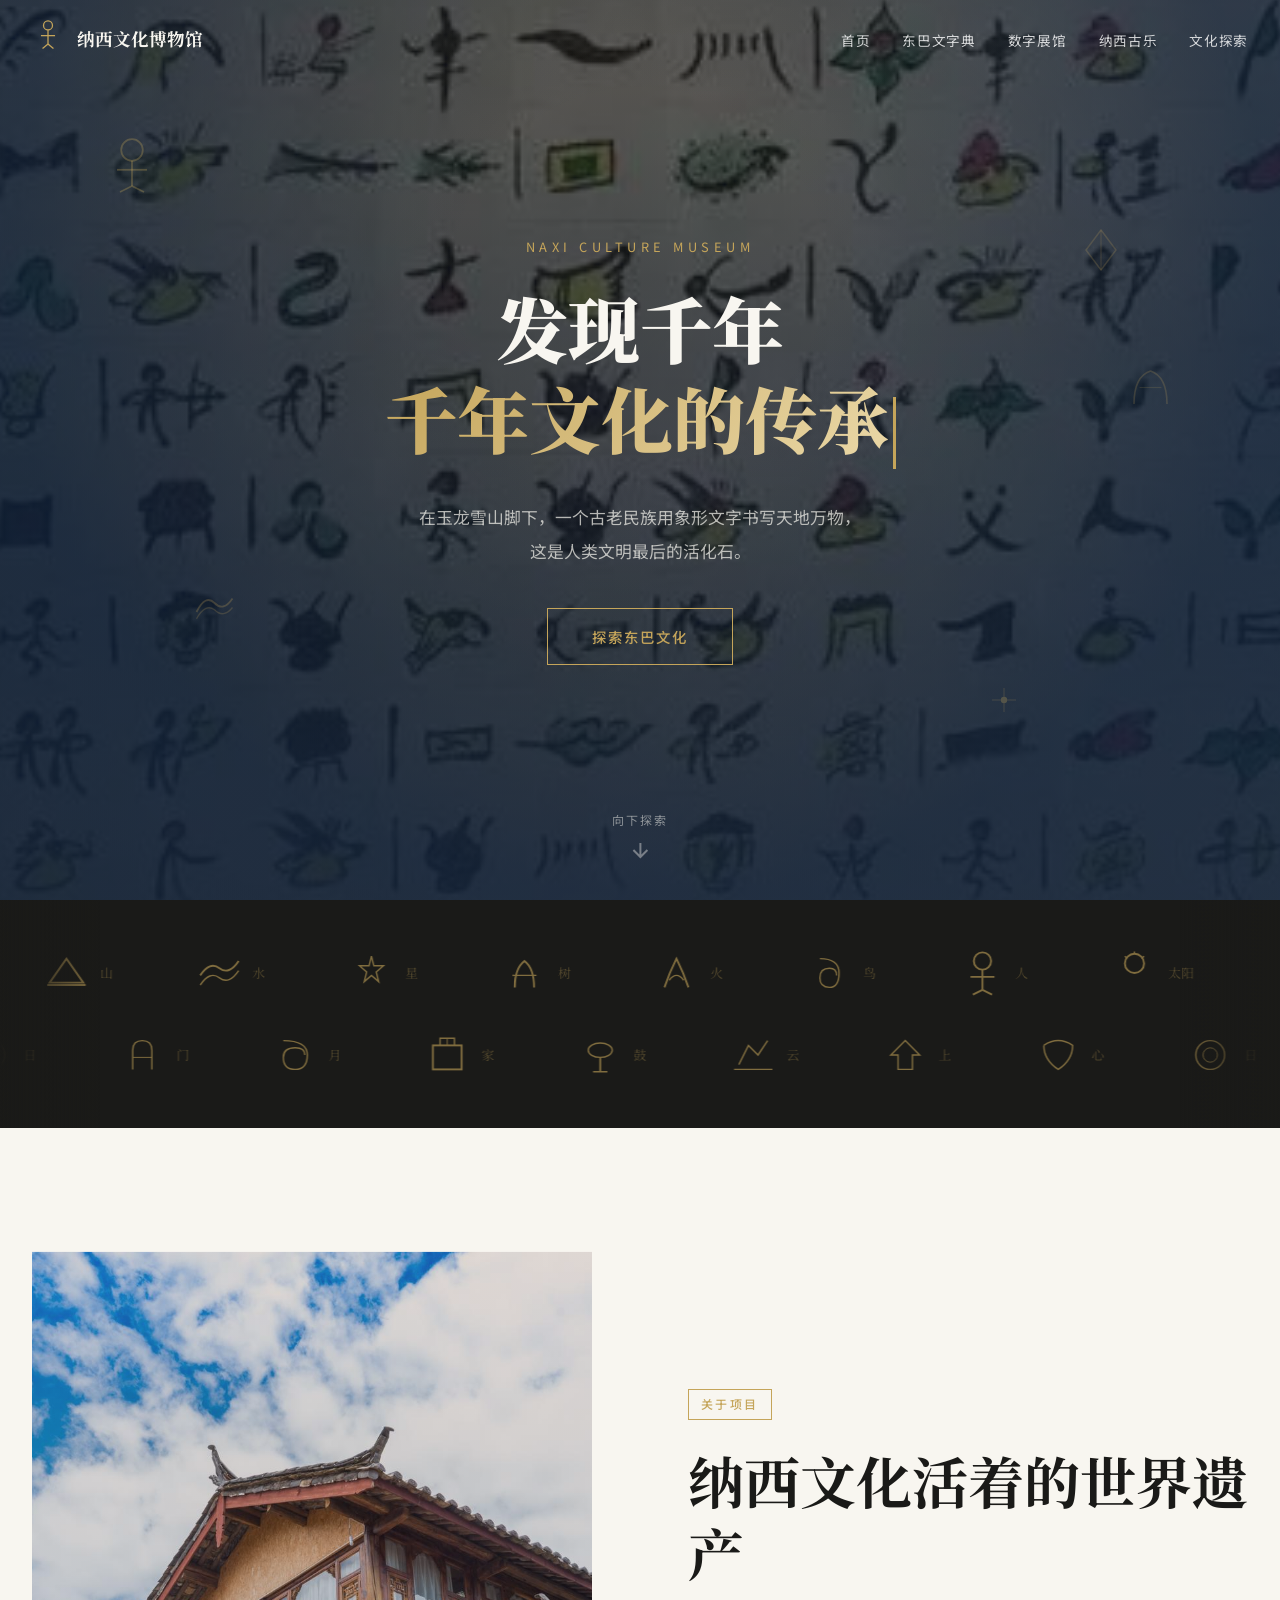
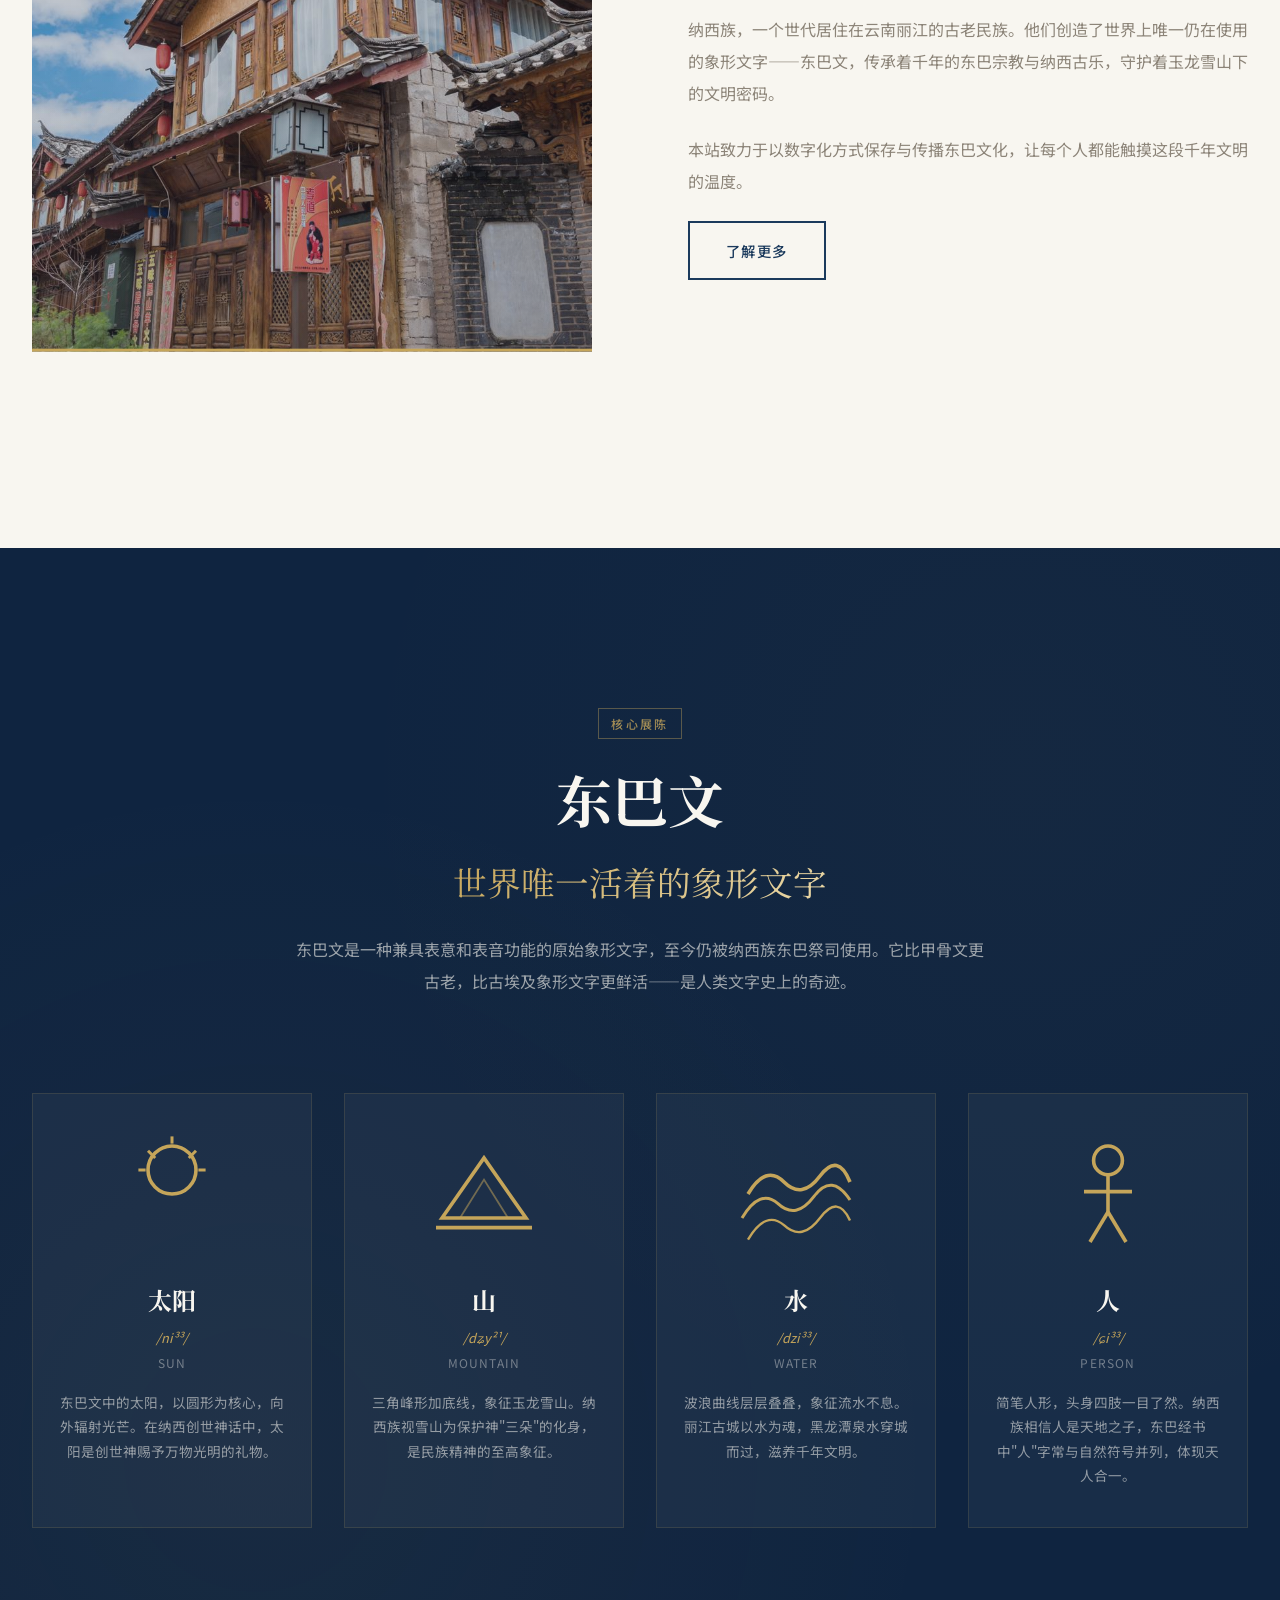
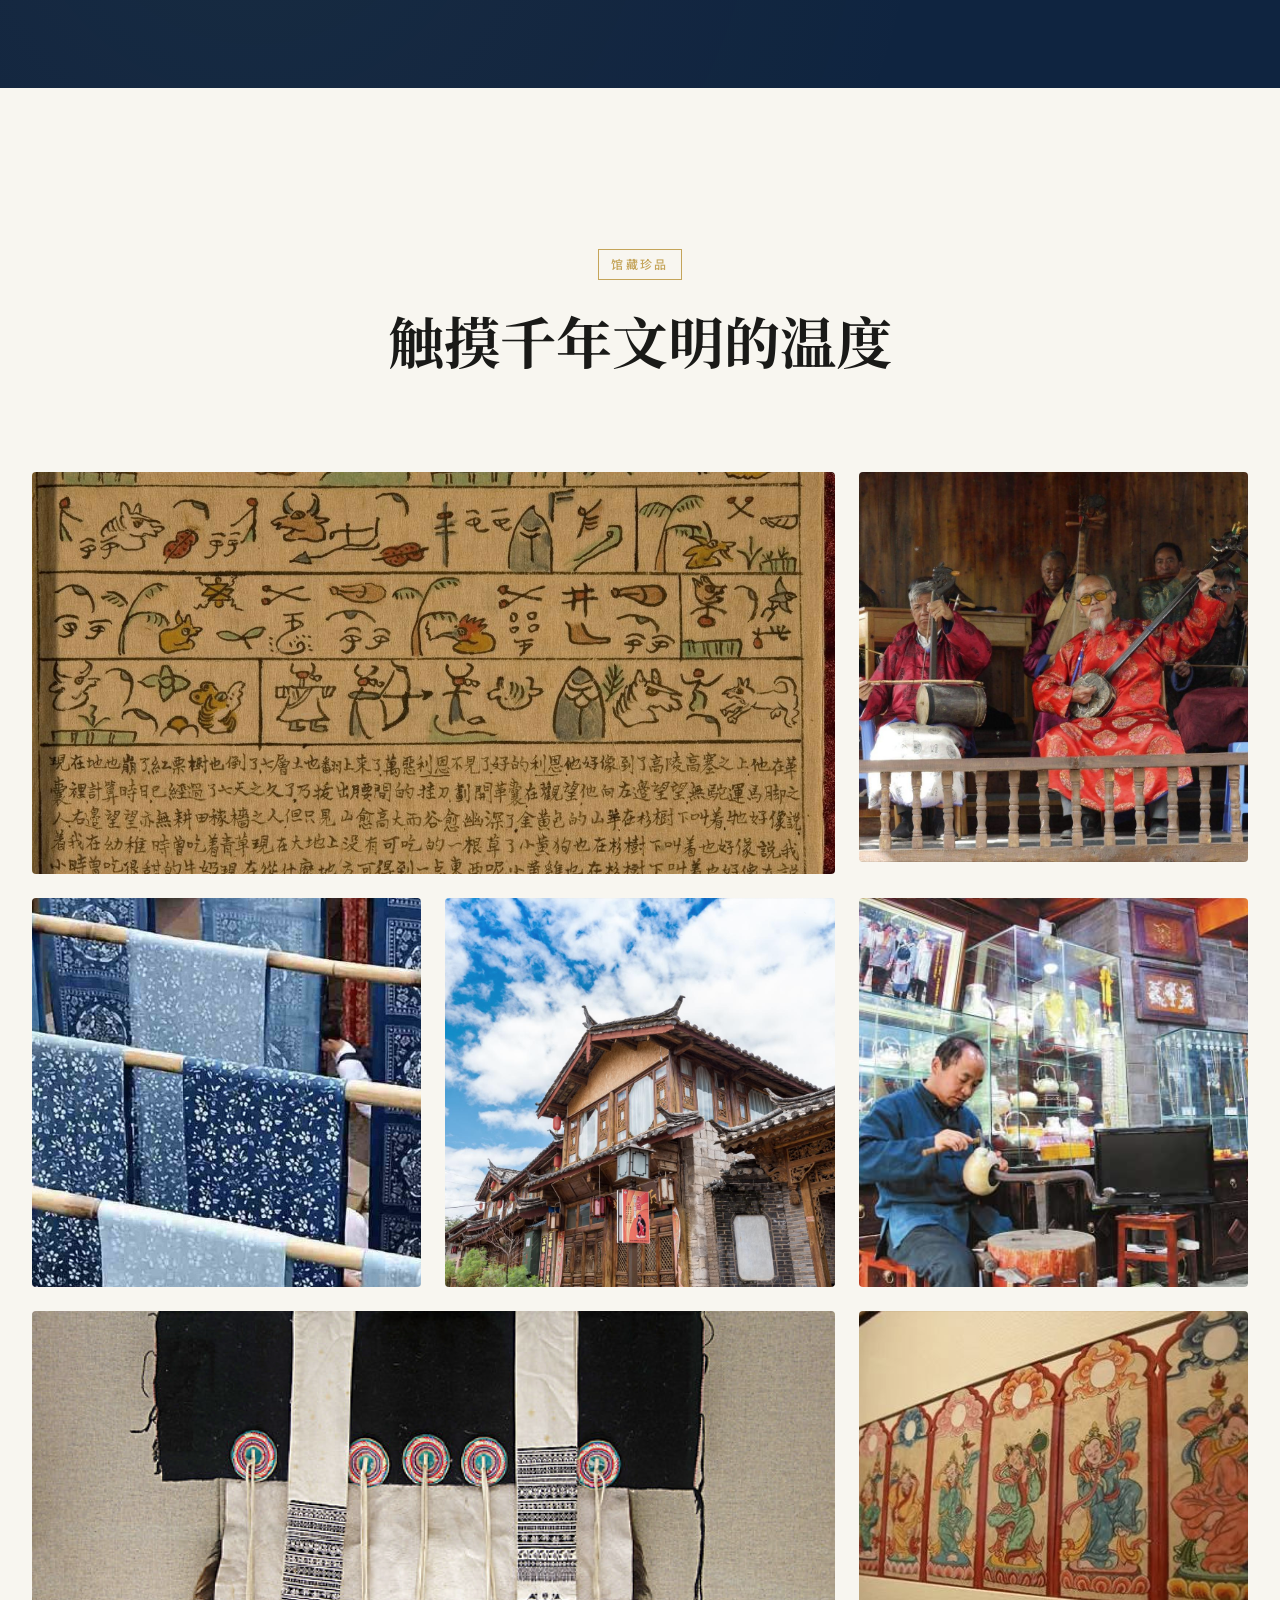
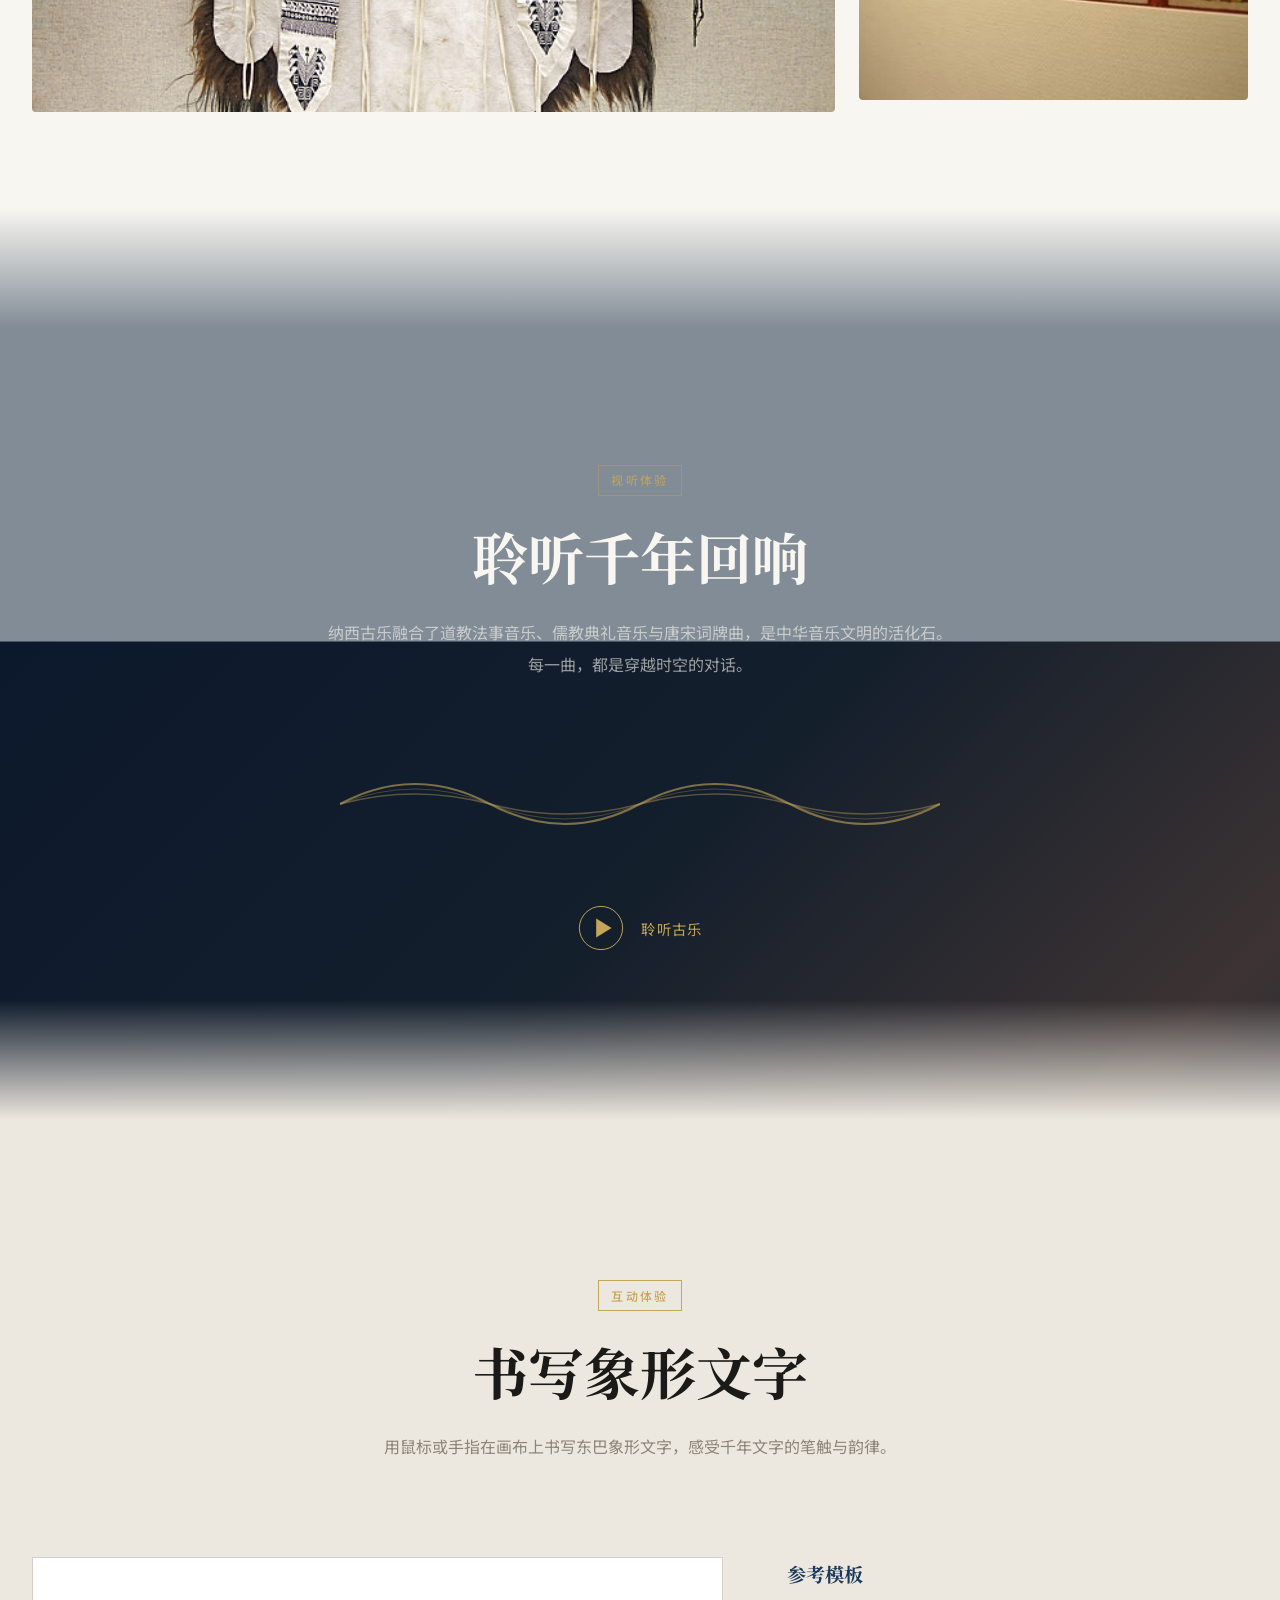
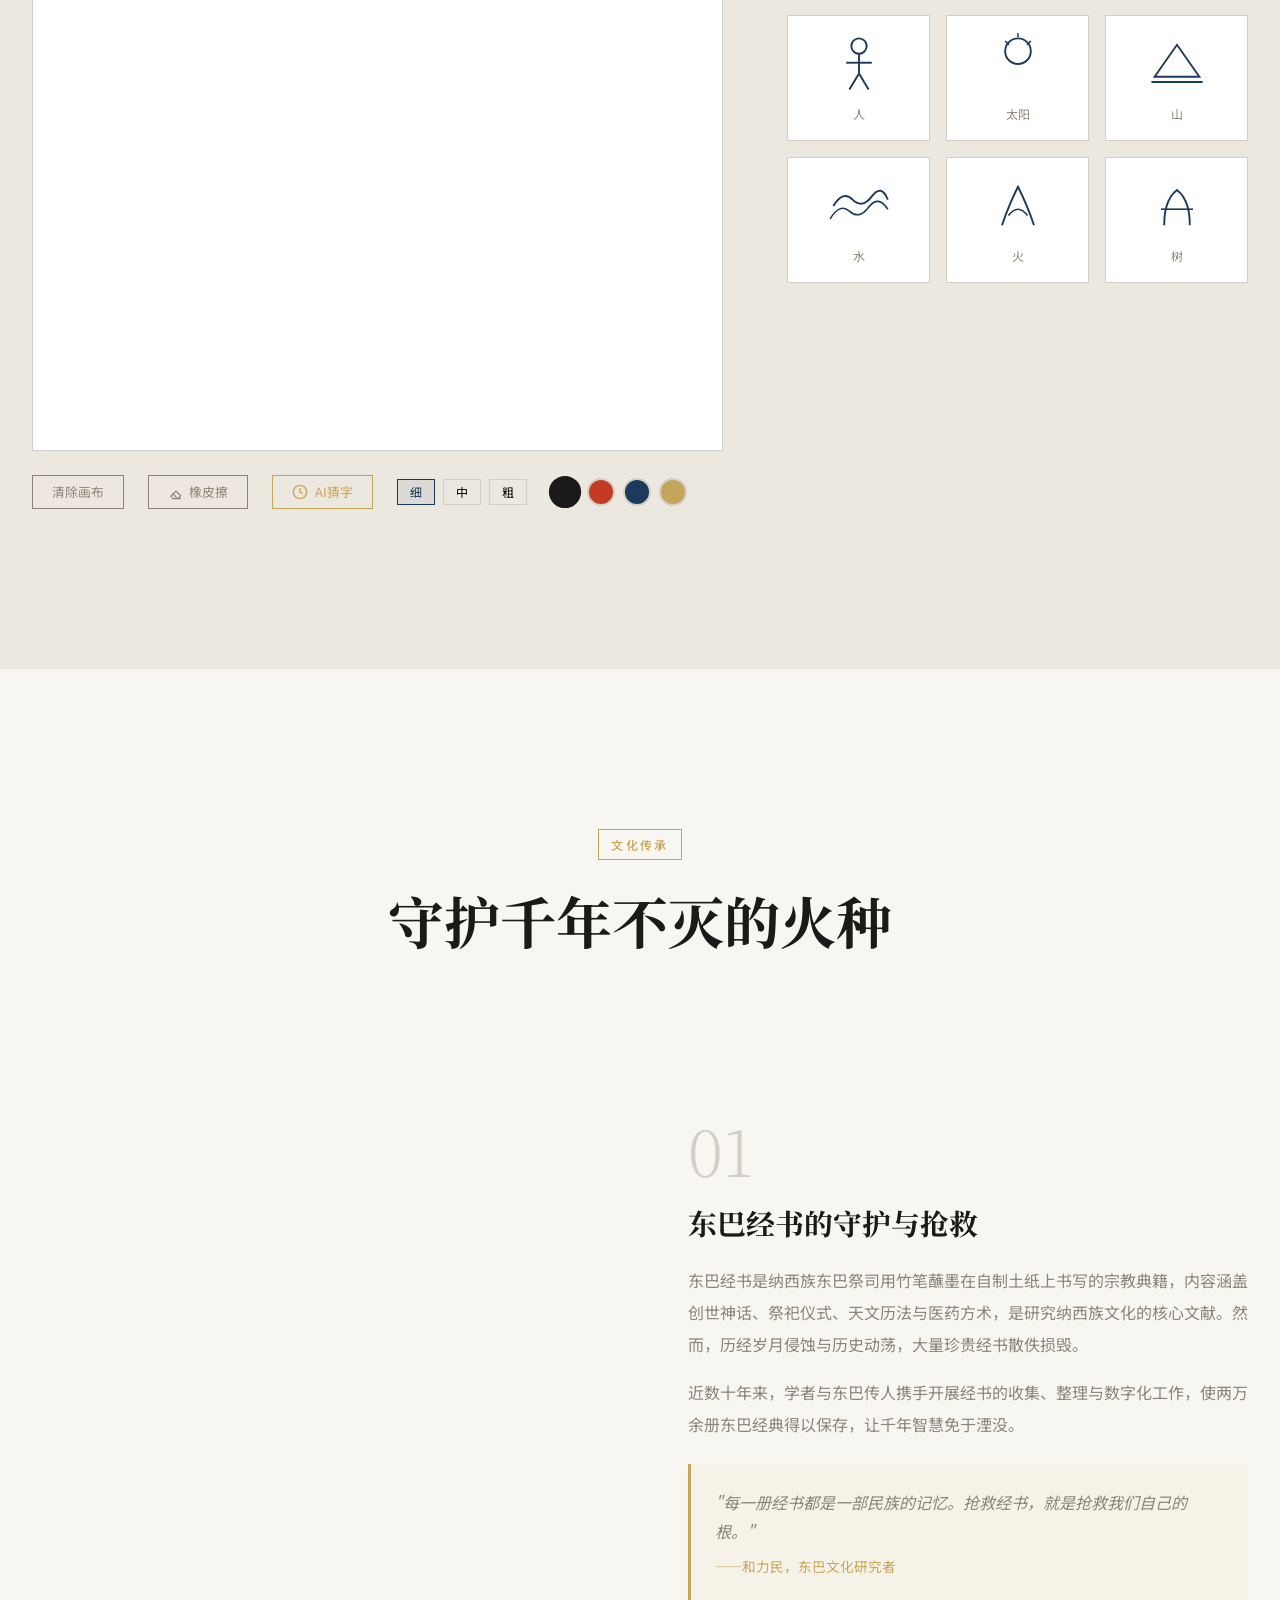
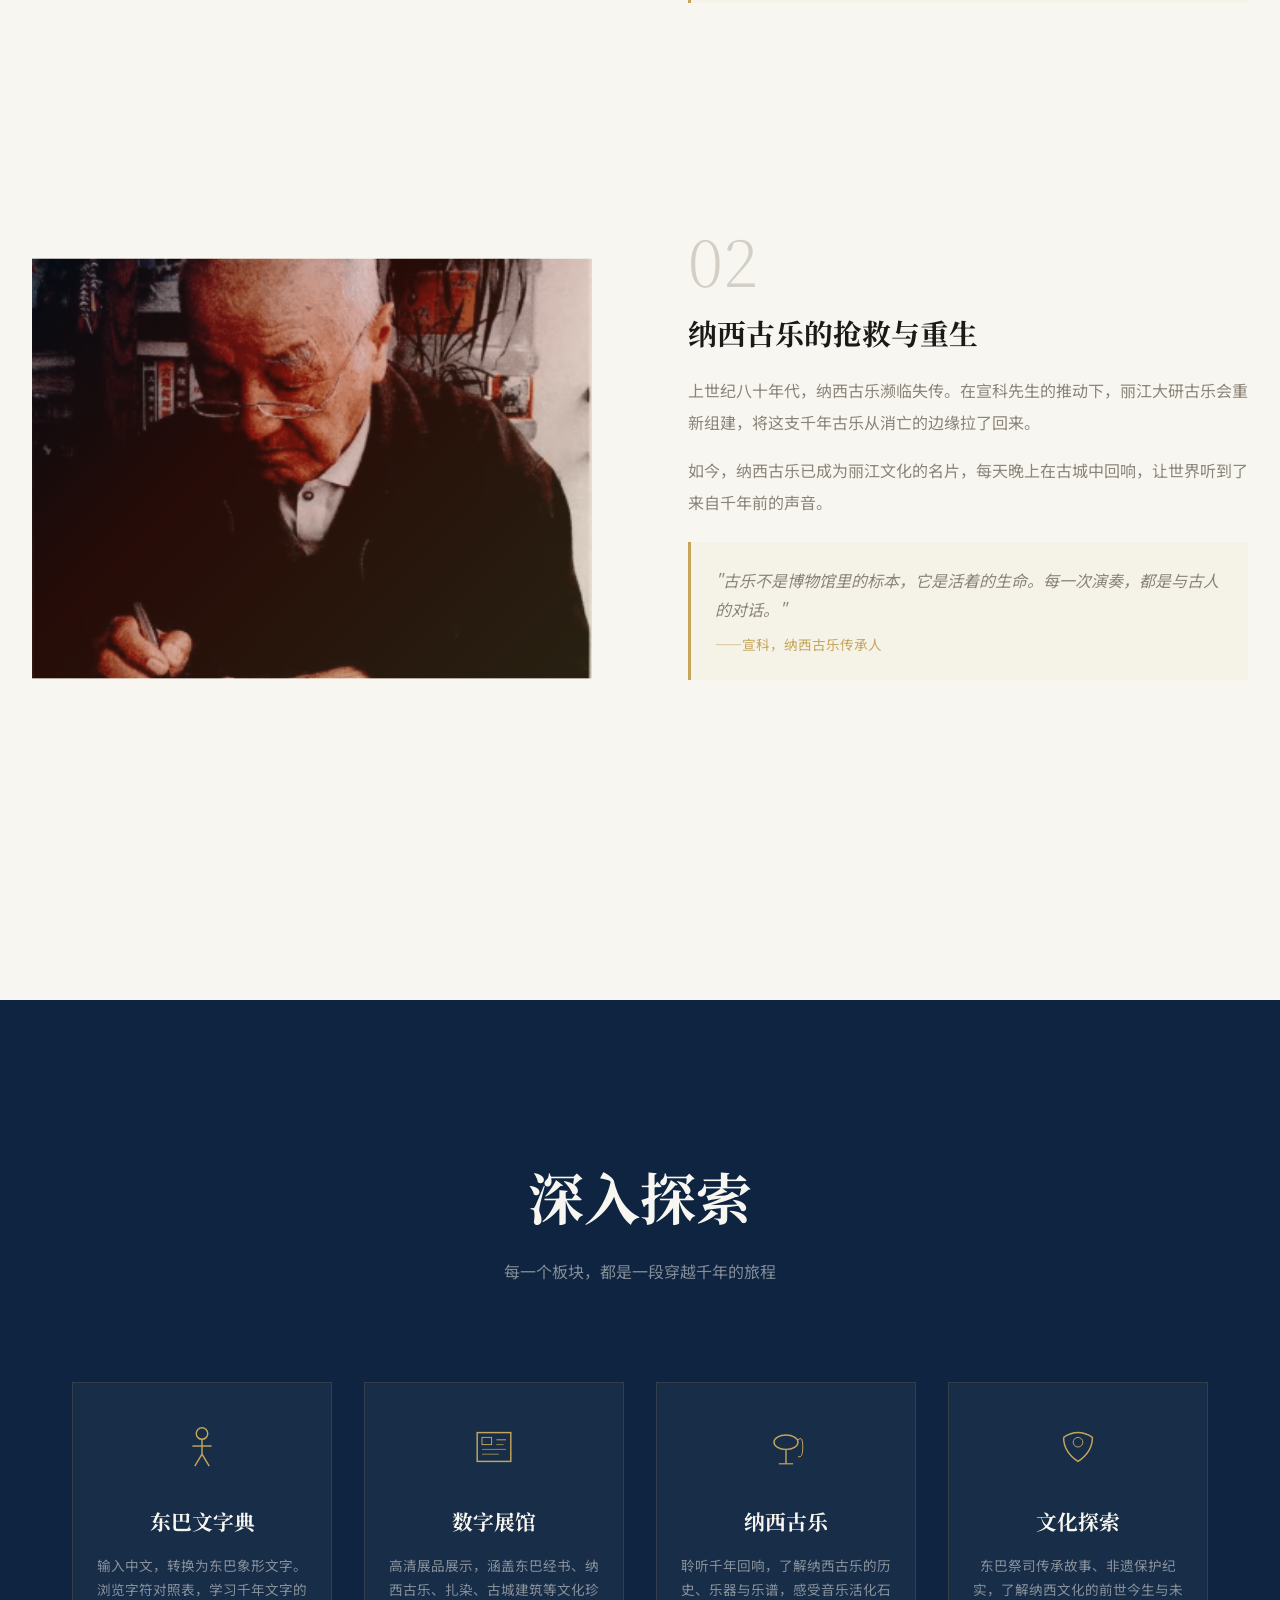
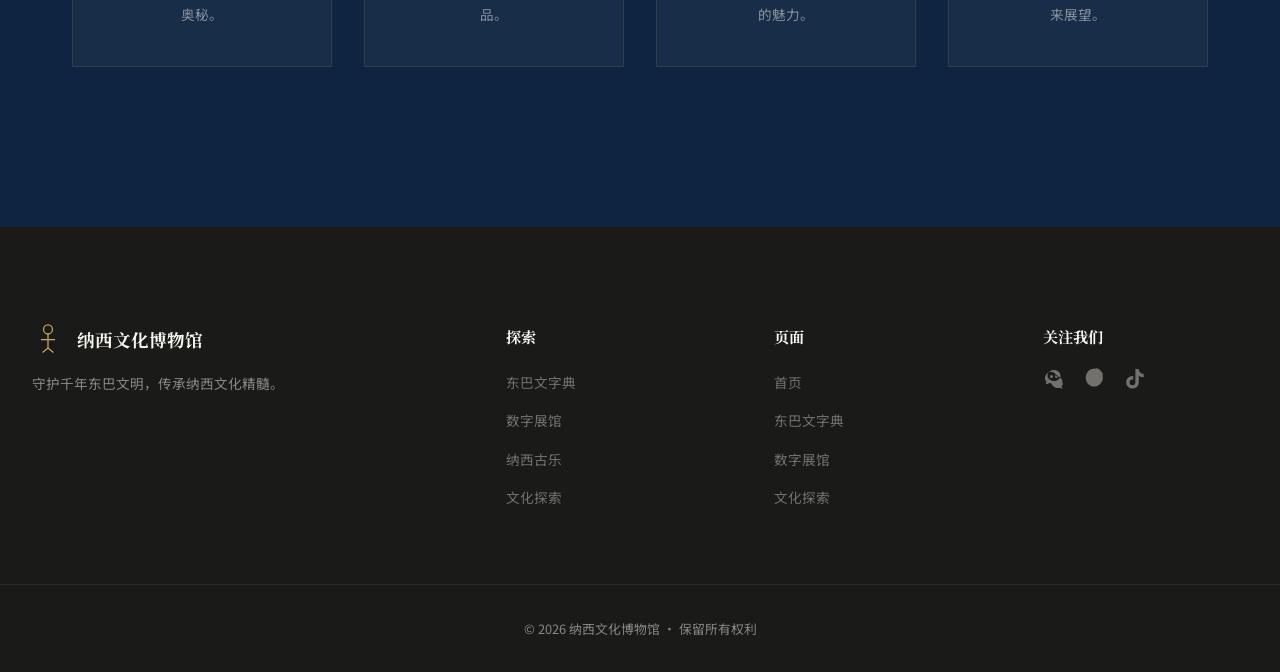
==== commit 7ebcac2d: "feat: 添加橡皮擦功能并优化画布绘制体验" ====
--- a/index.html
+++ b/index.html
@@ -391,6 +391,10 @@
           <canvas id="dongbaCanvas" width="700" height="500"></canvas>
           <div class="canvas-controls">
             <button class="canvas-btn" id="canvasClear">清除画布</button>
+            <button class="canvas-btn" id="canvasEraser">
+              <svg width="14" height="14" viewBox="0 0 24 24" fill="none" stroke="currentColor" stroke-width="2" style="vertical-align:middle;margin-right:3px;"><path d="M20 20H7L3 16l9-9 8 8-4 4z"/><line x1="6" y1="11" x2="13" y2="18"/></svg>
+              橡皮擦
+            </button>
             <button class="canvas-btn canvas-btn-ai" id="canvasRecognize">
               <svg width="16" height="16" viewBox="0 0 24 24" fill="none" stroke="currentColor" stroke-width="2" style="vertical-align:middle;margin-right:4px;"><path d="M12 2a10 10 0 1 0 10 10A10 10 0 0 0 12 2z"/><path d="M12 6v6l4 2"/></svg>
               AI猜字
--- a/css/style.css
+++ b/css/style.css
@@ -1027,6 +1027,11 @@
   border-color: var(--color-indigo);
   color: var(--color-indigo);
 }
+.canvas-btn.active {
+  border-color: var(--color-vermilion);
+  color: var(--color-vermilion);
+  background: rgba(194,59,34,0.08);
+}
 .canvas-btn-ai {
   border-color: var(--color-gold);
   color: var(--color-gold);
